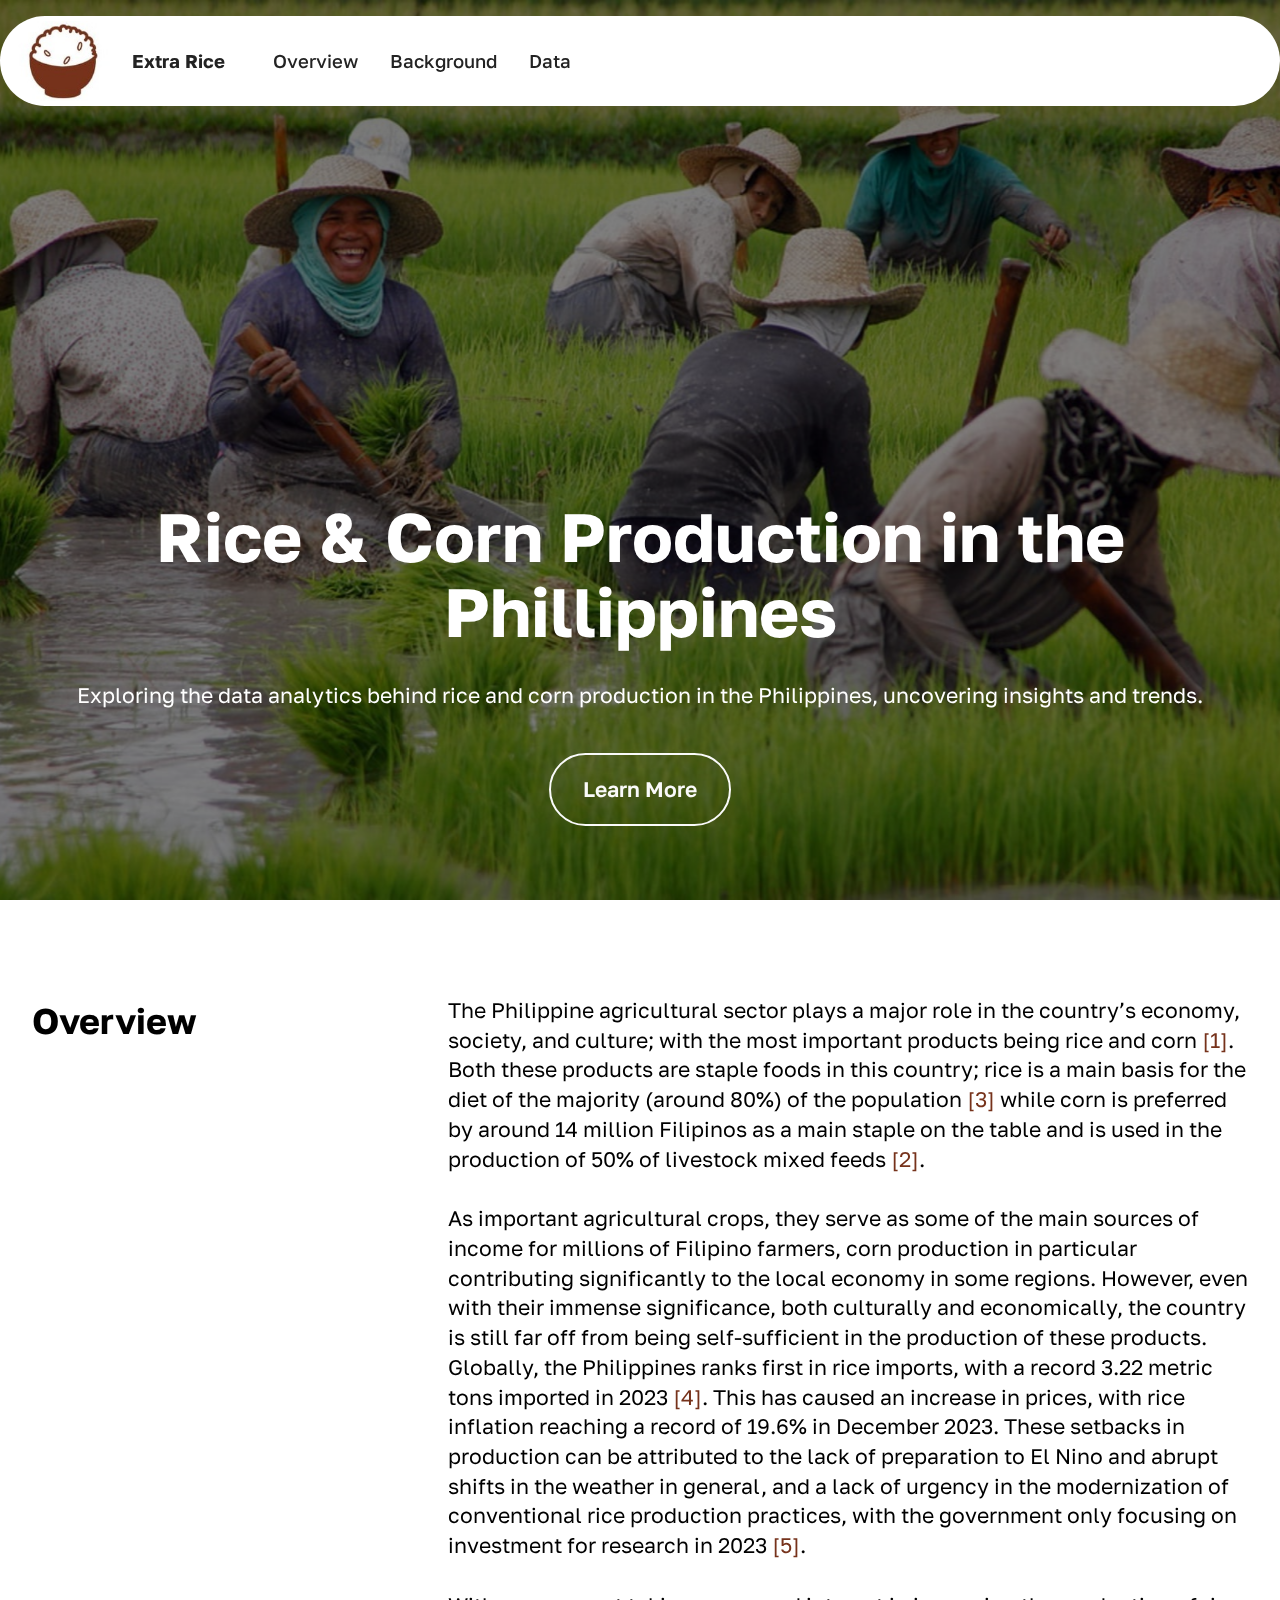
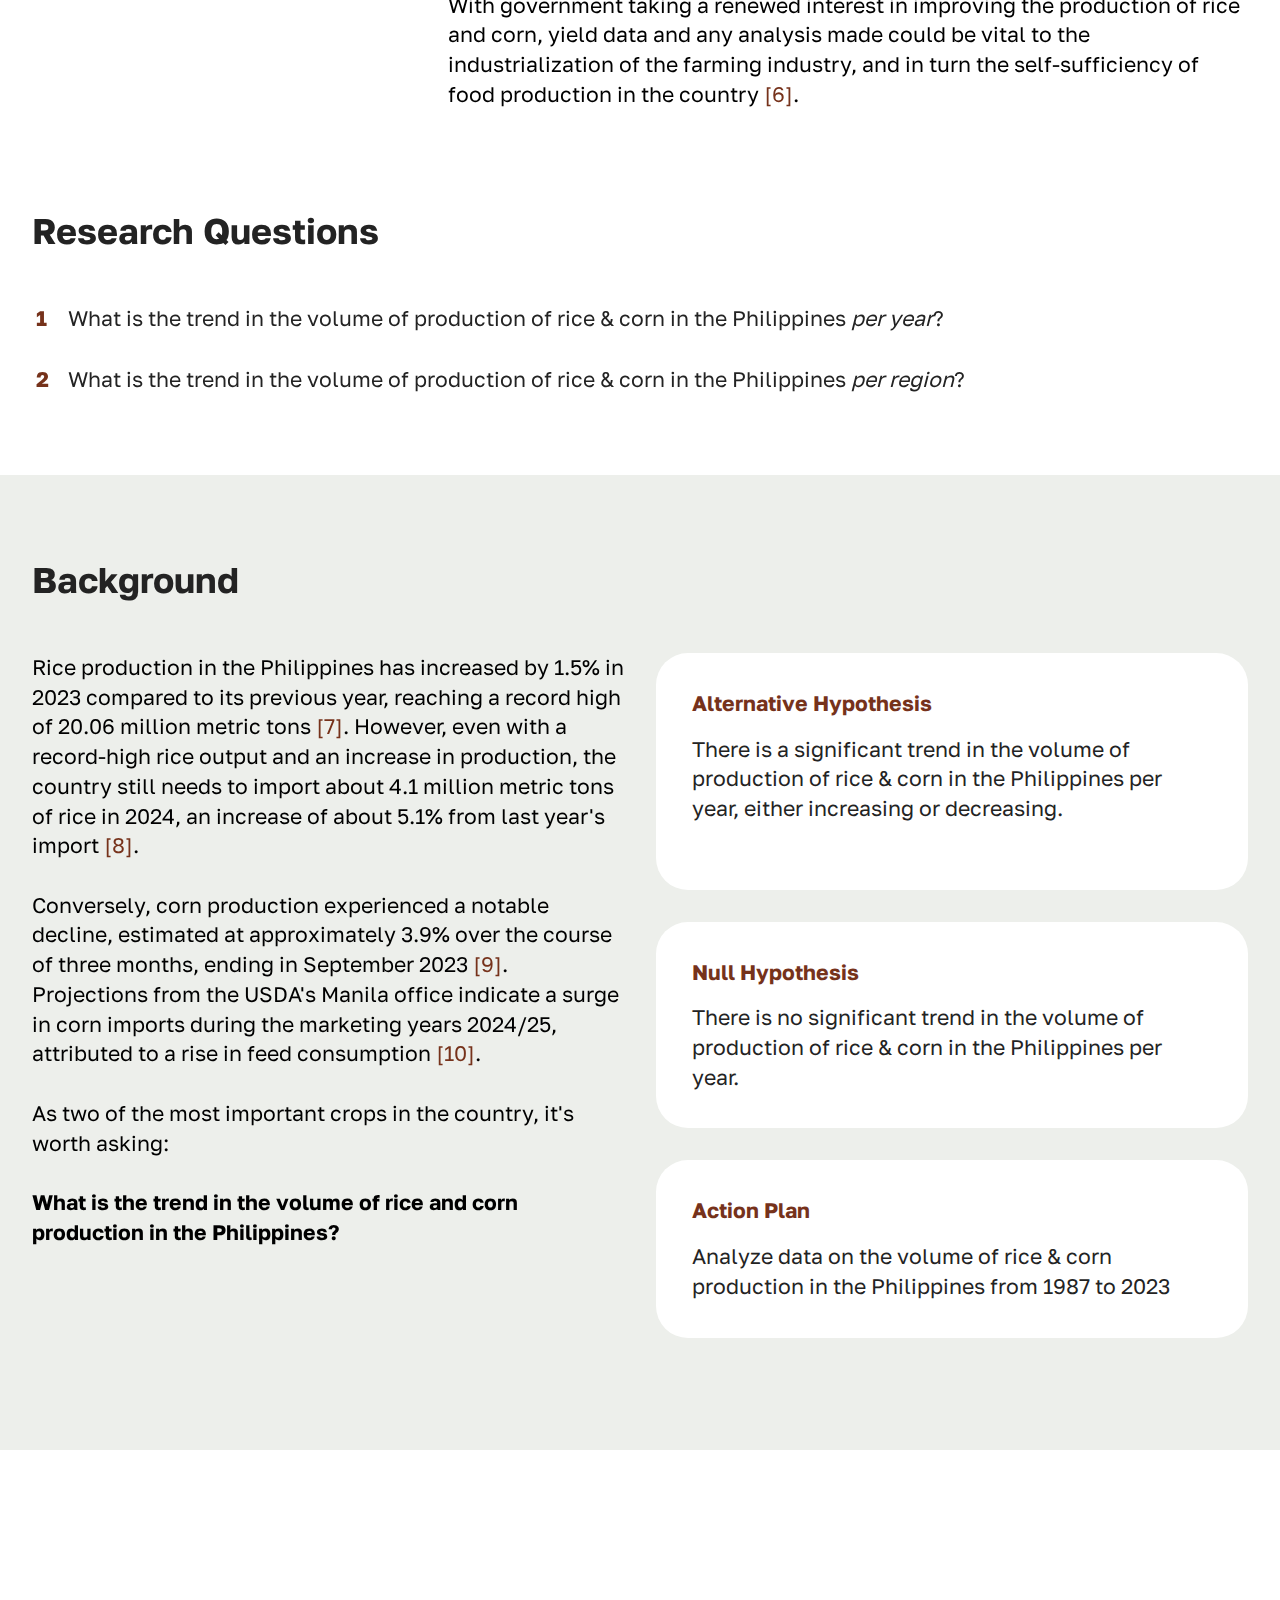
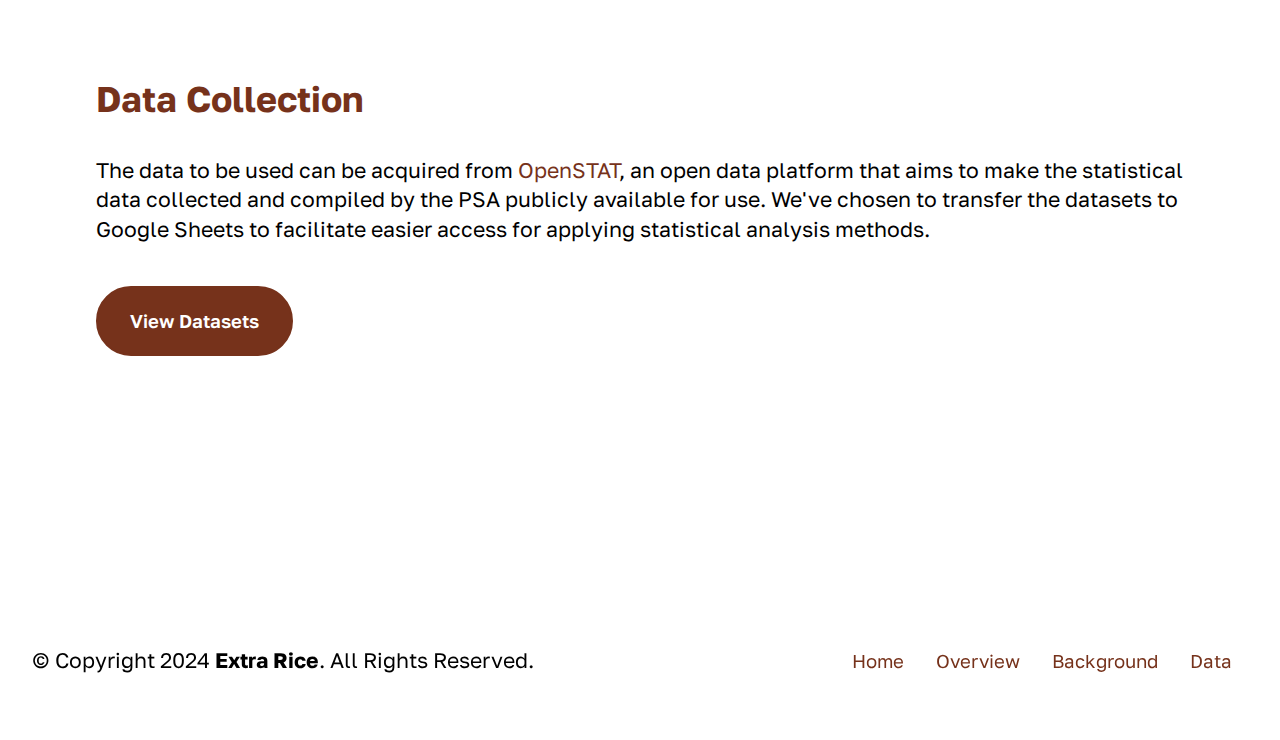
==== site/index.html @ 41dc233b "Initial commit" ====
<!DOCTYPE html>
<html  >
<head>
  <!-- Site made with Mobirise Website Builder v5.9.17, https://mobirise.com -->
  <meta charset="UTF-8">
  <meta http-equiv="X-UA-Compatible" content="IE=edge">
  <meta name="generator" content="Mobirise v5.9.17, mobirise.com">
  <meta name="viewport" content="width=device-width, initial-scale=1, minimum-scale=1">
  <link rel="shortcut icon" href="assets/images/output-onlinejpgtools-192x144.jpeg" type="image/x-icon">
  <meta name="description" content="Exploring the data analytics behind rice and corn production in the Philippines, uncovering insights and trends.">
  
  
  <title>Rice and Corn Production in the Philippines</title>
  <link rel="stylesheet" href="assets/web/assets/mobirise-icons2/mobirise2.css">
  <link rel="stylesheet" href="assets/bootstrap/css/bootstrap.min.css">
  <link rel="stylesheet" href="assets/bootstrap/css/bootstrap-grid.min.css">
  <link rel="stylesheet" href="assets/bootstrap/css/bootstrap-reboot.min.css">
  <link rel="stylesheet" href="assets/parallax/jarallax.css">
  <link rel="stylesheet" href="assets/dropdown/css/style.css">
  <link rel="stylesheet" href="assets/theme/css/style.css">
  <link rel="preload" href="https://fonts.googleapis.com/css2?family=Golos+Text:wght@400;700&display=swap&display=swap" as="style" onload="this.onload=null;this.rel='stylesheet'">
  <noscript><link rel="stylesheet" href="https://fonts.googleapis.com/css2?family=Golos+Text:wght@400;700&display=swap&display=swap"></noscript>
  <link rel="preload" as="style" href="assets/mobirise/css/mbr-additional.css?v=eWHJUC"><link rel="stylesheet" href="assets/mobirise/css/mbr-additional.css?v=eWHJUC" type="text/css">

  
  
  
</head>
<body>
  
  <section data-bs-version="5.1" class="menu menu2 cid-uabV7opSfF" once="menu" id="menu-5-uabV7opSfF">
	

	<nav class="navbar navbar-dropdown navbar-fixed-top navbar-expand-lg">
		<div class="container">
			<div class="navbar-brand">
				<span class="navbar-logo">
					<a href="https://mobiri.se">
						<img src="assets/images/output-onlinejpgtools-192x144.jpeg" alt="Mobirise Website Builder" style="height: 5rem;">
					</a>
				</span>
				<span class="navbar-caption-wrap"><a class="navbar-caption text-black text-primary display-4" href="index.html#hero-16-uabV7opFOh">Extra Rice</a></span>
			</div>
			<button class="navbar-toggler" type="button" data-toggle="collapse" data-bs-toggle="collapse" data-target="#navbarSupportedContent" data-bs-target="#navbarSupportedContent" aria-controls="navbarNavAltMarkup" aria-expanded="false" aria-label="Toggle navigation">
				<div class="hamburger">
					<span></span>
					<span></span>
					<span></span>
					<span></span>
				</div>
			</button>
			<div class="collapse navbar-collapse" id="navbarSupportedContent">
				<ul class="navbar-nav nav-dropdown nav-right" data-app-modern-menu="true"><li class="nav-item">
						<a class="nav-link link text-black text-primary display-4" href="index.html#article15-8">Overview</a>
					</li><li class="nav-item">
						<a class="nav-link link text-black text-primary display-4" href="index.html#features029-j" aria-expanded="false">Background</a>
					</li>
					<li class="nav-item">
						<a class="nav-link link text-black text-primary display-4" href="index.html#article13-h">Data</a>
					</li></ul>
				
				
			</div>
		</div>
	</nav>
</section>

<section data-bs-version="5.1" class="header18 cid-uabV7opFOh mbr-fullscreen mbr-parallax-background" id="hero-16-uabV7opFOh">
  

  <div class="mbr-overlay" style="opacity: 0.5; background-color: rgb(0, 0, 0);"></div>
  <div class="container-fluid">
    <div class="row">
      <div class="content-wrap col-12 col-md-12">
        <h1 class="mbr-section-title mbr-fonts-style mbr-white mb-4 display-1">
          <strong>Rice &amp; Corn Production in the Phillippines</strong></h1>
        
        <p class="mbr-fonts-style mbr-text mbr-white mb-4 display-7">Exploring the data analytics behind rice and corn production in the Philippines, uncovering insights and trends.</p>
        <div class="mbr-section-btn"><a class="btn btn-white-outline display-7" href="index.html#article12-5">Learn More</a></div>
      </div>
    </div>
  </div>
</section>

<section data-bs-version="5.1" class="article15 cid-uacfvKmbHj" id="article15-8">
    
    <div class="container">
        <div class="row justify-content-center">
            <div class="col-12 col-md">
                
                <h6 class="mbr-section-subtitle mbr-fonts-style mt-0 mb-4 display-5">
                  <strong>Overview</strong></h6>
            </div>
            <div class="col-md-12 col-lg-8">
              <p class="mbr-text mbr-fonts-style mt-0 mb-0 display-7">The Philippine agricultural sector plays a major role in the country’s economy, society, and culture; with the most important products being rice and corn <a href="https://agwaychemicals.com.ph/5-most-extensively-grown-crops-in-the-philippines/" class="text-primary" target="_blank">[1]</a>. Both these products are staple foods in this country; rice is a main basis for the diet of the majority (around 80%) of the population <a href="https://www.adb.org/sites/default/files/publication/157236/adbi-rp57.pdf" class="text-primary" target="_blank">[3]</a> while corn is preferred by around 14 million Filipinos as a main staple on the table and is used in the production of 50% of livestock mixed feeds <a href="https://www.philstar.com/headlines/2023/05/11/2265553/philsa-da-conduct-joint-research-corn-onion-using-satellite-data" class="text-primary" target="_blank">[2]</a>.  
<br>
<br>As important agricultural crops, they serve as some of the main sources of income for millions of Filipino farmers, corn production in particular contributing significantly to the local economy in some regions. However, even with their immense significance, both culturally and economically, the country is still far off from being self-sufficient in the production of these products. Globally, the Philippines ranks first in rice imports, with a record 3.22 metric tons imported in 2023 <a href="https://www.gmanetwork.com/news/money/economy/894907/philippines-to-remain-world-s-top-rice-importer-in-2024-usda/story/" class="text-primary">[4]</a>. This has caused an increase in prices, with rice inflation reaching a record of 19.6% in December 2023.  These setbacks in production can be attributed to the lack of preparation to El Nino and abrupt shifts in the weather in general, and a lack of urgency in the modernization of conventional rice production practices, with the government only focusing on investment for research in 2023 <a href="https://www.philstar.com/business/2023/11/05/2308929/enhancing-rice-farming-philippines" class="text-primary">[5]</a>.
<br>
<br>With government taking a renewed interest in improving the production of rice and corn, yield data and any analysis made could be vital to the industrialization of the farming industry, and in turn the self-sufficiency of food production in the country <a href="https://www.investopedia.com/terms/c/crop-yield.asp#:~:text=In%20a%20global%20economy%2C%20crop,livestock%20feed%2C%20and%20energy%20sources" class="text-primary" target="_blank">[6]</a>.</p>
            </div>
        </div>
    </div>
</section>

<section data-bs-version="5.1" class="article11 cid-uacrbLrpCP" id="article11-k">
    

    
    
    <div class="container">
        <div class="row justify-content-center">
            <div class="title col-md-12 col-lg-12">
                <h3 class="mbr-section-title mbr-fonts-style align-center mt-0 mb-0 display-5">
                <strong>Research Questions</strong></h3>
                
                
            </div>
        </div>
    </div>
</section>

<section data-bs-version="5.1" class="article17 cid-uachYMDPZC" id="article17-d">
  

  <div class="container">
    <div class="row justify-content-center">
      <div class="counter-container col-md-12 col-lg-12">
        
        <div class="mbr-text mbr-fonts-style display-7">
          <ol><li>What is the trend in the volume of production of rice &amp; corn in the Philippines <em>per year</em>?</li>
            <li>What is the trend in the volume of production of rice &amp; corn in the Philippines <em>per region</em>?</li>
          </ol>
          <ol>
          </ol>
        </div>
      </div>
    </div>
  </div>
</section>

<section data-bs-version="5.1" class="features029 cid-uacq20nex7" id="features029-j">
  
  
  
  <div class="container">
    <div class="row justify-content-center">
      <div class="col-md-12 content-head mb-5">
        <h1 class="mbr-section-title mbr-fonts-style mb-0 display-5">
          <strong>Background</strong></h1>
        
      </div>
    </div>
    <div class="row justify-content-center">
      <div class="col-md-12 col-lg-6">
        <p class="mbr-text mbr-fonts-style mt-0 display-7">Rice production in the Philippines has increased by 1.5% in 2023 compared to its previous year, reaching a record high of 20.06 million metric tons <a href="https://www.philstar.com/headlines/2024/01/31/2329778/da-palay-production-hit-2006-million-mt-2023" class="text-primary" target="_blank">[7]</a>. However, even with a record-high rice output and an increase in production, the country still needs to import about 4.1 million metric tons of rice in 2024, an increase of about 5.1% from last year's import <a href="https://business.inquirer.net/449449/ph-seen-to-import-more-rice-as-harvest-may-fall-short-this-year" class="text-primary" target="_blank">[8]</a>.   
<br>
<br>Conversely, corn production experienced a notable decline, estimated at approximately 3.9% over the course of three months, ending in September 2023 <a href="https://psa.gov.ph/content/updates-july-september-2023-palay-and-corn-estimates-01-september-2023" class="text-primary" target="_blank">[9]</a>. Projections from the USDA's Manila office indicate a surge in corn imports during the marketing years 2024/25, attributed to a rise in feed consumption <a href="https://ukragroconsult.com/en/news/the-philippines-will-import-more-corn-in-my-2024-25/" class="text-primary" target="_blank">[10]</a>.
<br>
<br>As two of the most important crops in the country, it's worth asking: <br><br><strong>What is the trend in the volume of rice and corn production in the Philippines?&nbsp;</strong><br></p>
      </div>
      <div class="col-12 col-lg-6">
        <div class="item features-without-image col-12 col-md-12 col-lg-12 active">
          <div class="item-wrapper">
            <div class="item-content">
              <h5 class="mbr-card-title mbr-fonts-style mt-0 mb-3 mbr-number display-7"><strong>Alternative Hypothesis</strong></h5>
              
              <p class="card-text mbr-fonts-style mt-0 mb-0 display-7">
                There is a significant trend in the volume of production of rice &amp; corn in the Philippines per year, either increasing or decreasing.<br><br>
              </p>
              
            </div>

          </div>
        </div>
        <div class="item features-without-image col-12 col-md-12 col-lg-12">
          <div class="item-wrapper">
            <div class="item-content">
              <h5 class="mbr-card-title mbr-fonts-style mt-0 mb-3 mbr-number display-7"><strong>Null Hypothesis</strong></h5>
              
              <p class="card-text mbr-fonts-style mt-0 mb-0 display-7">
                There is no significant trend in the volume of production of rice &amp; corn in the Philippines per year.
              </p>
              
            </div>

          </div>
        </div>
        <div class="item features-without-image col-12 col-md-12 col-lg-12">
          <div class="item-wrapper">
            <div class="item-content">
              <h5 class="mbr-card-title mbr-fonts-style mt-0 mb-3 mbr-number display-7">
                <strong>Action Plan</strong></h5>
              
              <p class="card-text mbr-fonts-style mt-0 mb-0 display-7">
                Analyze data on the volume of rice &amp; corn production in the Philippines from 1987 to 2023
              </p>
              
            </div>
          </div>
        </div>
      </div>
    </div>
  </div>
</section>

<section data-bs-version="5.1" class="article13 cid-uacn1WrPA2 mbr-parallax-background" id="article13-h">
    
    
    
    <div class="container">
        <div class="row justify-content-center">
            <div class="card col-md-12 col-lg-12">
                <div class="card-wrapper">
                    <div class="card-box align-left">
                        <h4 class="card-title mbr-fonts-style display-5"><strong>Data Collection</strong></h4>
                        <p class="mbr-text mbr-fonts-style mt-4 display-7">The data to be used can be acquired from <a href="https://openstat.psa.gov.ph/PXWeb/pxweb/en/DB/DB__2E__CS/0012E4EVCP0.px/?rxid=bdf9d8da-96f1-4100-ae09-18cb3eaeb313&fbclid=IwAR3ToRiukZA_MzUrk9tKbvwoqFvwRWPTx_M9AGlNgF6A5eSLZxY66wYnW5A" class="text-primary" target="_blank">OpenSTAT</a>, an open data platform that aims to make the statistical data collected and compiled by the PSA publicly available for use. We've chosen to transfer the datasets to Google Sheets to facilitate easier access for applying statistical analysis methods.</p>
                        <div class="mbr-section-btn mt-4"><a class="btn btn-primary display-4" href="https://docs.google.com/spreadsheets/d/19upmo2e9LvCij00nTgOgw17coAE-ueg69zoBt7HeO6k/edit?usp=sharing" target="_blank">View Datasets</a></div>
                    </div>
                </div>
            </div>
        </div>
    </div>
</section>

<section data-bs-version="5.1" class="footer2 cid-uac91nWOZ8" once="footers" id="footer02-0">
    

    
    

    <div class="container">
        <div class="row">
            <div class="col-12 col-lg-6 center mt-2 mb-3">
                <p class="mbr-fonts-style copyright mb-0 display-7">
                    © Copyright 2024 <strong>Extra Rice</strong>. All Rights Reserved.</p>
            </div>
            <div class="col-12 col-lg-6 center">
                <div class="row-links mt-2 mb-3">
                    <ul class="row-links-soc">
                        
                        
                        
                        
                    <li class="row-links-soc-item mbr-fonts-style display-4"><a href="index.html#hero-16-uabV7opFOh" class="text-primary">Home</a></li><li class="row-links-soc-item mbr-fonts-style display-4"><a href="index.html#article15-8" class="text-primary">Overview</a></li><li class="row-links-soc-item mbr-fonts-style display-4"><a href="index.html#features029-j" class="text-primary">Background</a></li><li class="row-links-soc-item mbr-fonts-style display-4"><a href="index.html#article13-h" class="text-primary">Data</a></li></ul>
                </div>
            </div>
        </div>
    </div>
</section>

<script src="assets/bootstrap/js/bootstrap.bundle.min.js"></script>
<script src="assets/parallax/jarallax.js"></script>
<script src="assets/smoothscroll/smooth-scroll.js"></script>
<script src="assets/ytplayer/index.js"></script>
<script src="assets/dropdown/js/navbar-dropdown.js"></script>
<script src="assets/theme/js/script.js"></script>  
  
</body>
</html>
---- site/assets/web/assets/mobirise-icons2/mobirise2.css ----
@font-face {
  font-family: 'Moririse2';
  font-display: swap;
  src:  url('mobirise2.eot?f2bix4');
  src:  url('mobirise2.eot?f2bix4#iefix') format('embedded-opentype'),
    url('mobirise2.ttf?f2bix4') format('truetype'),
    url('mobirise2.woff?f2bix4') format('woff'),
    url('mobirise2.svg?f2bix4#mobirise2') format('svg');
  font-weight: normal;
  font-style: normal;
}

[class^="mobi-"], [class*=" mobi-"] {
  /* use !important to prevent issues with browser extensions that change fonts */
  font-family: 'Moririse2' !important;
  speak: none;
  font-style: normal;
  font-weight: normal;
  font-variant: normal;
  text-transform: none;
  line-height: 1;

  /* Better Font Rendering =========== */
  -webkit-font-smoothing: antialiased;
  -moz-osx-font-smoothing: grayscale;
}

.mobi-mbri-add-submenu:before {
  content: "\e900";
}
.mobi-mbri-alert:before {
  content: "\e901";
}
.mobi-mbri-align-center:before {
  content: "\e902";
}
.mobi-mbri-align-justify:before {
  content: "\e903";
}
.mobi-mbri-align-left:before {
  content: "\e904";
}
.mobi-mbri-align-right:before {
  content: "\e905";
}
.mobi-mbri-android:before {
  content: "\e906";
}
.mobi-mbri-apple:before {
  content: "\e907";
}
.mobi-mbri-arrow-down:before {
  content: "\e908";
}
.mobi-mbri-arrow-next:before {
  content: "\e909";
}
.mobi-mbri-arrow-prev:before {
  content: "\e90a";
}
.mobi-mbri-arrow-up:before {
  content: "\e90b";
}
.mobi-mbri-bold:before {
  content: "\e90c";
}
.mobi-mbri-bookmark:before {
  content: "\e90d";
}
.mobi-mbri-bootstrap:before {
  content: "\e90e";
}
.mobi-mbri-briefcase:before {
  content: "\e90f";
}
.mobi-mbri-browse:before {
  content: "\e910";
}
.mobi-mbri-bulleted-list:before {
  content: "\e911";
}
.mobi-mbri-calendar:before {
  content: "\e912";
}
.mobi-mbri-camera:before {
  content: "\e913";
}
.mobi-mbri-cart-add:before {
  content: "\e914";
}
.mobi-mbri-cart-full:before {
  content: "\e915";
}
.mobi-mbri-cash:before {
  content: "\e916";
}
.mobi-mbri-change-style:before {
  content: "\e917";
}
.mobi-mbri-chat:before {
  content: "\e918";
}
.mobi-mbri-clock:before {
  content: "\e919";
}
.mobi-mbri-close:before {
  content: "\e91a";
}
.mobi-mbri-cloud:before {
  content: "\e91b";
}
.mobi-mbri-code:before {
  content: "\e91c";
}
.mobi-mbri-contact-form:before {
  content: "\e91d";
}
.mobi-mbri-credit-card:before {
  content: "\e91e";
}
.mobi-mbri-cursor-click:before {
  content: "\e91f";
}
.mobi-mbri-cust-feedback:before {
  content: "\e920";
}
.mobi-mbri-database:before {
  content: "\e921";
}
.mobi-mbri-delivery:before {
  content: "\e922";
}
.mobi-mbri-desktop:before {
  content: "\e923";
}
.mobi-mbri-devices:before {
  content: "\e924";
}
.mobi-mbri-down:before {
  content: "\e925";
}
.mobi-mbri-download-2:before {
  content: "\e926";
}
.mobi-mbri-download:before {
  content: "\e927";
}
.mobi-mbri-drag-n-drop-2:before {
  content: "\e928";
}
.mobi-mbri-drag-n-drop:before {
  content: "\e929";
}
.mobi-mbri-edit-2:before {
  content: "\e92a";
}
.mobi-mbri-edit:before {
  content: "\e92b";
}
.mobi-mbri-error:before {
  content: "\e92c";
}
.mobi-mbri-extension:before {
  content: "\e92d";
}
.mobi-mbri-features:before {
  content: "\e92e";
}
.mobi-mbri-file:before {
  content: "\e92f";
}
.mobi-mbri-flag:before {
  content: "\e930";
}
.mobi-mbri-folder:before {
  content: "\e931";
}
.mobi-mbri-gift:before {
  content: "\e932";
}
.mobi-mbri-github:before {
  content: "\e933";
}
.mobi-mbri-globe-2:before {
  content: "\e934";
}
.mobi-mbri-globe:before {
  content: "\e935";
}
.mobi-mbri-growing-chart:before {
  content: "\e936";
}
.mobi-mbri-hearth:before {
  content: "\e937";
}
.mobi-mbri-help:before {
  content: "\e938";
}
.mobi-mbri-home:before {
  content: "\e939";
}
.mobi-mbri-hot-cup:before {
  content: "\e93a";
}
.mobi-mbri-idea:before {
  content: "\e93b";
}
.mobi-mbri-image-gallery:before {
  content: "\e93c";
}
.mobi-mbri-image-slider:before {
  content: "\e93d";
}
.mobi-mbri-info:before {
  content: "\e93e";
}
.mobi-mbri-italic:before {
  content: "\e93f";
}
.mobi-mbri-key:before {
  content: "\e940";
}
.mobi-mbri-laptop:before {
  content: "\e941";
}
.mobi-mbri-layers:before {
  content: "\e942";
}
.mobi-mbri-left-right:before {
  content: "\e943";
}
.mobi-mbri-left:before {
  content: "\e944";
}
.mobi-mbri-letter:before {
  content: "\e945";
}
.mobi-mbri-like:before {
  content: "\e946";
}
.mobi-mbri-link:before {
  content: "\e947";
}
.mobi-mbri-lock:before {
  content: "\e948";
}
.mobi-mbri-login:before {
  content: "\e949";
}
.mobi-mbri-logout:before {
  content: "\e94a";
}
.mobi-mbri-magic-stick:before {
  content: "\e94b";
}
.mobi-mbri-map-pin:before {
  content: "\e94c";
}
.mobi-mbri-menu:before {
  content: "\e94d";
}
.mobi-mbri-mobile-2:before {
  content: "\e94e";
}
.mobi-mbri-mobile-horizontal:before {
  content: "\e94f";
}
.mobi-mbri-mobile:before {
  content: "\e950";
}
.mobi-mbri-mobirise:before {
  content: "\e951";
}
.mobi-mbri-more-horizontal:before {
  content: "\e952";
}
.mobi-mbri-more-vertical:before {
  content: "\e953";
}
.mobi-mbri-music:before {
  content: "\e954";
}
.mobi-mbri-new-file:before {
  content: "\e955";
}
.mobi-mbri-numbered-list:before {
  content: "\e956";
}
.mobi-mbri-opened-folder:before {
  content: "\e957";
}
.mobi-mbri-pages:before {
  content: "\e958";
}
.mobi-mbri-paper-plane:before {
  content: "\e959";
}
.mobi-mbri-paperclip:before {
  content: "\e95a";
}
.mobi-mbri-phone:before {
  content: "\e95b";
}
.mobi-mbri-photo:before {
  content: "\e95c";
}
.mobi-mbri-photos:before {
  content: "\e95d";
}
.mobi-mbri-pin:before {
  content: "\e95e";
}
.mobi-mbri-play:before {
  content: "\e95f";
}
.mobi-mbri-plus:before {
  content: "\e960";
}
.mobi-mbri-preview:before {
  content: "\e961";
}
.mobi-mbri-print:before {
  content: "\e962";
}
.mobi-mbri-protect:before {
  content: "\e963";
}
.mobi-mbri-question:before {
  content: "\e964";
}
.mobi-mbri-quote-left:before {
  content: "\e965";
}
.mobi-mbri-quote-right:before {
  content: "\e966";
}
.mobi-mbri-redo:before {
  content: "\e967";
}
.mobi-mbri-refresh:before {
  content: "\e968";
}
.mobi-mbri-responsive-2:before {
  content: "\e969";
}
.mobi-mbri-responsive:before {
  content: "\e96a";
}
.mobi-mbri-right:before {
  content: "\e96b";
}
.mobi-mbri-rocket:before {
  content: "\e96c";
}
.mobi-mbri-sad-face:before {
  content: "\e96d";
}
.mobi-mbri-sale:before {
  content: "\e96e";
}
.mobi-mbri-save:before {
  content: "\e96f";
}
.mobi-mbri-search:before {
  content: "\e970";
}
.mobi-mbri-setting-2:before {
  content: "\e971";
}
.mobi-mbri-setting-3:before {
  content: "\e972";
}
.mobi-mbri-setting:before {
  content: "\e973";
}
.mobi-mbri-share:before {
  content: "\e974";
}
.mobi-mbri-shopping-bag:before {
  content: "\e975";
}
.mobi-mbri-shopping-basket:before {
  content: "\e976";
}
.mobi-mbri-shopping-cart:before {
  content: "\e977";
}
.mobi-mbri-sites:before {
  content: "\e978";
}
.mobi-mbri-smile-face:before {
  content: "\e979";
}
.mobi-mbri-speed:before {
  content: "\e97a";
}
.mobi-mbri-star:before {
  content: "\e97b";
}
.mobi-mbri-success:before {
  content: "\e97c";
}
.mobi-mbri-sun:before {
  content: "\e97d";
}
.mobi-mbri-sun2:before {
  content: "\e97e";
}
.mobi-mbri-tablet-vertical:before {
  content: "\e97f";
}
.mobi-mbri-tablet:before {
  content: "\e980";
}
.mobi-mbri-target:before {
  content: "\e981";
}
.mobi-mbri-timer:before {
  content: "\e982";
}
.mobi-mbri-to-ftp:before {
  content: "\e983";
}
.mobi-mbri-to-local-drive:before {
  content: "\e984";
}
.mobi-mbri-touch-swipe:before {
  content: "\e985";
}
.mobi-mbri-touch:before {
  content: "\e986";
}
.mobi-mbri-trash:before {
  content: "\e987";
}
.mobi-mbri-underline:before {
  content: "\e988";
}
.mobi-mbri-undo:before {
  content: "\e989";
}
.mobi-mbri-unlink:before {
  content: "\e98a";
}
.mobi-mbri-unlock:before {
  content: "\e98b";
}
.mobi-mbri-up-down:before {
  content: "\e98c";
}
.mobi-mbri-up:before {
  content: "\e98d";
}
.mobi-mbri-update:before {
  content: "\e98e";
}
.mobi-mbri-upload-2:before {
  content: "\e98f";
}
.mobi-mbri-upload:before {
  content: "\e990";
}
.mobi-mbri-user-2:before {
  content: "\e991";
}
.mobi-mbri-user:before {
  content: "\e992";
}
.mobi-mbri-users:before {
  content: "\e993";
}
.mobi-mbri-video-play:before {
  content: "\e994";
}
.mobi-mbri-video:before {
  content: "\e995";
}
.mobi-mbri-watch:before {
  content: "\e996";
}
.mobi-mbri-website-theme-2:before {
  content: "\e997";
}
.mobi-mbri-website-theme:before {
  content: "\e998";
}
.mobi-mbri-wifi:before {
  content: "\e999";
}
.mobi-mbri-windows:before {
  content: "\e99a";
}
.mobi-mbri-zoom-in:before {
  content: "\e99b";
}
.mobi-mbri-zoom-out:before {
  content: "\e99c";
}
---- site/assets/parallax/jarallax.css ----
.jarallax {
    position: relative;
    z-index: 0;
}
.jarallax > .jarallax-img {
    position: absolute;
    object-fit: cover;
    /* support for plugin https://github.com/bfred-it/object-fit-images */
    font-family: 'object-fit: cover;';
    top: 0;
    left: 0;
    width: 100%;
    height: 100%;
    z-index: -1;
}
---- site/assets/dropdown/css/style.css ----
.navbar-dropdown {
  left: 0;
  padding: 0;
  position: absolute;
  right: 0;
  top: 0;
  transition: all 0.45s ease;
  z-index: 1030;
  background: #282828; }
  .navbar-dropdown .navbar-logo {
    margin-right: 0.8rem;
    transition: margin 0.3s ease-in-out;
    vertical-align: middle; }
    .navbar-dropdown .navbar-logo img {
      height: 3.125rem;
      transition: all 0.3s ease-in-out; }
    .navbar-dropdown .navbar-logo.mbr-iconfont {
      font-size: 3.125rem;
      line-height: 3.125rem; }
  .navbar-dropdown .navbar-caption {
    font-weight: 700;
    white-space: normal;
    vertical-align: -4px;
    line-height: 3.125rem !important; }
    .navbar-dropdown .navbar-caption, .navbar-dropdown .navbar-caption:hover {
      color: inherit;
      text-decoration: none; }
  .navbar-dropdown .mbr-iconfont + .navbar-caption {
    vertical-align: -1px; }
  .navbar-dropdown.navbar-fixed-top {
    position: fixed; }
  .navbar-dropdown .navbar-brand span {
    vertical-align: -4px; }
  .navbar-dropdown.bg-color.transparent {
    background: none; }
  .navbar-dropdown.navbar-short .navbar-brand {
    padding: 0.625rem 0; }
    .navbar-dropdown.navbar-short .navbar-brand span {
      vertical-align: -1px; }
  .navbar-dropdown.navbar-short .navbar-caption {
    line-height: 2.375rem !important;
    vertical-align: -2px; }
  .navbar-dropdown.navbar-short .navbar-logo {
    margin-right: 0.5rem; }
    .navbar-dropdown.navbar-short .navbar-logo img {
      height: 2.375rem; }
    .navbar-dropdown.navbar-short .navbar-logo.mbr-iconfont {
      font-size: 2.375rem;
      line-height: 2.375rem; }
  .navbar-dropdown.navbar-short .mbr-table-cell {
    height: 3.625rem; }
  .navbar-dropdown .navbar-close {
    left: 0.6875rem;
    position: fixed;
    top: 0.75rem;
    z-index: 1000; }
  .navbar-dropdown .hamburger-icon {
    content: "";
    display: inline-block;
    vertical-align: middle;
    width: 16px;
    -webkit-box-shadow: 0 -6px 0 1px #282828,0 0 0 1px #282828,0 6px 0 1px #282828;
    -moz-box-shadow: 0 -6px 0 1px #282828,0 0 0 1px #282828,0 6px 0 1px #282828;
    box-shadow: 0 -6px 0 1px #282828,0 0 0 1px #282828,0 6px 0 1px #282828; }

.dropdown-menu .dropdown-toggle[data-toggle="dropdown-submenu"]::after {
  border-bottom: 0.35em solid transparent;
  border-left: 0.35em solid;
  border-right: 0;
  border-top: 0.35em solid transparent;
  margin-left: 0.3rem; }

.dropdown-menu .dropdown-item:focus {
  outline: 0; }

.nav-dropdown {
  font-size: 0.75rem;
  font-weight: 500;
  height: auto !important; }
  .nav-dropdown .nav-btn {
    padding-left: 1rem; }
  .nav-dropdown .link {
    margin: .667em 1.667em;
    font-weight: 500;
    padding: 0;
    transition: color .2s ease-in-out; }
    .nav-dropdown .link.dropdown-toggle {
      margin-right: 2.583em; }
      .nav-dropdown .link.dropdown-toggle::after {
        margin-left: .25rem;
        border-top: 0.35em solid;
        border-right: 0.35em solid transparent;
        border-left: 0.35em solid transparent;
        border-bottom: 0; }
      .nav-dropdown .link.dropdown-toggle[aria-expanded="true"] {
        margin: 0;
        padding: 0.667em 3.263em  0.667em 1.667em; }
  .nav-dropdown .link::after,
  .nav-dropdown .dropdown-item::after {
    color: inherit; }
  .nav-dropdown .btn {
    font-size: 0.75rem;
    font-weight: 700;
    letter-spacing: 0;
    margin-bottom: 0;
    padding-left: 1.25rem;
    padding-right: 1.25rem; }
  .nav-dropdown .dropdown-menu {
    border-radius: 0;
    border: 0;
    left: 0;
    margin: 0;
    padding-bottom: 1.25rem;
    padding-top: 1.25rem;
    position: relative; }
  .nav-dropdown .dropdown-submenu {
    margin-left: 0.125rem;
    top: 0; }
  .nav-dropdown .dropdown-item {
    font-weight: 500;
    line-height: 2;
    padding: 0.3846em 4.615em 0.3846em 1.5385em;
    position: relative;
    transition: color .2s ease-in-out, background-color .2s ease-in-out; }
    .nav-dropdown .dropdown-item::after {
      margin-top: -0.3077em;
      position: absolute;
      right: 1.1538em;
      top: 50%; }
    .nav-dropdown .dropdown-item:focus, .nav-dropdown .dropdown-item:hover {
      background: none; }

@media (max-width: 767px) {
  .nav-dropdown.navbar-toggleable-sm {
    bottom: 0;
    display: none;
    left: 0;
    overflow-x: hidden;
    position: fixed;
    top: 0;
    transform: translateX(-100%);
    -ms-transform: translateX(-100%);
    -webkit-transform: translateX(-100%);
    width: 18.75rem;
    z-index: 999; } }
.nav-dropdown.navbar-toggleable-xl {
  bottom: 0;
  display: none;
  left: 0;
  overflow-x: hidden;
  position: fixed;
  top: 0;
  transform: translateX(-100%);
  -ms-transform: translateX(-100%);
  -webkit-transform: translateX(-100%);
  width: 18.75rem;
  z-index: 999; }

.nav-dropdown-sm {
  display: block !important;
  overflow-x: hidden;
  overflow: auto;
  padding-top: 3.875rem; }
  .nav-dropdown-sm::after {
    content: "";
    display: block;
    height: 3rem;
    width: 100%; }
  .nav-dropdown-sm.collapse.in ~ .navbar-close {
    display: block !important; }
  .nav-dropdown-sm.collapsing, .nav-dropdown-sm.collapse.in {
    transform: translateX(0);
    -ms-transform: translateX(0);
    -webkit-transform: translateX(0);
    transition: all 0.25s ease-out;
    -webkit-transition: all 0.25s ease-out;
    background: #282828; }
  .nav-dropdown-sm.collapsing[aria-expanded="false"] {
    transform: translateX(-100%);
    -ms-transform: translateX(-100%);
    -webkit-transform: translateX(-100%); }
  .nav-dropdown-sm .nav-item {
    display: block;
    margin-left: 0 !important;
    padding-left: 0; }
  .nav-dropdown-sm .link,
  .nav-dropdown-sm .dropdown-item {
    border-top: 1px dotted rgba(255, 255, 255, 0.1);
    font-size: 0.8125rem;
    line-height: 1.6;
    margin: 0 !important;
    padding: 0.875rem 2.4rem 0.875rem 1.5625rem !important;
    position: relative;
    white-space: normal; }
    .nav-dropdown-sm .link:focus, .nav-dropdown-sm .link:hover,
    .nav-dropdown-sm .dropdown-item:focus,
    .nav-dropdown-sm .dropdown-item:hover {
      background: rgba(0, 0, 0, 0.2) !important;
      color: #c0a375; }
  .nav-dropdown-sm .nav-btn {
    position: relative;
    padding: 1.5625rem 1.5625rem 0 1.5625rem; }
    .nav-dropdown-sm .nav-btn::before {
      border-top: 1px dotted rgba(255, 255, 255, 0.1);
      content: "";
      left: 0;
      position: absolute;
      top: 0;
      width: 100%; }
    .nav-dropdown-sm .nav-btn + .nav-btn {
      padding-top: 0.625rem; }
      .nav-dropdown-sm .nav-btn + .nav-btn::before {
        display: none; }
  .nav-dropdown-sm .btn {
    padding: 0.625rem 0; }
  .nav-dropdown-sm .dropdown-toggle[data-toggle="dropdown-submenu"]::after {
    margin-left: .25rem;
    border-top: 0.35em solid;
    border-right: 0.35em solid transparent;
    border-left: 0.35em solid transparent;
    border-bottom: 0; }
  .nav-dropdown-sm .dropdown-toggle[data-toggle="dropdown-submenu"][aria-expanded="true"]::after {
    border-top: 0;
    border-right: 0.35em solid transparent;
    border-left: 0.35em solid transparent;
    border-bottom: 0.35em solid; }
  .nav-dropdown-sm .dropdown-menu {
    margin: 0;
    padding: 0;
    position: relative;
    top: 0;
    left: 0;
    width: 100%;
    border: 0;
    float: none;
    border-radius: 0;
    background: none; }
  .nav-dropdown-sm .dropdown-submenu {
    left: 100%;
    margin-left: 0.125rem;
    margin-top: -1.25rem;
    top: 0; }

.navbar-toggleable-sm .nav-dropdown .dropdown-menu {
  position: absolute; }

.navbar-toggleable-sm .nav-dropdown .dropdown-submenu {
  left: 100%;
  margin-left: 0.125rem;
  margin-top: -1.25rem;
  top: 0; }

.navbar-toggleable-sm.opened .nav-dropdown .dropdown-menu {
  position: relative; }

.navbar-toggleable-sm.opened .nav-dropdown .dropdown-submenu {
  left: 0;
  margin-left: 00rem;
  margin-top: 0rem;
  top: 0; }

.is-builder .nav-dropdown.collapsing {
  transition: none !important; }
---- site/assets/theme/css/style.css ----
@charset "UTF-8";
section {
  background-color: #ffffff;
}

body {
  font-style: normal;
  line-height: 1.5;
  font-weight: 400;
  color: #232323;
  position: relative;
}

button {
  background-color: transparent;
  border-color: transparent;
}

.embla__button,
.carousel-control {
  background-color: #edefea !important;
  opacity: 0.8 !important;
  color: #464845 !important;
  border-color: #edefea !important;
}

.carousel .close,
.modalWindow .close {
  background-color: #edefea !important;
  color: #464845 !important;
  border-color: #edefea !important;
  opacity: 0.8 !important;
}

.carousel .close:hover,
.modalWindow .close:hover {
  opacity: 1 !important;
}

.carousel-indicators li {
  background-color: #edefea !important;
  border: 2px solid #464845 !important;
}

.carousel-indicators li:hover,
.carousel-indicators li:active {
  opacity: 0.8 !important;
}

.embla__button:hover,
.carousel-control:hover {
  background-color: #edefea !important;
  opacity: 1 !important;
}

.modalWindow-video-container {
  height: 80%;
}

section,
.container,
.container-fluid {
  position: relative;
  word-wrap: break-word;
}

a.mbr-iconfont:hover {
  text-decoration: none;
}

.article .lead p,
.article .lead ul,
.article .lead ol,
.article .lead pre,
.article .lead blockquote {
  margin-bottom: 0;
}

a {
  font-style: normal;
  font-weight: 400;
  cursor: pointer;
}
a, a:hover {
  text-decoration: none;
}

.mbr-section-title {
  font-style: normal;
  line-height: 1.3;
}

.mbr-section-subtitle {
  line-height: 1.3;
}

.mbr-text {
  font-style: normal;
  line-height: 1.7;
}

h1,
h2,
h3,
h4,
h5,
h6,
.display-1,
.display-2,
.display-4,
.display-5,
.display-7,
span,
p,
a {
  line-height: 1;
  word-break: break-word;
  word-wrap: break-word;
  font-weight: 400;
}

b,
strong {
  font-weight: bold;
}

input:-webkit-autofill, input:-webkit-autofill:hover, input:-webkit-autofill:focus, input:-webkit-autofill:active {
  transition-delay: 9999s;
  -webkit-transition-property: background-color, color;
  transition-property: background-color, color;
}

textarea[type=hidden] {
  display: none;
}

section {
  background-position: 50% 50%;
  background-repeat: no-repeat;
  background-size: cover;
}
section .mbr-background-video,
section .mbr-background-video-preview {
  position: absolute;
  bottom: 0;
  left: 0;
  right: 0;
  top: 0;
}

.hidden {
  visibility: hidden;
}

.mbr-z-index20 {
  z-index: 20;
}

/*! Base colors */
.mbr-white {
  color: #ffffff;
}

.mbr-black {
  color: #111111;
}

.mbr-bg-white {
  background-color: #ffffff;
}

.mbr-bg-black {
  background-color: #000000;
}

/*! Text-aligns */
.align-left {
  text-align: left;
}

.align-center {
  text-align: center;
}

.align-right {
  text-align: right;
}

/*! Font-weight  */
.mbr-light {
  font-weight: 300;
}

.mbr-regular {
  font-weight: 400;
}

.mbr-semibold {
  font-weight: 500;
}

.mbr-bold {
  font-weight: 700;
}

/*! Media  */
.media-content {
  flex-basis: 100%;
}

.media-container-row {
  display: flex;
  flex-direction: row;
  flex-wrap: wrap;
  justify-content: center;
  align-content: center;
  align-items: start;
}
.media-container-row .media-size-item {
  width: 400px;
}

.media-container-column {
  display: flex;
  flex-direction: column;
  flex-wrap: wrap;
  justify-content: center;
  align-content: center;
  align-items: stretch;
}
.media-container-column > * {
  width: 100%;
}

@media (min-width: 992px) {
  .media-container-row {
    flex-wrap: nowrap;
  }
}
figure {
  margin-bottom: 0;
  overflow: hidden;
}

figure[mbr-media-size] {
  transition: width 0.1s;
}

img,
iframe {
  display: block;
  width: 100%;
}

.card {
  background-color: transparent;
  border: none;
}

.card-box {
  width: 100%;
}

.card-img {
  text-align: center;
  flex-shrink: 0;
  -webkit-flex-shrink: 0;
}

.media {
  max-width: 100%;
  margin: 0 auto;
}

.mbr-figure {
  align-self: center;
}

.media-container > div {
  max-width: 100%;
}

.mbr-figure img,
.card-img img {
  width: 100%;
}

@media (max-width: 991px) {
  .media-size-item {
    width: auto !important;
  }
  .media {
    width: auto;
  }
  .mbr-figure {
    width: 100% !important;
  }
}
/*! Buttons */
.mbr-section-btn {
  margin-left: -0.6rem;
  margin-right: -0.6rem;
  font-size: 0;
}

.btn {
  font-weight: 600;
  border-width: 1px;
  font-style: normal;
  margin: 0.6rem 0.6rem;
  white-space: normal;
  transition: all 0.2s ease-in-out;
  display: inline-flex;
  align-items: center;
  justify-content: center;
  word-break: break-word;
}

.btn-sm {
  font-weight: 600;
  letter-spacing: 0px;
  transition: all 0.3s ease-in-out;
}

.btn-md {
  font-weight: 600;
  letter-spacing: 0px;
  transition: all 0.3s ease-in-out;
}

.btn-lg {
  font-weight: 600;
  letter-spacing: 0px;
  transition: all 0.3s ease-in-out;
}

.btn-form {
  margin: 0;
}
.btn-form:hover {
  cursor: pointer;
}

nav .mbr-section-btn {
  margin-left: 0rem;
  margin-right: 0rem;
}

/*! Btn icon margin */
.btn .mbr-iconfont,
.btn.btn-sm .mbr-iconfont {
  order: 1;
  cursor: pointer;
  margin-left: 0.5rem;
  vertical-align: sub;
}

.btn.btn-md .mbr-iconfont,
.btn.btn-md .mbr-iconfont {
  margin-left: 0.8rem;
}

.mbr-regular {
  font-weight: 400;
}

.mbr-semibold {
  font-weight: 500;
}

.mbr-bold {
  font-weight: 700;
}

[type=submit] {
  -webkit-appearance: none;
}

/*! Full-screen */
.mbr-fullscreen .mbr-overlay {
  min-height: 100vh;
}

.mbr-fullscreen {
  display: flex;
  display: -moz-flex;
  display: -ms-flex;
  display: -o-flex;
  align-items: center;
  min-height: 100vh;
  padding-top: 3rem;
  padding-bottom: 3rem;
}

/*! Map */
.map {
  height: 25rem;
  position: relative;
}
.map iframe {
  width: 100%;
  height: 100%;
}

/*! Scroll to top arrow */
.mbr-arrow-up {
  bottom: 25px;
  right: 90px;
  position: fixed;
  text-align: right;
  z-index: 5000;
  color: #ffffff;
  font-size: 22px;
}

.mbr-arrow-up a {
  background: rgba(0, 0, 0, 0.2);
  border-radius: 50%;
  color: #fff;
  display: inline-block;
  height: 60px;
  width: 60px;
  border: 2px solid #fff;
  outline-style: none !important;
  position: relative;
  text-decoration: none;
  transition: all 0.3s ease-in-out;
  cursor: pointer;
  text-align: center;
}
.mbr-arrow-up a:hover {
  background-color: rgba(0, 0, 0, 0.4);
}
.mbr-arrow-up a i {
  line-height: 60px;
}

.mbr-arrow-up-icon {
  display: block;
  color: #fff;
}

.mbr-arrow-up-icon::before {
  content: "›";
  display: inline-block;
  font-family: serif;
  font-size: 22px;
  line-height: 1;
  font-style: normal;
  position: relative;
  top: 6px;
  left: -4px;
  transform: rotate(-90deg);
}

/*! Arrow Down */
.mbr-arrow {
  position: absolute;
  bottom: 45px;
  left: 50%;
  width: 60px;
  height: 60px;
  cursor: pointer;
  background-color: rgba(80, 80, 80, 0.5);
  border-radius: 50%;
  transform: translateX(-50%);
}
@media (max-width: 767px) {
  .mbr-arrow {
    display: none;
  }
}
.mbr-arrow > a {
  display: inline-block;
  text-decoration: none;
  outline-style: none;
  animation: arrowdown 1.7s ease-in-out infinite;
  color: #ffffff;
}
.mbr-arrow > a > i {
  position: absolute;
  top: -2px;
  left: 15px;
  font-size: 2rem;
}

#scrollToTop a i::before {
  content: "";
  position: absolute;
  display: block;
  border-bottom: 2.5px solid #fff;
  border-left: 2.5px solid #fff;
  width: 27.8%;
  height: 27.8%;
  left: 50%;
  top: 51%;
  transform: translateY(-30%) translateX(-50%) rotate(135deg);
}

@keyframes arrowdown {
  0% {
    transform: translateY(0px);
  }
  50% {
    transform: translateY(-5px);
  }
  100% {
    transform: translateY(0px);
  }
}
@media (max-width: 500px) {
  .mbr-arrow-up {
    left: 0;
    right: 0;
    text-align: center;
  }
}
/*Gradients animation*/
@keyframes gradient-animation {
  from {
    background-position: 0% 100%;
    animation-timing-function: ease-in-out;
  }
  to {
    background-position: 100% 0%;
    animation-timing-function: ease-in-out;
  }
}
.bg-gradient {
  background-size: 200% 200%;
  animation: gradient-animation 5s infinite alternate;
  -webkit-animation: gradient-animation 5s infinite alternate;
}

.menu .navbar-brand {
  display: -webkit-flex;
}
.menu .navbar-brand span {
  display: flex;
  display: -webkit-flex;
}
.menu .navbar-brand .navbar-caption-wrap {
  display: -webkit-flex;
}
.menu .navbar-brand .navbar-logo img {
  display: -webkit-flex;
  width: auto;
}
@media (min-width: 768px) and (max-width: 991px) {
  .menu .navbar-toggleable-sm .navbar-nav {
    display: -ms-flexbox;
  }
}
@media (max-width: 991px) {
  .menu .navbar-collapse {
    max-height: 93.5vh;
  }
  .menu .navbar-collapse.show {
    overflow: auto;
  }
}
@media (min-width: 992px) {
  .menu .navbar-nav.nav-dropdown {
    display: -webkit-flex;
  }
  .menu .navbar-toggleable-sm .navbar-collapse {
    display: -webkit-flex !important;
  }
  .menu .collapsed .navbar-collapse {
    max-height: 93.5vh;
  }
  .menu .collapsed .navbar-collapse.show {
    overflow: auto;
  }
}
@media (max-width: 767px) {
  .menu .navbar-collapse {
    max-height: 80vh;
  }
}

.nav-link .mbr-iconfont {
  margin-right: 0.5rem;
}

.navbar {
  display: -webkit-flex;
  -webkit-flex-wrap: wrap;
  -webkit-align-items: center;
  -webkit-justify-content: space-between;
}

.navbar-collapse {
  -webkit-flex-basis: 100%;
  -webkit-flex-grow: 1;
  -webkit-align-items: center;
}

.nav-dropdown .link {
  padding: 0.667em 1.667em !important;
  margin: 0 !important;
}

.nav {
  display: -webkit-flex;
  -webkit-flex-wrap: wrap;
}

.row {
  display: -webkit-flex;
  -webkit-flex-wrap: wrap;
}

.justify-content-center {
  -webkit-justify-content: center;
}

.form-inline {
  display: -webkit-flex;
}

.card-wrapper {
  -webkit-flex: 1;
}

.carousel-control {
  z-index: 10;
  display: -webkit-flex;
}

.carousel-controls {
  display: -webkit-flex;
}

.media {
  display: -webkit-flex;
}

.form-group:focus {
  outline: none;
}

.jq-selectbox__select {
  padding: 7px 0;
  position: relative;
}

.jq-selectbox__dropdown {
  overflow: hidden;
  border-radius: 10px;
  position: absolute;
  top: 100%;
  left: 0 !important;
  width: 100% !important;
}

.jq-selectbox__trigger-arrow {
  right: 0;
  transform: translateY(-50%);
}

.jq-selectbox li {
  padding: 1.07em 0.5em;
}

input[type=range] {
  padding-left: 0 !important;
  padding-right: 0 !important;
}

.modal-dialog,
.modal-content {
  height: 100%;
}

.modal-dialog .carousel-inner {
  height: calc(100vh - 1.75rem);
}
@media (max-width: 575px) {
  .modal-dialog .carousel-inner {
    height: calc(100vh - 1rem);
  }
}

.carousel-item {
  text-align: center;
}

.carousel-item img {
  margin: auto;
}

.navbar-toggler {
  align-self: flex-start;
  padding: 0.25rem 0.75rem;
  font-size: 1.25rem;
  line-height: 1;
  background: transparent;
  border: 1px solid transparent;
  border-radius: 0.25rem;
}

.navbar-toggler:focus,
.navbar-toggler:hover {
  text-decoration: none;
  box-shadow: none;
}

.navbar-toggler-icon {
  display: inline-block;
  width: 1.5em;
  height: 1.5em;
  vertical-align: middle;
  content: "";
  background: no-repeat center center;
  background-size: 100% 100%;
}

.navbar-toggler-left {
  position: absolute;
  left: 1rem;
}

.navbar-toggler-right {
  position: absolute;
  right: 1rem;
}

.card-img {
  width: auto;
}

.menu .navbar.collapsed:not(.beta-menu) {
  flex-direction: column;
}

.carousel-item.active,
.carousel-item-next,
.carousel-item-prev {
  display: flex;
}

.note-air-layout .dropup .dropdown-menu,
.note-air-layout .navbar-fixed-bottom .dropdown .dropdown-menu {
  bottom: initial !important;
}

html,
body {
  height: auto;
  min-height: 100vh;
}

.dropup .dropdown-toggle::after {
  display: none;
}

.form-asterisk {
  font-family: initial;
  position: absolute;
  top: -2px;
  font-weight: normal;
}

.form-control-label {
  position: relative;
  cursor: pointer;
  margin-bottom: 0.357em;
  padding: 0;
}

.alert {
  color: #ffffff;
  border-radius: 0;
  border: 0;
  font-size: 1.1rem;
  line-height: 1.5;
  margin-bottom: 1.875rem;
  padding: 1.25rem;
  position: relative;
  text-align: center;
}
.alert.alert-form::after {
  background-color: inherit;
  bottom: -7px;
  content: "";
  display: block;
  height: 14px;
  left: 50%;
  margin-left: -7px;
  position: absolute;
  transform: rotate(45deg);
  width: 14px;
}

.form-control {
  background-color: #ffffff;
  background-clip: border-box;
  color: #232323;
  line-height: 1rem !important;
  height: auto;
  padding: 1.2rem 2rem;
  transition: border-color 0.25s ease 0s;
  border: 1px solid transparent !important;
  border-radius: 4px;
  box-shadow: rgba(0, 0, 0, 0.07) 0px 1px 1px 0px, rgba(0, 0, 0, 0.07) 0px 1px 3px 0px, rgba(0, 0, 0, 0.03) 0px 0px 0px 1px;
}
.form-active .form-control:invalid {
  border-color: red;
}

.row > * {
  padding-right: 1rem;
  padding-left: 1rem;
}

form .row {
  margin-left: -0.6rem;
  margin-right: -0.6rem;
}
form .row [class*=col] {
  padding-left: 0.6rem;
  padding-right: 0.6rem;
}

form .mbr-section-btn {
  padding-left: 0.6rem;
  padding-right: 0.6rem;
}

form .form-check-input {
  margin-top: 0.5;
}

textarea.form-control {
  line-height: 1.5rem !important;
}

.form-group {
  margin-bottom: 1.2rem;
}

.form-control,
form .btn {
  min-height: 48px;
}

.gdpr-block label span.textGDPR input[name=gdpr] {
  top: 7px;
}

.form-control:focus {
  box-shadow: none;
}

:focus {
  outline: none;
}

.mbr-overlay {
  background-color: #000;
  bottom: 0;
  left: 0;
  opacity: 0.5;
  position: absolute;
  right: 0;
  top: 0;
  z-index: 0;
  pointer-events: none;
}

blockquote {
  font-style: italic;
  padding: 3rem;
  font-size: 1.09rem;
  position: relative;
  border-left: 3px solid;
}

ul,
ol,
pre,
blockquote {
  margin-bottom: 2.3125rem;
}

.mt-4 {
  margin-top: 2rem !important;
}

.mb-4 {
  margin-bottom: 2rem !important;
}

.container,
.container-fluid {
  padding-left: 16px;
  padding-right: 16px;
}

.row {
  margin-left: -16px;
  margin-right: -16px;
}
.row > [class*=col] {
  padding-left: 16px;
  padding-right: 16px;
}

@media (min-width: 992px) {
  .container-fluid {
    padding-left: 32px;
    padding-right: 32px;
  }
}
@media (max-width: 991px) {
  .mbr-container {
    padding-left: 16px;
    padding-right: 16px;
  }
}
.app-video-wrapper > img {
  opacity: 1;
}

.app-video-wrapper {
  background: transparent;
}

.item {
  position: relative;
}

.dropdown-menu .dropdown-menu {
  left: 100%;
}

.dropdown-item + .dropdown-menu {
  display: none;
}

.dropdown-item:hover + .dropdown-menu,
.dropdown-menu:hover {
  display: block;
}

@media (min-aspect-ratio: 16/9) {
  .mbr-video-foreground {
    height: 300% !important;
    top: -100% !important;
  }
}
@media (max-aspect-ratio: 16/9) {
  .mbr-video-foreground {
    width: 300% !important;
    left: -100% !important;
  }
}.engine {
	position: absolute;
	text-indent: -2400px;
	text-align: center;
	padding: 0;
	top: 0;
	left: -2400px;
}
---- site/assets/mobirise/css/mbr-additional.css ----
.btn {
  border-width: 2px;
}
img,
.card-wrap,
.card-wrapper,
.video-wrapper,
.mbr-figure iframe,
.google-map iframe,
.slide-content,
.plan,
.card,
.item-wrapper {
  border-radius: 2rem !important;
}
.video-wrapper {
  overflow: hidden;
}
body {
  background-color: #834631;
}
body {
  font-family: Golos Text;
}
.display-1 {
  font-family: 'Golos Text', sans-serif;
  font-size: 5rem;
  line-height: 1;
}
.display-1 > .mbr-iconfont {
  font-size: 6.25rem;
}
.display-2 {
  font-family: 'Golos Text', sans-serif;
  font-size: 4rem;
  line-height: 1;
}
.display-2 > .mbr-iconfont {
  font-size: 5rem;
}
.display-4 {
  font-family: 'Golos Text', sans-serif;
  font-size: 1.2rem;
  line-height: 1.5;
}
.display-4 > .mbr-iconfont {
  font-size: 1.5rem;
}
.display-5 {
  font-family: 'Golos Text', sans-serif;
  font-size: 2.5rem;
  line-height: 1.5;
}
.display-5 > .mbr-iconfont {
  font-size: 3.125rem;
}
.display-7 {
  font-family: 'Golos Text', sans-serif;
  font-size: 1.4rem;
  line-height: 1.3;
}
.display-7 > .mbr-iconfont {
  font-size: 1.75rem;
}
/* ---- Fluid typography for mobile devices ---- */
/* 1.4 - font scale ratio ( bootstrap == 1.42857 ) */
/* 100vw - current viewport width */
/* (48 - 20)  48 == 48rem == 768px, 20 == 20rem == 320px(minimal supported viewport) */
/* 0.65 - min scale variable, may vary */
@media (max-width: 992px) {
  .display-1 {
    font-size: 4rem;
  }
}
@media (max-width: 768px) {
  .display-1 {
    font-size: 3.5rem;
    font-size: calc( 2.4rem + (5 - 2.4) * ((100vw - 20rem) / (48 - 20)));
    line-height: calc( 1.1 * (2.4rem + (5 - 2.4) * ((100vw - 20rem) / (48 - 20))));
  }
  .display-2 {
    font-size: 3.2rem;
    font-size: calc( 2.05rem + (4 - 2.05) * ((100vw - 20rem) / (48 - 20)));
    line-height: calc( 1.3 * (2.05rem + (4 - 2.05) * ((100vw - 20rem) / (48 - 20))));
  }
  .display-4 {
    font-size: 0.96rem;
    font-size: calc( 1.07rem + (1.2 - 1.07) * ((100vw - 20rem) / (48 - 20)));
    line-height: calc( 1.4 * (1.07rem + (1.2 - 1.07) * ((100vw - 20rem) / (48 - 20))));
  }
  .display-5 {
    font-size: 2rem;
    font-size: calc( 1.525rem + (2.5 - 1.525) * ((100vw - 20rem) / (48 - 20)));
    line-height: calc( 1.4 * (1.525rem + (2.5 - 1.525) * ((100vw - 20rem) / (48 - 20))));
  }
  .display-7 {
    font-size: 1.12rem;
    font-size: calc( 1.14rem + (1.4 - 1.14) * ((100vw - 20rem) / (48 - 20)));
    line-height: calc( 1.4 * (1.14rem + (1.4 - 1.14) * ((100vw - 20rem) / (48 - 20))));
  }
}
@media (min-width: 992px) and (max-width: 1400px) {
  .display-1 {
    font-size: 3.5rem;
    font-size: calc( 2.4rem + (5 - 2.4) * ((100vw - 62rem) / (87 - 62)));
    line-height: calc( 1.1 * (2.4rem + (5 - 2.4) * ((100vw - 62rem) / (87 - 62))));
  }
  .display-2 {
    font-size: 3.2rem;
    font-size: calc( 2.05rem + (4 - 2.05) * ((100vw - 62rem) / (87 - 62)));
    line-height: calc( 1.3 * (2.05rem + (4 - 2.05) * ((100vw - 62rem) / (87 - 62))));
  }
  .display-4 {
    font-size: 0.96rem;
    font-size: calc( 1.07rem + (1.2 - 1.07) * ((100vw - 62rem) / (87 - 62)));
    line-height: calc( 1.4 * (1.07rem + (1.2 - 1.07) * ((100vw - 62rem) / (87 - 62))));
  }
  .display-5 {
    font-size: 2rem;
    font-size: calc( 1.525rem + (2.5 - 1.525) * ((100vw - 62rem) / (87 - 62)));
    line-height: calc( 1.4 * (1.525rem + (2.5 - 1.525) * ((100vw - 62rem) / (87 - 62))));
  }
  .display-7 {
    font-size: 1.12rem;
    font-size: calc( 1.14rem + (1.4 - 1.14) * ((100vw - 62rem) / (87 - 62)));
    line-height: calc( 1.4 * (1.14rem + (1.4 - 1.14) * ((100vw - 62rem) / (87 - 62))));
  }
}
/* Buttons */
.btn {
  padding: 1.25rem 2rem;
  border-radius: 4px;
}
@media (max-width: 767px) {
  .btn {
    padding: 0.75rem 1.5rem;
  }
}
.btn-sm {
  padding: 0.6rem 1.2rem;
  border-radius: 4px;
}
.btn-md {
  padding: 0.6rem 1.2rem;
  border-radius: 4px;
}
.btn-lg {
  padding: 1.25rem 2rem;
  border-radius: 4px;
}
.bg-primary {
  background-color: #76321b !important;
}
.bg-success {
  background-color: #3fdc93 !important;
}
.bg-info {
  background-color: #28d1f3 !important;
}
.bg-warning {
  background-color: #ffc61c !important;
}
.bg-danger {
  background-color: #dd3e4d !important;
}
.btn-primary,
.btn-primary:active {
  background-color: #76321b !important;
  border-color: #76321b !important;
  color: #ffffff !important;
  box-shadow: none;
}
.btn-primary:hover,
.btn-primary:focus,
.btn-primary.focus,
.btn-primary.active {
  color: inherit;
  background-color: #a04424 !important;
  border-color: #a04424 !important;
  box-shadow: none;
}
.btn-primary.disabled,
.btn-primary:disabled {
  color: #ffffff !important;
  background-color: #a04424 !important;
  border-color: #a04424 !important;
}
.btn-secondary,
.btn-secondary:active {
  background-color: #f21b3f !important;
  border-color: #f21b3f !important;
  color: #ffffff !important;
  box-shadow: none;
}
.btn-secondary:hover,
.btn-secondary:focus,
.btn-secondary.focus,
.btn-secondary.active {
  color: inherit;
  background-color: #f54b68 !important;
  border-color: #f54b68 !important;
  box-shadow: none;
}
.btn-secondary.disabled,
.btn-secondary:disabled {
  color: #ffffff !important;
  background-color: #f54b68 !important;
  border-color: #f54b68 !important;
}
.btn-info,
.btn-info:active {
  background-color: #28d1f3 !important;
  border-color: #28d1f3 !important;
  color: #ffffff !important;
  box-shadow: none;
}
.btn-info:hover,
.btn-info:focus,
.btn-info.focus,
.btn-info.active {
  color: inherit;
  background-color: #58dbf6 !important;
  border-color: #58dbf6 !important;
  box-shadow: none;
}
.btn-info.disabled,
.btn-info:disabled {
  color: #ffffff !important;
  background-color: #58dbf6 !important;
  border-color: #58dbf6 !important;
}
.btn-success,
.btn-success:active {
  background-color: #3fdc93 !important;
  border-color: #3fdc93 !important;
  color: #ffffff !important;
  box-shadow: none;
}
.btn-success:hover,
.btn-success:focus,
.btn-success.focus,
.btn-success.active {
  color: inherit;
  background-color: #6ae4ab !important;
  border-color: #6ae4ab !important;
  box-shadow: none;
}
.btn-success.disabled,
.btn-success:disabled {
  color: #ffffff !important;
  background-color: #6ae4ab !important;
  border-color: #6ae4ab !important;
}
.btn-warning,
.btn-warning:active {
  background-color: #ffc61c !important;
  border-color: #ffc61c !important;
  color: #1c1500 !important;
  box-shadow: none;
}
.btn-warning:hover,
.btn-warning:focus,
.btn-warning.focus,
.btn-warning.active {
  color: inherit;
  background-color: #ffd34f !important;
  border-color: #ffd34f !important;
  box-shadow: none;
}
.btn-warning.disabled,
.btn-warning:disabled {
  color: #1c1500 !important;
  background-color: #ffd34f !important;
  border-color: #ffd34f !important;
}
.btn-danger,
.btn-danger:active {
  background-color: #dd3e4d !important;
  border-color: #dd3e4d !important;
  color: #ffffff !important;
  box-shadow: none;
}
.btn-danger:hover,
.btn-danger:focus,
.btn-danger.focus,
.btn-danger.active {
  color: inherit;
  background-color: #e56975 !important;
  border-color: #e56975 !important;
  box-shadow: none;
}
.btn-danger.disabled,
.btn-danger:disabled {
  color: #ffffff !important;
  background-color: #e56975 !important;
  border-color: #e56975 !important;
}
.btn-white,
.btn-white:active {
  background-color: #eff0ec !important;
  border-color: #eff0ec !important;
  color: #757b62 !important;
  box-shadow: none;
}
.btn-white:hover,
.btn-white:focus,
.btn-white.focus,
.btn-white.active {
  color: inherit;
  background-color: #ffffff !important;
  border-color: #ffffff !important;
  box-shadow: none;
}
.btn-white.disabled,
.btn-white:disabled {
  color: #757b62 !important;
  background-color: #ffffff !important;
  border-color: #ffffff !important;
}
.btn-black,
.btn-black:active {
  background-color: #232323 !important;
  border-color: #232323 !important;
  color: #ffffff !important;
  box-shadow: none;
}
.btn-black:hover,
.btn-black:focus,
.btn-black.focus,
.btn-black.active {
  color: inherit;
  background-color: #3d3d3d !important;
  border-color: #3d3d3d !important;
  box-shadow: none;
}
.btn-black.disabled,
.btn-black:disabled {
  color: #ffffff !important;
  background-color: #3d3d3d !important;
  border-color: #3d3d3d !important;
}
.btn-primary-outline,
.btn-primary-outline:active {
  background-color: transparent !important;
  border-color: #76321b;
  color: #76321b;
}
.btn-primary-outline:hover,
.btn-primary-outline:focus,
.btn-primary-outline.focus,
.btn-primary-outline.active {
  color: #2f140b !important;
  background-color: transparent !important;
  border-color: #2f140b !important;
  box-shadow: none !important;
}
.btn-primary-outline.disabled,
.btn-primary-outline:disabled {
  color: #ffffff !important;
  background-color: #76321b !important;
  border-color: #76321b !important;
}
.btn-secondary-outline,
.btn-secondary-outline:active {
  background-color: transparent !important;
  border-color: #f21b3f;
  color: #f21b3f;
}
.btn-secondary-outline:hover,
.btn-secondary-outline:focus,
.btn-secondary-outline.focus,
.btn-secondary-outline.active {
  color: #ac0a25 !important;
  background-color: transparent !important;
  border-color: #ac0a25 !important;
  box-shadow: none !important;
}
.btn-secondary-outline.disabled,
.btn-secondary-outline:disabled {
  color: #ffffff !important;
  background-color: #f21b3f !important;
  border-color: #f21b3f !important;
}
.btn-info-outline,
.btn-info-outline:active {
  background-color: transparent !important;
  border-color: #28d1f3;
  color: #28d1f3;
}
.btn-info-outline:hover,
.btn-info-outline:focus,
.btn-info-outline.focus,
.btn-info-outline.active {
  color: #0a9dba !important;
  background-color: transparent !important;
  border-color: #0a9dba !important;
  box-shadow: none !important;
}
.btn-info-outline.disabled,
.btn-info-outline:disabled {
  color: #ffffff !important;
  background-color: #28d1f3 !important;
  border-color: #28d1f3 !important;
}
.btn-success-outline,
.btn-success-outline:active {
  background-color: transparent !important;
  border-color: #3fdc93;
  color: #3fdc93;
}
.btn-success-outline:hover,
.btn-success-outline:focus,
.btn-success-outline.focus,
.btn-success-outline.active {
  color: #1ea667 !important;
  background-color: transparent !important;
  border-color: #1ea667 !important;
  box-shadow: none !important;
}
.btn-success-outline.disabled,
.btn-success-outline:disabled {
  color: #ffffff !important;
  background-color: #3fdc93 !important;
  border-color: #3fdc93 !important;
}
.btn-warning-outline,
.btn-warning-outline:active {
  background-color: transparent !important;
  border-color: #ffc61c;
  color: #ffc61c;
}
.btn-warning-outline:hover,
.btn-warning-outline:focus,
.btn-warning-outline.focus,
.btn-warning-outline.active {
  color: #c49300 !important;
  background-color: transparent !important;
  border-color: #c49300 !important;
  box-shadow: none !important;
}
.btn-warning-outline.disabled,
.btn-warning-outline:disabled {
  color: #1c1500 !important;
  background-color: #ffc61c !important;
  border-color: #ffc61c !important;
}
.btn-danger-outline,
.btn-danger-outline:active {
  background-color: transparent !important;
  border-color: #dd3e4d;
  color: #dd3e4d;
}
.btn-danger-outline:hover,
.btn-danger-outline:focus,
.btn-danger-outline.focus,
.btn-danger-outline.active {
  color: #a71d2a !important;
  background-color: transparent !important;
  border-color: #a71d2a !important;
  box-shadow: none !important;
}
.btn-danger-outline.disabled,
.btn-danger-outline:disabled {
  color: #ffffff !important;
  background-color: #dd3e4d !important;
  border-color: #dd3e4d !important;
}
.btn-black-outline,
.btn-black-outline:active {
  background-color: transparent !important;
  border-color: #232323;
  color: #232323;
}
.btn-black-outline:hover,
.btn-black-outline:focus,
.btn-black-outline.focus,
.btn-black-outline.active {
  color: #000000 !important;
  background-color: transparent !important;
  border-color: #000000 !important;
  box-shadow: none !important;
}
.btn-black-outline.disabled,
.btn-black-outline:disabled {
  color: #ffffff !important;
  background-color: #232323 !important;
  border-color: #232323 !important;
}
.btn-white-outline,
.btn-white-outline:active {
  background-color: transparent !important;
  border-color: #fafafa;
  color: #fafafa;
}
.btn-white-outline:hover,
.btn-white-outline:focus,
.btn-white-outline.focus,
.btn-white-outline.active {
  color: #cfcfcf !important;
  background-color: transparent !important;
  border-color: #cfcfcf !important;
  box-shadow: none !important;
}
.btn-white-outline.disabled,
.btn-white-outline:disabled {
  color: #7a7a7a !important;
  background-color: #fafafa !important;
  border-color: #fafafa !important;
}
.text-primary {
  color: #76321b !important;
}
.text-secondary {
  color: #f21b3f !important;
}
.text-success {
  color: #3fdc93 !important;
}
.text-info {
  color: #28d1f3 !important;
}
.text-warning {
  color: #ffc61c !important;
}
.text-danger {
  color: #dd3e4d !important;
}
.text-white {
  color: #fafafa !important;
}
.text-black {
  color: #232323 !important;
}
a.text-primary:hover,
a.text-primary:focus,
a.text-primary.active {
  color: #230f08 !important;
}
a.text-secondary:hover,
a.text-secondary:focus,
a.text-secondary.active {
  color: #9e0922 !important;
}
a.text-success:hover,
a.text-success:focus,
a.text-success.active {
  color: #1c995f !important;
}
a.text-info:hover,
a.text-info:focus,
a.text-info.active {
  color: #0a90ab !important;
}
a.text-warning:hover,
a.text-warning:focus,
a.text-warning.active {
  color: #b58800 !important;
}
a.text-danger:hover,
a.text-danger:focus,
a.text-danger.active {
  color: #9a1b27 !important;
}
a.text-white:hover,
a.text-white:focus,
a.text-white.active {
  color: #c7c7c7 !important;
}
a.text-black:hover,
a.text-black:focus,
a.text-black.active {
  color: #000000 !important;
}
a[class*="text-"]:not(.nav-link):not(.dropdown-item):not([role]):not(.navbar-caption) {
  position: relative;
  background-image: transparent;
  background-size: 10000px 2px;
  background-repeat: no-repeat;
  background-position: 0px 1.2em;
  background-position: -10000px 1.2em;
}
a[class*="text-"]:not(.nav-link):not(.dropdown-item):not([role]):not(.navbar-caption):hover {
  transition: background-position 2s ease-in-out;
  background-image: linear-gradient(currentColor 50%, currentColor 50%);
  background-position: 0px 1.2em;
}
.nav-tabs .nav-link.active {
  color: #76321b;
}
.nav-tabs .nav-link:not(.active) {
  color: #232323;
}
.alert-success {
  background-color: #70c770;
}
.alert-info {
  background-color: #28d1f3;
}
.alert-warning {
  background-color: #ffc61c;
}
.alert-danger {
  background-color: #dd3e4d;
}
.mbr-section-btn .btn:not(.btn-form) {
  border-radius: 100px;
}
.mbr-gallery-filter li a {
  border-radius: 100px !important;
}
.mbr-gallery-filter li.active .btn {
  background-color: #76321b;
  border-color: #76321b;
  color: #ffffff;
}
.mbr-gallery-filter li.active .btn:focus {
  box-shadow: none;
}
.nav-tabs .nav-link {
  border-radius: 100px !important;
}
a,
a:hover {
  color: #76321b;
}
.mbr-plan-header.bg-primary .mbr-plan-subtitle,
.mbr-plan-header.bg-primary .mbr-plan-price-desc {
  color: #d3633e;
}
.mbr-plan-header.bg-success .mbr-plan-subtitle,
.mbr-plan-header.bg-success .mbr-plan-price-desc {
  color: #ecfbf4;
}
.mbr-plan-header.bg-info .mbr-plan-subtitle,
.mbr-plan-header.bg-info .mbr-plan-price-desc {
  color: #e9fafe;
}
.mbr-plan-header.bg-warning .mbr-plan-subtitle,
.mbr-plan-header.bg-warning .mbr-plan-price-desc {
  color: #fff9e8;
}
.mbr-plan-header.bg-danger .mbr-plan-subtitle,
.mbr-plan-header.bg-danger .mbr-plan-price-desc {
  color: #fcebed;
}
/* Scroll to top button*/
.scrollToTop_wraper {
  display: none;
}
.form-control {
  font-family: 'Golos Text', sans-serif;
  font-size: 1.4rem;
  line-height: 1.3;
  font-weight: 400;
  border-radius: 40px !important;
}
.form-control > .mbr-iconfont {
  font-size: 1.75rem;
}
.form-control:hover,
.form-control:focus {
  box-shadow: rgba(0, 0, 0, 0.07) 0px 1px 1px 0px, rgba(0, 0, 0, 0.07) 0px 1px 3px 0px, rgba(0, 0, 0, 0.03) 0px 0px 0px 1px;
  border-color: #76321b !important;
}
.form-control:-webkit-input-placeholder {
  font-family: 'Golos Text', sans-serif;
  font-size: 1.4rem;
  line-height: 1.3;
  font-weight: 400;
}
.form-control:-webkit-input-placeholder > .mbr-iconfont {
  font-size: 1.75rem;
}
blockquote {
  border-color: #76321b;
}
/* Forms */
.mbr-form .input-group-btn .btn {
  border-radius: 100px !important;
}
.mbr-form .input-group-btn .btn:hover {
  box-shadow: 0 10px 40px 0 rgba(0, 0, 0, 0.2);
}
.mbr-form .input-group-btn button[type="submit"] {
  border-radius: 100px !important;
  padding: 1rem 3rem;
}
.mbr-form .input-group-btn button[type="submit"]:hover {
  box-shadow: 0 10px 40px 0 rgba(0, 0, 0, 0.2);
}
.jq-selectbox li:hover,
.jq-selectbox li.selected {
  background-color: #76321b;
  color: #ffffff;
}
.jq-number__spin {
  transition: 0.25s ease;
}
.jq-number__spin:hover {
  border-color: #76321b;
}
.jq-selectbox .jq-selectbox__trigger-arrow,
.jq-number__spin.minus:after,
.jq-number__spin.plus:after {
  transition: 0.4s;
  border-top-color: #232323;
  border-bottom-color: #232323;
}
.jq-selectbox:hover .jq-selectbox__trigger-arrow,
.jq-number__spin.minus:hover:after,
.jq-number__spin.plus:hover:after {
  border-top-color: #76321b;
  border-bottom-color: #76321b;
}
.xdsoft_datetimepicker .xdsoft_calendar td.xdsoft_default,
.xdsoft_datetimepicker .xdsoft_calendar td.xdsoft_current,
.xdsoft_datetimepicker .xdsoft_timepicker .xdsoft_time_box > div > div.xdsoft_current {
  color: #ffffff !important;
  background-color: #76321b !important;
  box-shadow: none !important;
}
.xdsoft_datetimepicker .xdsoft_calendar td:hover,
.xdsoft_datetimepicker .xdsoft_timepicker .xdsoft_time_box > div > div:hover {
  color: #ffffff !important;
  background: #f21b3f !important;
  box-shadow: none !important;
}
.lazy-bg {
  background-image: none !important;
}
.lazy-placeholder:not(section),
.lazy-none {
  display: block;
  position: relative;
  padding-bottom: 56.25%;
  width: 100%;
  height: auto;
}
iframe.lazy-placeholder,
.lazy-placeholder:after {
  content: '';
  position: absolute;
  width: 200px;
  height: 200px;
  background: transparent no-repeat center;
  background-size: contain;
  top: 50%;
  left: 50%;
  transform: translateX(-50%) translateY(-50%);
  background-image: url("data:image/svg+xml;charset=UTF-8,%3csvg width='32' height='32' viewBox='0 0 64 64' xmlns='http://www.w3.org/2000/svg' stroke='%2376321b' %3e%3cg fill='none' fill-rule='evenodd'%3e%3cg transform='translate(16 16)' stroke-width='2'%3e%3ccircle stroke-opacity='.5' cx='16' cy='16' r='16'/%3e%3cpath d='M32 16c0-9.94-8.06-16-16-16'%3e%3canimateTransform attributeName='transform' type='rotate' from='0 16 16' to='360 16 16' dur='1s' repeatCount='indefinite'/%3e%3c/path%3e%3c/g%3e%3c/g%3e%3c/svg%3e");
}
section.lazy-placeholder:after {
  opacity: 0.5;
}
body {
  overflow-x: hidden;
}
a {
  transition: color 0.6s;
}
@media (max-width: 1400px) {
  .container {
    max-width: 100%;
  }
}
@media (max-width: 1400px) and (min-width: 768px) {
  .container {
    padding-left: 32px;
    padding-right: 32px;
  }
}
@media (max-width: 1400px) and (min-width: 768px) {
  .container-fluid {
    padding-left: 32px;
    padding-right: 32px;
  }
}
@media (max-width: 767px) {
  .container-fluid {
    padding-left: 16px;
    padding-right: 16px;
  }
}
.cid-uabV7opSfF {
  z-index: 1000;
  width: 100%;
  position: relative;
}
.cid-uabV7opSfF .dropdown-item:before {
  font-family: Moririse2 !important;
  content: "\e966";
  display: inline-block;
  width: 0;
  position: absolute;
  left: 1rem;
  top: 0.5rem;
  margin-right: 0.5rem;
  line-height: 1;
  font-size: inherit;
  vertical-align: middle;
  text-align: center;
  overflow: hidden;
  transform: scale(0, 1);
  transition: all 0.25s ease-in-out;
}
@media (max-width: 767px) {
  .cid-uabV7opSfF .navbar-toggler {
    transform: scale(0.8);
  }
}
.cid-uabV7opSfF .navbar-brand {
  flex-shrink: 0;
  align-items: center;
  margin-right: 0;
  padding: 10px 0;
  transition: all 0.3s;
  word-break: break-word;
  z-index: 1;
}
.cid-uabV7opSfF .navbar-brand img {
  max-width: 100%;
  max-height: 100%;
}
.cid-uabV7opSfF .navbar-brand .navbar-caption {
  line-height: inherit !important;
}
.cid-uabV7opSfF .navbar-brand .navbar-logo a {
  outline: none;
}
.cid-uabV7opSfF .navbar-nav {
  margin: auto;
  margin-left: 0;
}
.cid-uabV7opSfF .navbar-nav .nav-item {
  padding: 0 !important;
  transition: 0.3s all !important;
}
.cid-uabV7opSfF .navbar-nav .nav-item .nav-link {
  padding: 16px !important;
  margin: 0 !important;
  border-radius: 1rem !important;
  transition: 0.3s all !important;
}
.cid-uabV7opSfF .navbar-nav .nav-item .nav-link:hover {
  background-color: rgba(27, 31, 10, 0.06);
}
.cid-uabV7opSfF .navbar-nav .open .nav-link::after {
  transform: rotate(180deg);
}
@media (min-width: 992px) {
  .cid-uabV7opSfF .navbar-nav .open .nav-link::before {
    content: "";
    width: 100%;
    height: 20px;
    top: 100%;
    background: transparent;
    position: absolute;
  }
}
.cid-uabV7opSfF .navbar-nav .dropdown-item {
  padding: 12px !important;
  border-radius: 0.5rem !important;
  margin: 0 8px !important;
  transition: 0.3s all !important;
}
.cid-uabV7opSfF .navbar-nav .dropdown-item:hover {
  background-color: rgba(27, 31, 10, 0.06);
}
@media (min-width: 992px) {
  .cid-uabV7opSfF .navbar-nav {
    padding-left: 1.5rem;
  }
}
.cid-uabV7opSfF .nav-link {
  width: fit-content;
  position: relative;
}
.cid-uabV7opSfF .navbar-logo {
  margin: 0 !important;
}
@media (max-width: 767px) {
  .cid-uabV7opSfF .navbar-logo {
    padding-left: 0;
  }
}
.cid-uabV7opSfF .navbar-caption {
  padding-left: 1rem;
  padding-right: 0.5rem;
}
@media (max-width: 767px) {
  .cid-uabV7opSfF .nav-dropdown {
    padding-bottom: 0.5rem;
  }
}
.cid-uabV7opSfF .nav-dropdown .link.dropdown-toggle::after {
  margin-left: 0.5rem;
  margin-top: 0.2rem;
  transition: 0.3s all;
}
.cid-uabV7opSfF .container {
  display: flex;
  height: 90px;
  padding: 0.5rem 0.6rem;
  flex-wrap: nowrap;
  left: 0;
  right: 0;
  -webkit-box-pack: justify;
  -ms-flex-pack: justify;
  justify-content: flex-end;
  -webkit-box-align: center;
  -webkit-align-items: center;
  -ms-flex-align: center;
  align-items: center;
  border-radius: 100vw;
  margin-top: 1rem;
  background-color: #ffffff;
  box-shadow: 0 30px 60px 0 rgba(27, 31, 10, 0.08);
}
@media (max-width: 992px) {
  .cid-uabV7opSfF .container {
    padding-right: 2rem;
  }
}
@media (max-width: 767px) {
  .cid-uabV7opSfF .container {
    width: 95%;
    height: 56px !important;
    padding-right: 1rem;
    margin-top: 0rem;
  }
}
.cid-uabV7opSfF .iconfont-wrapper {
  color: #000000 !important;
  font-size: 1.5rem;
  padding-right: 0.5rem;
}
.cid-uabV7opSfF .dropdown-menu {
  flex-wrap: wrap;
  flex-direction: column;
  max-width: 100%;
  padding: 12px 4px !important;
  border-radius: 1.5rem;
  transition: 0.3s all !important;
  min-width: auto;
  background: #ffffff;
}
.cid-uabV7opSfF .nav-item:focus,
.cid-uabV7opSfF .nav-link:focus {
  outline: none;
}
.cid-uabV7opSfF .dropdown .dropdown-menu .dropdown-item {
  width: auto;
  transition: all 0.25s ease-in-out;
}
.cid-uabV7opSfF .dropdown .dropdown-menu .dropdown-item::after {
  right: 0.5rem;
}
.cid-uabV7opSfF .dropdown .dropdown-menu .dropdown-item .mbr-iconfont {
  margin-right: 0.5rem;
  vertical-align: sub;
}
.cid-uabV7opSfF .dropdown .dropdown-menu .dropdown-item .mbr-iconfont:before {
  display: inline-block;
  transform: scale(1, 1);
  transition: all 0.25s ease-in-out;
}
.cid-uabV7opSfF .collapsed .dropdown-menu .dropdown-item:before {
  display: none;
}
.cid-uabV7opSfF .collapsed .dropdown .dropdown-menu .dropdown-item {
  padding: 0.235em 1.5em 0.235em 1.5em !important;
  transition: none;
  margin: 0 !important;
}
.cid-uabV7opSfF .navbar {
  min-height: 90px;
  transition: all 0.3s;
  border-bottom: 1px solid transparent;
  background: transparent !important;
  padding: 0 !important;
  border: none !important;
  box-shadow: none !important;
  border-radius: 0 !important;
}
.cid-uabV7opSfF .navbar.opened {
  transition: all 0.3s;
}
.cid-uabV7opSfF .navbar .dropdown-item {
  padding: 0.5rem 1.8rem;
}
.cid-uabV7opSfF .navbar .navbar-logo img {
  min-width: 6rem;
  object-fit: cover;
}
.cid-uabV7opSfF .navbar .navbar-collapse {
  z-index: 1;
  justify-content: flex-end;
}
.cid-uabV7opSfF .navbar.collapsed {
  justify-content: center;
}
.cid-uabV7opSfF .navbar.collapsed .nav-item .nav-link::before {
  display: none;
}
.cid-uabV7opSfF .navbar.collapsed.opened .dropdown-menu {
  top: 0;
}
@media (min-width: 992px) {
  .cid-uabV7opSfF .navbar.collapsed.opened:not(.navbar-short) .navbar-collapse {
    max-height: calc(98.5vh - 5rem);
  }
}
.cid-uabV7opSfF .navbar.collapsed .dropdown-menu .dropdown-submenu {
  left: 0 !important;
}
.cid-uabV7opSfF .navbar.collapsed .dropdown-menu .dropdown-item:after {
  right: auto;
}
.cid-uabV7opSfF .navbar.collapsed .dropdown-menu .dropdown-toggle[data-toggle="dropdown-submenu"]:after {
  margin-left: 0.5rem;
  margin-top: 0.2rem;
  border-top: 0.35em solid;
  border-right: 0.35em solid transparent;
  border-left: 0.35em solid transparent;
  border-bottom: 0;
  top: 41%;
}
.cid-uabV7opSfF .navbar.collapsed ul.navbar-nav li {
  margin: auto;
}
.cid-uabV7opSfF .navbar.collapsed .dropdown-menu .dropdown-item {
  padding: 0.25rem 1.5rem;
  text-align: center;
}
.cid-uabV7opSfF .navbar.collapsed .icons-menu {
  padding-left: 0;
  padding-right: 0;
  padding-top: 0.5rem;
  padding-bottom: 0.5rem;
}
@media (max-width: 767px) {
  .cid-uabV7opSfF .navbar {
    min-height: 72px;
  }
  .cid-uabV7opSfF .navbar .navbar-logo img {
    height: 2.5rem !important;
    min-width: 2.5rem !important;
  }
}
@media (max-width: 991px) {
  .cid-uabV7opSfF .navbar .nav-item .nav-link::before {
    display: none;
  }
  .cid-uabV7opSfF .navbar.opened .dropdown-menu {
    top: 0;
  }
  .cid-uabV7opSfF .navbar .dropdown-menu .dropdown-submenu {
    left: 0 !important;
  }
  .cid-uabV7opSfF .navbar .dropdown-menu .dropdown-item:after {
    right: auto;
  }
  .cid-uabV7opSfF .navbar .dropdown-menu .dropdown-toggle[data-toggle="dropdown-submenu"]:after {
    margin-left: 0.5rem;
    margin-top: 0.2rem;
    border-top: 0.35em solid;
    border-right: 0.35em solid transparent;
    border-left: 0.35em solid transparent;
    border-bottom: 0;
    top: 40%;
  }
  .cid-uabV7opSfF .navbar .dropdown-menu .dropdown-item {
    padding: 0.25rem 1.5rem !important;
    text-align: center;
  }
  .cid-uabV7opSfF .navbar .navbar-brand {
    flex-shrink: initial;
    flex-basis: auto;
    word-break: break-word;
    padding-right: 10px;
  }
  .cid-uabV7opSfF .navbar .navbar-toggler {
    flex-basis: auto;
  }
  .cid-uabV7opSfF .navbar .icons-menu {
    padding-left: 0;
    padding-top: 0.5rem;
    padding-bottom: 0.5rem;
  }
}
.cid-uabV7opSfF .navbar.navbar-short .navbar-logo img {
  height: 2rem;
}
.cid-uabV7opSfF .dropdown-item.active,
.cid-uabV7opSfF .dropdown-item:active {
  background-color: transparent;
}
.cid-uabV7opSfF .navbar-expand-lg .navbar-nav .nav-link {
  padding: 0;
}
.cid-uabV7opSfF .nav-dropdown .link.dropdown-toggle {
  margin-right: 1.667em;
}
.cid-uabV7opSfF .nav-dropdown .link.dropdown-toggle[aria-expanded="true"] {
  margin-right: 0;
  padding: 0.667em 1.667em;
}
.cid-uabV7opSfF .navbar.navbar-expand-lg .dropdown .dropdown-menu {
  background: #ffffff;
}
.cid-uabV7opSfF .navbar.navbar-expand-lg .dropdown .dropdown-menu .dropdown-submenu {
  margin: 0;
  left: 105%;
  transform: none;
  top: -12px;
}
.cid-uabV7opSfF .navbar .dropdown.open > .dropdown-menu {
  display: flex;
}
.cid-uabV7opSfF ul.navbar-nav {
  flex-wrap: wrap;
}
.cid-uabV7opSfF .navbar-buttons {
  text-align: center;
  min-width: 140px;
}
@media (max-width: 992px) {
  .cid-uabV7opSfF .navbar-buttons {
    text-align: left;
  }
}
.cid-uabV7opSfF button.navbar-toggler {
  outline: none;
  width: 31px;
  height: 20px;
  cursor: pointer;
  transition: all 0.2s;
  position: relative;
  align-self: center;
}
.cid-uabV7opSfF button.navbar-toggler .hamburger span {
  position: absolute;
  right: 0;
  width: 30px;
  height: 2px;
  border-right: 5px;
  background-color: #000000;
}
.cid-uabV7opSfF button.navbar-toggler .hamburger span:nth-child(1) {
  top: 0;
  transition: all 0.2s;
}
.cid-uabV7opSfF button.navbar-toggler .hamburger span:nth-child(2) {
  top: 8px;
  transition: all 0.15s;
}
.cid-uabV7opSfF button.navbar-toggler .hamburger span:nth-child(3) {
  top: 8px;
  transition: all 0.15s;
}
.cid-uabV7opSfF button.navbar-toggler .hamburger span:nth-child(4) {
  top: 16px;
  transition: all 0.2s;
}
.cid-uabV7opSfF nav.opened .hamburger span:nth-child(1) {
  top: 8px;
  width: 0;
  opacity: 0;
  right: 50%;
  transition: all 0.2s;
}
.cid-uabV7opSfF nav.opened .hamburger span:nth-child(2) {
  transform: rotate(45deg);
  transition: all 0.25s;
}
.cid-uabV7opSfF nav.opened .hamburger span:nth-child(3) {
  transform: rotate(-45deg);
  transition: all 0.25s;
}
.cid-uabV7opSfF nav.opened .hamburger span:nth-child(4) {
  top: 8px;
  width: 0;
  opacity: 0;
  right: 50%;
  transition: all 0.2s;
}
.cid-uabV7opSfF .navbar-dropdown {
  padding: 0 1rem;
}
.cid-uabV7opSfF a.nav-link {
  display: flex;
  align-items: center;
  justify-content: center;
}
.cid-uabV7opSfF .icons-menu {
  flex-wrap: nowrap;
  display: flex;
  justify-content: center;
  padding-left: 1rem;
  padding-right: 1rem;
  padding-top: 0.3rem;
  text-align: center;
}
@media (max-width: 992px) {
  .cid-uabV7opSfF .icons-menu {
    justify-content: flex-start;
    margin-bottom: 0.5rem;
  }
}
@media screen and (-ms-high-contrast: active), (-ms-high-contrast: none) {
  .cid-uabV7opSfF .navbar {
    height: 70px;
  }
  .cid-uabV7opSfF .navbar.opened {
    height: auto;
  }
  .cid-uabV7opSfF .nav-item .nav-link:hover::before {
    width: 175%;
    max-width: calc(100% + 2rem);
    left: -1rem;
  }
}
.cid-uabV7opSfF .navbar .dropdown > .dropdown-menu {
  display: none;
  width: max-content;
  max-width: 500px !important;
  transform: translateX(-50%);
  top: calc(100% + 20px);
  left: 50%;
}
.cid-uabV7opSfF .navbar .dropdown > .dropdown-menu .dropdown-item {
  line-height: 1 !important;
}
.cid-uabV7opSfF .navbar .dropdown > .dropdown-menu .dropdown .dropdown-item {
  align-items: center;
  display: flex;
  height: max-content !important;
  min-height: max-content !important;
}
.cid-uabV7opSfF .navbar .dropdown > .dropdown-menu .dropdown .dropdown-item::after {
  display: inline-block;
  position: static;
  margin-left: 0.5rem;
  margin-top: 0;
  margin-right: 0;
  margin-bottom: 0;
  transition: 0.3s all;
  transform: rotate(-90deg);
}
.cid-uabV7opSfF .navbar .dropdown > .dropdown-menu .dropdown.open .dropdown-item::after {
  transform: rotate(0deg);
}
.cid-uabV7opSfF .mbr-section-btn {
  margin: -0.6rem -0.6rem;
}
.cid-uabV7opSfF .navbar-toggler {
  margin-left: 12px;
  margin-right: 8px;
  order: 1000;
}
@media (max-width: 991px) {
  .cid-uabV7opSfF .navbar-brand {
    margin-right: auto;
  }
  .cid-uabV7opSfF .navbar-collapse {
    z-index: -1 !important;
    position: absolute;
    top: 110%;
    left: 0;
    width: 100%;
    padding: 1rem;
    border-radius: 1.5rem;
    background: #ffffff;
    backdrop-filter: blur(8px);
  }
  .cid-uabV7opSfF .navbar-nav .nav-item .nav-link::after {
    margin-left: 10px;
  }
  .cid-uabV7opSfF .navbar-nav .dropdown-item:hover {
    background-color: rgba(27, 31, 10, 0.06);
  }
  .cid-uabV7opSfF .navbar .dropdown > .dropdown-menu {
    max-width: 100% !important;
    transform: translateX(0);
    top: 10px;
    left: 0;
    padding: 8px !important;
    border-radius: 1rem;
    background-color: rgba(27, 31, 10, 0.04) !important;
  }
  .cid-uabV7opSfF .navbar .dropdown > .dropdown-menu .dropdown-item {
    padding: 8px !important;
    line-height: 1 !important;
    margin-bottom: 4px !important;
  }
  .cid-uabV7opSfF .navbar .dropdown > .dropdown-menu .dropdown .dropdown-item {
    align-items: center;
    display: flex;
    height: max-content !important;
    min-height: max-content !important;
  }
  .cid-uabV7opSfF .navbar .dropdown > .dropdown-menu .dropdown .dropdown-item::after {
    display: inline-block;
    position: static;
    margin-left: 0.5rem;
    margin-top: 0;
    margin-right: 0;
    margin-bottom: 0;
    transition: 0.3s all;
    transform: rotate(0deg);
  }
  .cid-uabV7opSfF .navbar .dropdown > .dropdown-menu .dropdown.open .dropdown-item::after {
    transform: rotate(180deg);
  }
  .cid-uabV7opSfF .navbar .dropdown > .dropdown-menu .dropdown-submenu {
    position: static;
    width: 100%;
    max-width: 100% !important;
    transform: translateX(0) !important;
    top: 0;
    left: 0;
    padding: 8px !important;
    border-radius: 1rem;
    background-color: rgba(27, 31, 10, 0.04) !important;
  }
  .cid-uabV7opSfF .navbar .dropdown.open > .dropdown-menu {
    display: flex !important;
    flex-direction: column;
    align-items: flex-start;
  }
}
@media (max-width: 575px) {
  .cid-uabV7opSfF .navbar-collapse {
    padding: 1rem;
  }
}
.cid-uabV7opFOh {
  display: flex;
  background-image: url("../../../assets/images/rice-farmers-philippines-3-2000x1334.jpeg");
}
.cid-uabV7opFOh .mbr-overlay {
  background-color: #000000;
  opacity: 0.5;
}
@media (min-width: 768px) {
  .cid-uabV7opFOh {
    align-items: flex-end;
  }
  .cid-uabV7opFOh .row {
    justify-content: flex-start;
  }
  .cid-uabV7opFOh .content-wrap {
    padding: 1rem 3rem;
  }
}
@media (max-width: 991px) and (min-width: 768px) {
  .cid-uabV7opFOh .content-wrap {
    min-width: 50%;
  }
}
@media (max-width: 767px) {
  .cid-uabV7opFOh {
    -webkit-align-items: center;
    align-items: flex-end;
  }
  .cid-uabV7opFOh .mbr-row {
    -webkit-justify-content: center;
    justify-content: center;
  }
  .cid-uabV7opFOh .content-wrap {
    width: 100%;
  }
}
.cid-uabV7opFOh .mbr-fallback-image.disabled {
  display: none;
}
.cid-uabV7opFOh .mbr-fallback-image {
  display: block;
  background-size: cover;
  background-position: center center;
  width: 100%;
  height: 100%;
  position: absolute;
  top: 0;
}
.cid-uabV7opFOh .mbr-section-title,
.cid-uabV7opFOh .mbr-section-subtitle {
  text-align: center;
  color: #ffc091;
}
.cid-uabV7opFOh .mbr-text,
.cid-uabV7opFOh .mbr-section-btn {
  text-align: center;
}
.cid-uabV7opFOh .mbr-section-title {
  color: #ffffff;
}
.cid-uabV7opFOh .mbr-section-subtitle {
  color: #29BF12;
}
.cid-uacfvKmbHj {
  padding-top: 6rem;
  padding-bottom: 3rem;
  background-color: #ffffff;
}
.cid-uacfvKmbHj .mbr-text {
  color: #000000;
}
.cid-uacfvKmbHj .mbr-section-subtitle {
  color: #000000;
}
.cid-uacrbLrpCP {
  padding-top: 3rem;
  padding-bottom: 0rem;
  background-color: #ffffff;
}
.cid-uacrbLrpCP .mbr-fallback-image.disabled {
  display: none;
}
.cid-uacrbLrpCP .mbr-fallback-image {
  display: block;
  background-size: cover;
  background-position: center center;
  width: 100%;
  height: 100%;
  position: absolute;
  top: 0;
}
.cid-uacrbLrpCP .mbr-section-title {
  text-align: left;
}
.cid-uachYMDPZC {
  padding-top: 3rem;
  padding-bottom: 3rem;
  background-color: #ffffff;
}
.cid-uachYMDPZC .counter-container ol {
  margin-bottom: 0;
  padding-left: 2.25rem;
  counter-reset: myCounter;
}
.cid-uachYMDPZC .counter-container ol li {
  margin-bottom: 2rem;
  list-style: none;
  position: relative;
}
.cid-uachYMDPZC .counter-container ol li:before {
  font-weight: 700;
  position: absolute;
  left: -1.5em;
  counter-increment: myCounter;
  content: counter(myCounter);
  transition: all .2s;
  color: #76321b;
  display: flex;
  align-items: center;
  justify-content: center;
}
.cid-uachYMDPZC .mbr-section-title {
  text-align: center;
}
.cid-uachYMDPZC .mbr-section-subtitle {
  text-align: center;
}
.cid-uacq20nex7 {
  padding-top: 5rem;
  padding-bottom: 5rem;
  background-color: #edefeb;
}
.cid-uacq20nex7 .mbr-fallback-image.disabled {
  display: none;
}
.cid-uacq20nex7 .mbr-fallback-image {
  display: block;
  background-size: cover;
  background-position: center center;
  width: 100%;
  height: 100%;
  position: absolute;
  top: 0;
}
.cid-uacq20nex7 .mbr-text {
  color: #000000;
  text-align: left;
  margin-bottom: 2rem;
}
@media (max-width: 767px) {
  .cid-uacq20nex7 .mbr-text {
    margin-bottom: 1rem;
  }
}
.cid-uacq20nex7 .mbr-section-subtitle {
  color: #000000;
}
.cid-uacq20nex7 .item-wrapper {
  background: #ffffff;
  margin-bottom: 2rem;
  padding: 2.25rem;
}
@media (max-width: 767px) {
  .cid-uacq20nex7 .item-wrapper {
    padding: 2rem 1.5rem;
    margin-bottom: 1rem;
  }
}
@media (min-width: 992px) and (max-width: 1200px) {
  .cid-uacq20nex7 .item-wrapper {
    padding: 2rem 1.5rem;
    margin-bottom: 2rem;
  }
}
.cid-uacq20nex7 .mbr-number {
  color: #76321b;
}
.cid-uacq20nex7 .mbr-section-title {
  text-align: left;
}
.cid-uacq20nex7 .mbr-subtitle {
  text-align: center;
}
.cid-uacq20nex7 .card-text,
.cid-uacq20nex7 .item .mbr-section-btn {
  text-align: left;
}
.cid-uacn1WrPA2 {
  padding-top: 10rem;
  padding-bottom: 10rem;
  background-image: url("../../../assets/images/scaled-900x598-b-106-reisfelder-bei-batuan-reisfelder-bei-batuan-900x598.jpeg");
}
.cid-uacn1WrPA2 .mbr-fallback-image.disabled {
  display: none;
}
.cid-uacn1WrPA2 .mbr-fallback-image {
  display: block;
  background-size: cover;
  background-position: center center;
  width: 100%;
  height: 100%;
  position: absolute;
  top: 0;
}
.cid-uacn1WrPA2 .card-wrapper {
  background: #ffffff;
}
@media (max-width: 767px) {
  .cid-uacn1WrPA2 .card-wrapper {
    padding: 1.5rem;
  }
}
@media (min-width: 768px) and (max-width: 991px) {
  .cid-uacn1WrPA2 .card-wrapper {
    padding: 2.25rem;
  }
}
@media (min-width: 992px) {
  .cid-uacn1WrPA2 .card-wrapper {
    padding: 4rem;
  }
}
.cid-uacn1WrPA2 .mbr-text,
.cid-uacn1WrPA2 .mbr-section-btn {
  color: #000000;
}
.cid-uacn1WrPA2 .card-title,
.cid-uacn1WrPA2 .card-box {
  text-align: left;
  color: #76321b;
}
.cid-uac91nWOZ8 {
  padding-top: 3rem;
  padding-bottom: 3rem;
  background-color: #ffffff;
}
.cid-uac91nWOZ8 .mbr-fallback-image.disabled {
  display: none;
}
.cid-uac91nWOZ8 .mbr-fallback-image {
  display: block;
  background-size: cover;
  background-position: center center;
  width: 100%;
  height: 100%;
  position: absolute;
  top: 0;
}
.cid-uac91nWOZ8 .copyright {
  color: #000000;
  text-align: left;
}
.cid-uac91nWOZ8 .center {
  display: flex;
  flex-direction: column;
  justify-content: center;
}
@media (max-width: 991px) {
  .cid-uac91nWOZ8 .row {
    flex-direction: column-reverse !important;
  }
  .cid-uac91nWOZ8 .row .copyright {
    margin: 1rem 0 0 0;
  }
}
.cid-uac91nWOZ8 .row-links {
  width: 100%;
  justify-content: center;
}
.cid-uac91nWOZ8 .row-links .row-links-soc {
  list-style: none;
  display: flex;
  justify-content: right;
  flex-wrap: wrap;
  padding: 0;
  margin-bottom: 0;
}
@media (max-width: 991px) {
  .cid-uac91nWOZ8 .row-links .row-links-soc {
    justify-content: center;
  }
}
.cid-uac91nWOZ8 .row-links .row-links-soc li {
  padding: 0 1rem 0rem 1rem;
}
@media (max-width: 767px) {
  .cid-uac91nWOZ8 .row-links .row-links-soc li {
    padding: 0 1rem 1rem 1rem;
  }
}
.cid-uac91nWOZ8 .row-links .row-links-soc li p {
  margin: 0;
}
@media (max-width: 991px) {
  .cid-uac91nWOZ8 .copyright {
    text-align: center;
  }
}
.cid-uac91nWOZ8 row-links-soc-item {
  text-align: center;
}
---- site/assets/mobirise/css/mbr-additional.css ----
.btn {
  border-width: 2px;
}
img,
.card-wrap,
.card-wrapper,
.video-wrapper,
.mbr-figure iframe,
.google-map iframe,
.slide-content,
.plan,
.card,
.item-wrapper {
  border-radius: 2rem !important;
}
.video-wrapper {
  overflow: hidden;
}
body {
  background-color: #834631;
}
body {
  font-family: Golos Text;
}
.display-1 {
  font-family: 'Golos Text', sans-serif;
  font-size: 5rem;
  line-height: 1;
}
.display-1 > .mbr-iconfont {
  font-size: 6.25rem;
}
.display-2 {
  font-family: 'Golos Text', sans-serif;
  font-size: 4rem;
  line-height: 1;
}
.display-2 > .mbr-iconfont {
  font-size: 5rem;
}
.display-4 {
  font-family: 'Golos Text', sans-serif;
  font-size: 1.2rem;
  line-height: 1.5;
}
.display-4 > .mbr-iconfont {
  font-size: 1.5rem;
}
.display-5 {
  font-family: 'Golos Text', sans-serif;
  font-size: 2.5rem;
  line-height: 1.5;
}
.display-5 > .mbr-iconfont {
  font-size: 3.125rem;
}
.display-7 {
  font-family: 'Golos Text', sans-serif;
  font-size: 1.4rem;
  line-height: 1.3;
}
.display-7 > .mbr-iconfont {
  font-size: 1.75rem;
}
/* ---- Fluid typography for mobile devices ---- */
/* 1.4 - font scale ratio ( bootstrap == 1.42857 ) */
/* 100vw - current viewport width */
/* (48 - 20)  48 == 48rem == 768px, 20 == 20rem == 320px(minimal supported viewport) */
/* 0.65 - min scale variable, may vary */
@media (max-width: 992px) {
  .display-1 {
    font-size: 4rem;
  }
}
@media (max-width: 768px) {
  .display-1 {
    font-size: 3.5rem;
    font-size: calc( 2.4rem + (5 - 2.4) * ((100vw - 20rem) / (48 - 20)));
    line-height: calc( 1.1 * (2.4rem + (5 - 2.4) * ((100vw - 20rem) / (48 - 20))));
  }
  .display-2 {
    font-size: 3.2rem;
    font-size: calc( 2.05rem + (4 - 2.05) * ((100vw - 20rem) / (48 - 20)));
    line-height: calc( 1.3 * (2.05rem + (4 - 2.05) * ((100vw - 20rem) / (48 - 20))));
  }
  .display-4 {
    font-size: 0.96rem;
    font-size: calc( 1.07rem + (1.2 - 1.07) * ((100vw - 20rem) / (48 - 20)));
    line-height: calc( 1.4 * (1.07rem + (1.2 - 1.07) * ((100vw - 20rem) / (48 - 20))));
  }
  .display-5 {
    font-size: 2rem;
    font-size: calc( 1.525rem + (2.5 - 1.525) * ((100vw - 20rem) / (48 - 20)));
    line-height: calc( 1.4 * (1.525rem + (2.5 - 1.525) * ((100vw - 20rem) / (48 - 20))));
  }
  .display-7 {
    font-size: 1.12rem;
    font-size: calc( 1.14rem + (1.4 - 1.14) * ((100vw - 20rem) / (48 - 20)));
    line-height: calc( 1.4 * (1.14rem + (1.4 - 1.14) * ((100vw - 20rem) / (48 - 20))));
  }
}
@media (min-width: 992px) and (max-width: 1400px) {
  .display-1 {
    font-size: 3.5rem;
    font-size: calc( 2.4rem + (5 - 2.4) * ((100vw - 62rem) / (87 - 62)));
    line-height: calc( 1.1 * (2.4rem + (5 - 2.4) * ((100vw - 62rem) / (87 - 62))));
  }
  .display-2 {
    font-size: 3.2rem;
    font-size: calc( 2.05rem + (4 - 2.05) * ((100vw - 62rem) / (87 - 62)));
    line-height: calc( 1.3 * (2.05rem + (4 - 2.05) * ((100vw - 62rem) / (87 - 62))));
  }
  .display-4 {
    font-size: 0.96rem;
    font-size: calc( 1.07rem + (1.2 - 1.07) * ((100vw - 62rem) / (87 - 62)));
    line-height: calc( 1.4 * (1.07rem + (1.2 - 1.07) * ((100vw - 62rem) / (87 - 62))));
  }
  .display-5 {
    font-size: 2rem;
    font-size: calc( 1.525rem + (2.5 - 1.525) * ((100vw - 62rem) / (87 - 62)));
    line-height: calc( 1.4 * (1.525rem + (2.5 - 1.525) * ((100vw - 62rem) / (87 - 62))));
  }
  .display-7 {
    font-size: 1.12rem;
    font-size: calc( 1.14rem + (1.4 - 1.14) * ((100vw - 62rem) / (87 - 62)));
    line-height: calc( 1.4 * (1.14rem + (1.4 - 1.14) * ((100vw - 62rem) / (87 - 62))));
  }
}
/* Buttons */
.btn {
  padding: 1.25rem 2rem;
  border-radius: 4px;
}
@media (max-width: 767px) {
  .btn {
    padding: 0.75rem 1.5rem;
  }
}
.btn-sm {
  padding: 0.6rem 1.2rem;
  border-radius: 4px;
}
.btn-md {
  padding: 0.6rem 1.2rem;
  border-radius: 4px;
}
.btn-lg {
  padding: 1.25rem 2rem;
  border-radius: 4px;
}
.bg-primary {
  background-color: #76321b !important;
}
.bg-success {
  background-color: #3fdc93 !important;
}
.bg-info {
  background-color: #28d1f3 !important;
}
.bg-warning {
  background-color: #ffc61c !important;
}
.bg-danger {
  background-color: #dd3e4d !important;
}
.btn-primary,
.btn-primary:active {
  background-color: #76321b !important;
  border-color: #76321b !important;
  color: #ffffff !important;
  box-shadow: none;
}
.btn-primary:hover,
.btn-primary:focus,
.btn-primary.focus,
.btn-primary.active {
  color: inherit;
  background-color: #a04424 !important;
  border-color: #a04424 !important;
  box-shadow: none;
}
.btn-primary.disabled,
.btn-primary:disabled {
  color: #ffffff !important;
  background-color: #a04424 !important;
  border-color: #a04424 !important;
}
.btn-secondary,
.btn-secondary:active {
  background-color: #f21b3f !important;
  border-color: #f21b3f !important;
  color: #ffffff !important;
  box-shadow: none;
}
.btn-secondary:hover,
.btn-secondary:focus,
.btn-secondary.focus,
.btn-secondary.active {
  color: inherit;
  background-color: #f54b68 !important;
  border-color: #f54b68 !important;
  box-shadow: none;
}
.btn-secondary.disabled,
.btn-secondary:disabled {
  color: #ffffff !important;
  background-color: #f54b68 !important;
  border-color: #f54b68 !important;
}
.btn-info,
.btn-info:active {
  background-color: #28d1f3 !important;
  border-color: #28d1f3 !important;
  color: #ffffff !important;
  box-shadow: none;
}
.btn-info:hover,
.btn-info:focus,
.btn-info.focus,
.btn-info.active {
  color: inherit;
  background-color: #58dbf6 !important;
  border-color: #58dbf6 !important;
  box-shadow: none;
}
.btn-info.disabled,
.btn-info:disabled {
  color: #ffffff !important;
  background-color: #58dbf6 !important;
  border-color: #58dbf6 !important;
}
.btn-success,
.btn-success:active {
  background-color: #3fdc93 !important;
  border-color: #3fdc93 !important;
  color: #ffffff !important;
  box-shadow: none;
}
.btn-success:hover,
.btn-success:focus,
.btn-success.focus,
.btn-success.active {
  color: inherit;
  background-color: #6ae4ab !important;
  border-color: #6ae4ab !important;
  box-shadow: none;
}
.btn-success.disabled,
.btn-success:disabled {
  color: #ffffff !important;
  background-color: #6ae4ab !important;
  border-color: #6ae4ab !important;
}
.btn-warning,
.btn-warning:active {
  background-color: #ffc61c !important;
  border-color: #ffc61c !important;
  color: #1c1500 !important;
  box-shadow: none;
}
.btn-warning:hover,
.btn-warning:focus,
.btn-warning.focus,
.btn-warning.active {
  color: inherit;
  background-color: #ffd34f !important;
  border-color: #ffd34f !important;
  box-shadow: none;
}
.btn-warning.disabled,
.btn-warning:disabled {
  color: #1c1500 !important;
  background-color: #ffd34f !important;
  border-color: #ffd34f !important;
}
.btn-danger,
.btn-danger:active {
  background-color: #dd3e4d !important;
  border-color: #dd3e4d !important;
  color: #ffffff !important;
  box-shadow: none;
}
.btn-danger:hover,
.btn-danger:focus,
.btn-danger.focus,
.btn-danger.active {
  color: inherit;
  background-color: #e56975 !important;
  border-color: #e56975 !important;
  box-shadow: none;
}
.btn-danger.disabled,
.btn-danger:disabled {
  color: #ffffff !important;
  background-color: #e56975 !important;
  border-color: #e56975 !important;
}
.btn-white,
.btn-white:active {
  background-color: #eff0ec !important;
  border-color: #eff0ec !important;
  color: #757b62 !important;
  box-shadow: none;
}
.btn-white:hover,
.btn-white:focus,
.btn-white.focus,
.btn-white.active {
  color: inherit;
  background-color: #ffffff !important;
  border-color: #ffffff !important;
  box-shadow: none;
}
.btn-white.disabled,
.btn-white:disabled {
  color: #757b62 !important;
  background-color: #ffffff !important;
  border-color: #ffffff !important;
}
.btn-black,
.btn-black:active {
  background-color: #232323 !important;
  border-color: #232323 !important;
  color: #ffffff !important;
  box-shadow: none;
}
.btn-black:hover,
.btn-black:focus,
.btn-black.focus,
.btn-black.active {
  color: inherit;
  background-color: #3d3d3d !important;
  border-color: #3d3d3d !important;
  box-shadow: none;
}
.btn-black.disabled,
.btn-black:disabled {
  color: #ffffff !important;
  background-color: #3d3d3d !important;
  border-color: #3d3d3d !important;
}
.btn-primary-outline,
.btn-primary-outline:active {
  background-color: transparent !important;
  border-color: #76321b;
  color: #76321b;
}
.btn-primary-outline:hover,
.btn-primary-outline:focus,
.btn-primary-outline.focus,
.btn-primary-outline.active {
  color: #2f140b !important;
  background-color: transparent !important;
  border-color: #2f140b !important;
  box-shadow: none !important;
}
.btn-primary-outline.disabled,
.btn-primary-outline:disabled {
  color: #ffffff !important;
  background-color: #76321b !important;
  border-color: #76321b !important;
}
.btn-secondary-outline,
.btn-secondary-outline:active {
  background-color: transparent !important;
  border-color: #f21b3f;
  color: #f21b3f;
}
.btn-secondary-outline:hover,
.btn-secondary-outline:focus,
.btn-secondary-outline.focus,
.btn-secondary-outline.active {
  color: #ac0a25 !important;
  background-color: transparent !important;
  border-color: #ac0a25 !important;
  box-shadow: none !important;
}
.btn-secondary-outline.disabled,
.btn-secondary-outline:disabled {
  color: #ffffff !important;
  background-color: #f21b3f !important;
  border-color: #f21b3f !important;
}
.btn-info-outline,
.btn-info-outline:active {
  background-color: transparent !important;
  border-color: #28d1f3;
  color: #28d1f3;
}
.btn-info-outline:hover,
.btn-info-outline:focus,
.btn-info-outline.focus,
.btn-info-outline.active {
  color: #0a9dba !important;
  background-color: transparent !important;
  border-color: #0a9dba !important;
  box-shadow: none !important;
}
.btn-info-outline.disabled,
.btn-info-outline:disabled {
  color: #ffffff !important;
  background-color: #28d1f3 !important;
  border-color: #28d1f3 !important;
}
.btn-success-outline,
.btn-success-outline:active {
  background-color: transparent !important;
  border-color: #3fdc93;
  color: #3fdc93;
}
.btn-success-outline:hover,
.btn-success-outline:focus,
.btn-success-outline.focus,
.btn-success-outline.active {
  color: #1ea667 !important;
  background-color: transparent !important;
  border-color: #1ea667 !important;
  box-shadow: none !important;
}
.btn-success-outline.disabled,
.btn-success-outline:disabled {
  color: #ffffff !important;
  background-color: #3fdc93 !important;
  border-color: #3fdc93 !important;
}
.btn-warning-outline,
.btn-warning-outline:active {
  background-color: transparent !important;
  border-color: #ffc61c;
  color: #ffc61c;
}
.btn-warning-outline:hover,
.btn-warning-outline:focus,
.btn-warning-outline.focus,
.btn-warning-outline.active {
  color: #c49300 !important;
  background-color: transparent !important;
  border-color: #c49300 !important;
  box-shadow: none !important;
}
.btn-warning-outline.disabled,
.btn-warning-outline:disabled {
  color: #1c1500 !important;
  background-color: #ffc61c !important;
  border-color: #ffc61c !important;
}
.btn-danger-outline,
.btn-danger-outline:active {
  background-color: transparent !important;
  border-color: #dd3e4d;
  color: #dd3e4d;
}
.btn-danger-outline:hover,
.btn-danger-outline:focus,
.btn-danger-outline.focus,
.btn-danger-outline.active {
  color: #a71d2a !important;
  background-color: transparent !important;
  border-color: #a71d2a !important;
  box-shadow: none !important;
}
.btn-danger-outline.disabled,
.btn-danger-outline:disabled {
  color: #ffffff !important;
  background-color: #dd3e4d !important;
  border-color: #dd3e4d !important;
}
.btn-black-outline,
.btn-black-outline:active {
  background-color: transparent !important;
  border-color: #232323;
  color: #232323;
}
.btn-black-outline:hover,
.btn-black-outline:focus,
.btn-black-outline.focus,
.btn-black-outline.active {
  color: #000000 !important;
  background-color: transparent !important;
  border-color: #000000 !important;
  box-shadow: none !important;
}
.btn-black-outline.disabled,
.btn-black-outline:disabled {
  color: #ffffff !important;
  background-color: #232323 !important;
  border-color: #232323 !important;
}
.btn-white-outline,
.btn-white-outline:active {
  background-color: transparent !important;
  border-color: #fafafa;
  color: #fafafa;
}
.btn-white-outline:hover,
.btn-white-outline:focus,
.btn-white-outline.focus,
.btn-white-outline.active {
  color: #cfcfcf !important;
  background-color: transparent !important;
  border-color: #cfcfcf !important;
  box-shadow: none !important;
}
.btn-white-outline.disabled,
.btn-white-outline:disabled {
  color: #7a7a7a !important;
  background-color: #fafafa !important;
  border-color: #fafafa !important;
}
.text-primary {
  color: #76321b !important;
}
.text-secondary {
  color: #f21b3f !important;
}
.text-success {
  color: #3fdc93 !important;
}
.text-info {
  color: #28d1f3 !important;
}
.text-warning {
  color: #ffc61c !important;
}
.text-danger {
  color: #dd3e4d !important;
}
.text-white {
  color: #fafafa !important;
}
.text-black {
  color: #232323 !important;
}
a.text-primary:hover,
a.text-primary:focus,
a.text-primary.active {
  color: #230f08 !important;
}
a.text-secondary:hover,
a.text-secondary:focus,
a.text-secondary.active {
  color: #9e0922 !important;
}
a.text-success:hover,
a.text-success:focus,
a.text-success.active {
  color: #1c995f !important;
}
a.text-info:hover,
a.text-info:focus,
a.text-info.active {
  color: #0a90ab !important;
}
a.text-warning:hover,
a.text-warning:focus,
a.text-warning.active {
  color: #b58800 !important;
}
a.text-danger:hover,
a.text-danger:focus,
a.text-danger.active {
  color: #9a1b27 !important;
}
a.text-white:hover,
a.text-white:focus,
a.text-white.active {
  color: #c7c7c7 !important;
}
a.text-black:hover,
a.text-black:focus,
a.text-black.active {
  color: #000000 !important;
}
a[class*="text-"]:not(.nav-link):not(.dropdown-item):not([role]):not(.navbar-caption) {
  position: relative;
  background-image: transparent;
  background-size: 10000px 2px;
  background-repeat: no-repeat;
  background-position: 0px 1.2em;
  background-position: -10000px 1.2em;
}
a[class*="text-"]:not(.nav-link):not(.dropdown-item):not([role]):not(.navbar-caption):hover {
  transition: background-position 2s ease-in-out;
  background-image: linear-gradient(currentColor 50%, currentColor 50%);
  background-position: 0px 1.2em;
}
.nav-tabs .nav-link.active {
  color: #76321b;
}
.nav-tabs .nav-link:not(.active) {
  color: #232323;
}
.alert-success {
  background-color: #70c770;
}
.alert-info {
  background-color: #28d1f3;
}
.alert-warning {
  background-color: #ffc61c;
}
.alert-danger {
  background-color: #dd3e4d;
}
.mbr-section-btn .btn:not(.btn-form) {
  border-radius: 100px;
}
.mbr-gallery-filter li a {
  border-radius: 100px !important;
}
.mbr-gallery-filter li.active .btn {
  background-color: #76321b;
  border-color: #76321b;
  color: #ffffff;
}
.mbr-gallery-filter li.active .btn:focus {
  box-shadow: none;
}
.nav-tabs .nav-link {
  border-radius: 100px !important;
}
a,
a:hover {
  color: #76321b;
}
.mbr-plan-header.bg-primary .mbr-plan-subtitle,
.mbr-plan-header.bg-primary .mbr-plan-price-desc {
  color: #d3633e;
}
.mbr-plan-header.bg-success .mbr-plan-subtitle,
.mbr-plan-header.bg-success .mbr-plan-price-desc {
  color: #ecfbf4;
}
.mbr-plan-header.bg-info .mbr-plan-subtitle,
.mbr-plan-header.bg-info .mbr-plan-price-desc {
  color: #e9fafe;
}
.mbr-plan-header.bg-warning .mbr-plan-subtitle,
.mbr-plan-header.bg-warning .mbr-plan-price-desc {
  color: #fff9e8;
}
.mbr-plan-header.bg-danger .mbr-plan-subtitle,
.mbr-plan-header.bg-danger .mbr-plan-price-desc {
  color: #fcebed;
}
/* Scroll to top button*/
.scrollToTop_wraper {
  display: none;
}
.form-control {
  font-family: 'Golos Text', sans-serif;
  font-size: 1.4rem;
  line-height: 1.3;
  font-weight: 400;
  border-radius: 40px !important;
}
.form-control > .mbr-iconfont {
  font-size: 1.75rem;
}
.form-control:hover,
.form-control:focus {
  box-shadow: rgba(0, 0, 0, 0.07) 0px 1px 1px 0px, rgba(0, 0, 0, 0.07) 0px 1px 3px 0px, rgba(0, 0, 0, 0.03) 0px 0px 0px 1px;
  border-color: #76321b !important;
}
.form-control:-webkit-input-placeholder {
  font-family: 'Golos Text', sans-serif;
  font-size: 1.4rem;
  line-height: 1.3;
  font-weight: 400;
}
.form-control:-webkit-input-placeholder > .mbr-iconfont {
  font-size: 1.75rem;
}
blockquote {
  border-color: #76321b;
}
/* Forms */
.mbr-form .input-group-btn .btn {
  border-radius: 100px !important;
}
.mbr-form .input-group-btn .btn:hover {
  box-shadow: 0 10px 40px 0 rgba(0, 0, 0, 0.2);
}
.mbr-form .input-group-btn button[type="submit"] {
  border-radius: 100px !important;
  padding: 1rem 3rem;
}
.mbr-form .input-group-btn button[type="submit"]:hover {
  box-shadow: 0 10px 40px 0 rgba(0, 0, 0, 0.2);
}
.jq-selectbox li:hover,
.jq-selectbox li.selected {
  background-color: #76321b;
  color: #ffffff;
}
.jq-number__spin {
  transition: 0.25s ease;
}
.jq-number__spin:hover {
  border-color: #76321b;
}
.jq-selectbox .jq-selectbox__trigger-arrow,
.jq-number__spin.minus:after,
.jq-number__spin.plus:after {
  transition: 0.4s;
  border-top-color: #232323;
  border-bottom-color: #232323;
}
.jq-selectbox:hover .jq-selectbox__trigger-arrow,
.jq-number__spin.minus:hover:after,
.jq-number__spin.plus:hover:after {
  border-top-color: #76321b;
  border-bottom-color: #76321b;
}
.xdsoft_datetimepicker .xdsoft_calendar td.xdsoft_default,
.xdsoft_datetimepicker .xdsoft_calendar td.xdsoft_current,
.xdsoft_datetimepicker .xdsoft_timepicker .xdsoft_time_box > div > div.xdsoft_current {
  color: #ffffff !important;
  background-color: #76321b !important;
  box-shadow: none !important;
}
.xdsoft_datetimepicker .xdsoft_calendar td:hover,
.xdsoft_datetimepicker .xdsoft_timepicker .xdsoft_time_box > div > div:hover {
  color: #ffffff !important;
  background: #f21b3f !important;
  box-shadow: none !important;
}
.lazy-bg {
  background-image: none !important;
}
.lazy-placeholder:not(section),
.lazy-none {
  display: block;
  position: relative;
  padding-bottom: 56.25%;
  width: 100%;
  height: auto;
}
iframe.lazy-placeholder,
.lazy-placeholder:after {
  content: '';
  position: absolute;
  width: 200px;
  height: 200px;
  background: transparent no-repeat center;
  background-size: contain;
  top: 50%;
  left: 50%;
  transform: translateX(-50%) translateY(-50%);
  background-image: url("data:image/svg+xml;charset=UTF-8,%3csvg width='32' height='32' viewBox='0 0 64 64' xmlns='http://www.w3.org/2000/svg' stroke='%2376321b' %3e%3cg fill='none' fill-rule='evenodd'%3e%3cg transform='translate(16 16)' stroke-width='2'%3e%3ccircle stroke-opacity='.5' cx='16' cy='16' r='16'/%3e%3cpath d='M32 16c0-9.94-8.06-16-16-16'%3e%3canimateTransform attributeName='transform' type='rotate' from='0 16 16' to='360 16 16' dur='1s' repeatCount='indefinite'/%3e%3c/path%3e%3c/g%3e%3c/g%3e%3c/svg%3e");
}
section.lazy-placeholder:after {
  opacity: 0.5;
}
body {
  overflow-x: hidden;
}
a {
  transition: color 0.6s;
}
@media (max-width: 1400px) {
  .container {
    max-width: 100%;
  }
}
@media (max-width: 1400px) and (min-width: 768px) {
  .container {
    padding-left: 32px;
    padding-right: 32px;
  }
}
@media (max-width: 1400px) and (min-width: 768px) {
  .container-fluid {
    padding-left: 32px;
    padding-right: 32px;
  }
}
@media (max-width: 767px) {
  .container-fluid {
    padding-left: 16px;
    padding-right: 16px;
  }
}
.cid-uabV7opSfF {
  z-index: 1000;
  width: 100%;
  position: relative;
}
.cid-uabV7opSfF .dropdown-item:before {
  font-family: Moririse2 !important;
  content: "\e966";
  display: inline-block;
  width: 0;
  position: absolute;
  left: 1rem;
  top: 0.5rem;
  margin-right: 0.5rem;
  line-height: 1;
  font-size: inherit;
  vertical-align: middle;
  text-align: center;
  overflow: hidden;
  transform: scale(0, 1);
  transition: all 0.25s ease-in-out;
}
@media (max-width: 767px) {
  .cid-uabV7opSfF .navbar-toggler {
    transform: scale(0.8);
  }
}
.cid-uabV7opSfF .navbar-brand {
  flex-shrink: 0;
  align-items: center;
  margin-right: 0;
  padding: 10px 0;
  transition: all 0.3s;
  word-break: break-word;
  z-index: 1;
}
.cid-uabV7opSfF .navbar-brand img {
  max-width: 100%;
  max-height: 100%;
}
.cid-uabV7opSfF .navbar-brand .navbar-caption {
  line-height: inherit !important;
}
.cid-uabV7opSfF .navbar-brand .navbar-logo a {
  outline: none;
}
.cid-uabV7opSfF .navbar-nav {
  margin: auto;
  margin-left: 0;
}
.cid-uabV7opSfF .navbar-nav .nav-item {
  padding: 0 !important;
  transition: 0.3s all !important;
}
.cid-uabV7opSfF .navbar-nav .nav-item .nav-link {
  padding: 16px !important;
  margin: 0 !important;
  border-radius: 1rem !important;
  transition: 0.3s all !important;
}
.cid-uabV7opSfF .navbar-nav .nav-item .nav-link:hover {
  background-color: rgba(27, 31, 10, 0.06);
}
.cid-uabV7opSfF .navbar-nav .open .nav-link::after {
  transform: rotate(180deg);
}
@media (min-width: 992px) {
  .cid-uabV7opSfF .navbar-nav .open .nav-link::before {
    content: "";
    width: 100%;
    height: 20px;
    top: 100%;
    background: transparent;
    position: absolute;
  }
}
.cid-uabV7opSfF .navbar-nav .dropdown-item {
  padding: 12px !important;
  border-radius: 0.5rem !important;
  margin: 0 8px !important;
  transition: 0.3s all !important;
}
.cid-uabV7opSfF .navbar-nav .dropdown-item:hover {
  background-color: rgba(27, 31, 10, 0.06);
}
@media (min-width: 992px) {
  .cid-uabV7opSfF .navbar-nav {
    padding-left: 1.5rem;
  }
}
.cid-uabV7opSfF .nav-link {
  width: fit-content;
  position: relative;
}
.cid-uabV7opSfF .navbar-logo {
  margin: 0 !important;
}
@media (max-width: 767px) {
  .cid-uabV7opSfF .navbar-logo {
    padding-left: 0;
  }
}
.cid-uabV7opSfF .navbar-caption {
  padding-left: 1rem;
  padding-right: 0.5rem;
}
@media (max-width: 767px) {
  .cid-uabV7opSfF .nav-dropdown {
    padding-bottom: 0.5rem;
  }
}
.cid-uabV7opSfF .nav-dropdown .link.dropdown-toggle::after {
  margin-left: 0.5rem;
  margin-top: 0.2rem;
  transition: 0.3s all;
}
.cid-uabV7opSfF .container {
  display: flex;
  height: 90px;
  padding: 0.5rem 0.6rem;
  flex-wrap: nowrap;
  left: 0;
  right: 0;
  -webkit-box-pack: justify;
  -ms-flex-pack: justify;
  justify-content: flex-end;
  -webkit-box-align: center;
  -webkit-align-items: center;
  -ms-flex-align: center;
  align-items: center;
  border-radius: 100vw;
  margin-top: 1rem;
  background-color: #ffffff;
  box-shadow: 0 30px 60px 0 rgba(27, 31, 10, 0.08);
}
@media (max-width: 992px) {
  .cid-uabV7opSfF .container {
    padding-right: 2rem;
  }
}
@media (max-width: 767px) {
  .cid-uabV7opSfF .container {
    width: 95%;
    height: 56px !important;
    padding-right: 1rem;
    margin-top: 0rem;
  }
}
.cid-uabV7opSfF .iconfont-wrapper {
  color: #000000 !important;
  font-size: 1.5rem;
  padding-right: 0.5rem;
}
.cid-uabV7opSfF .dropdown-menu {
  flex-wrap: wrap;
  flex-direction: column;
  max-width: 100%;
  padding: 12px 4px !important;
  border-radius: 1.5rem;
  transition: 0.3s all !important;
  min-width: auto;
  background: #ffffff;
}
.cid-uabV7opSfF .nav-item:focus,
.cid-uabV7opSfF .nav-link:focus {
  outline: none;
}
.cid-uabV7opSfF .dropdown .dropdown-menu .dropdown-item {
  width: auto;
  transition: all 0.25s ease-in-out;
}
.cid-uabV7opSfF .dropdown .dropdown-menu .dropdown-item::after {
  right: 0.5rem;
}
.cid-uabV7opSfF .dropdown .dropdown-menu .dropdown-item .mbr-iconfont {
  margin-right: 0.5rem;
  vertical-align: sub;
}
.cid-uabV7opSfF .dropdown .dropdown-menu .dropdown-item .mbr-iconfont:before {
  display: inline-block;
  transform: scale(1, 1);
  transition: all 0.25s ease-in-out;
}
.cid-uabV7opSfF .collapsed .dropdown-menu .dropdown-item:before {
  display: none;
}
.cid-uabV7opSfF .collapsed .dropdown .dropdown-menu .dropdown-item {
  padding: 0.235em 1.5em 0.235em 1.5em !important;
  transition: none;
  margin: 0 !important;
}
.cid-uabV7opSfF .navbar {
  min-height: 90px;
  transition: all 0.3s;
  border-bottom: 1px solid transparent;
  background: transparent !important;
  padding: 0 !important;
  border: none !important;
  box-shadow: none !important;
  border-radius: 0 !important;
}
.cid-uabV7opSfF .navbar.opened {
  transition: all 0.3s;
}
.cid-uabV7opSfF .navbar .dropdown-item {
  padding: 0.5rem 1.8rem;
}
.cid-uabV7opSfF .navbar .navbar-logo img {
  min-width: 6rem;
  object-fit: cover;
}
.cid-uabV7opSfF .navbar .navbar-collapse {
  z-index: 1;
  justify-content: flex-end;
}
.cid-uabV7opSfF .navbar.collapsed {
  justify-content: center;
}
.cid-uabV7opSfF .navbar.collapsed .nav-item .nav-link::before {
  display: none;
}
.cid-uabV7opSfF .navbar.collapsed.opened .dropdown-menu {
  top: 0;
}
@media (min-width: 992px) {
  .cid-uabV7opSfF .navbar.collapsed.opened:not(.navbar-short) .navbar-collapse {
    max-height: calc(98.5vh - 5rem);
  }
}
.cid-uabV7opSfF .navbar.collapsed .dropdown-menu .dropdown-submenu {
  left: 0 !important;
}
.cid-uabV7opSfF .navbar.collapsed .dropdown-menu .dropdown-item:after {
  right: auto;
}
.cid-uabV7opSfF .navbar.collapsed .dropdown-menu .dropdown-toggle[data-toggle="dropdown-submenu"]:after {
  margin-left: 0.5rem;
  margin-top: 0.2rem;
  border-top: 0.35em solid;
  border-right: 0.35em solid transparent;
  border-left: 0.35em solid transparent;
  border-bottom: 0;
  top: 41%;
}
.cid-uabV7opSfF .navbar.collapsed ul.navbar-nav li {
  margin: auto;
}
.cid-uabV7opSfF .navbar.collapsed .dropdown-menu .dropdown-item {
  padding: 0.25rem 1.5rem;
  text-align: center;
}
.cid-uabV7opSfF .navbar.collapsed .icons-menu {
  padding-left: 0;
  padding-right: 0;
  padding-top: 0.5rem;
  padding-bottom: 0.5rem;
}
@media (max-width: 767px) {
  .cid-uabV7opSfF .navbar {
    min-height: 72px;
  }
  .cid-uabV7opSfF .navbar .navbar-logo img {
    height: 2.5rem !important;
    min-width: 2.5rem !important;
  }
}
@media (max-width: 991px) {
  .cid-uabV7opSfF .navbar .nav-item .nav-link::before {
    display: none;
  }
  .cid-uabV7opSfF .navbar.opened .dropdown-menu {
    top: 0;
  }
  .cid-uabV7opSfF .navbar .dropdown-menu .dropdown-submenu {
    left: 0 !important;
  }
  .cid-uabV7opSfF .navbar .dropdown-menu .dropdown-item:after {
    right: auto;
  }
  .cid-uabV7opSfF .navbar .dropdown-menu .dropdown-toggle[data-toggle="dropdown-submenu"]:after {
    margin-left: 0.5rem;
    margin-top: 0.2rem;
    border-top: 0.35em solid;
    border-right: 0.35em solid transparent;
    border-left: 0.35em solid transparent;
    border-bottom: 0;
    top: 40%;
  }
  .cid-uabV7opSfF .navbar .dropdown-menu .dropdown-item {
    padding: 0.25rem 1.5rem !important;
    text-align: center;
  }
  .cid-uabV7opSfF .navbar .navbar-brand {
    flex-shrink: initial;
    flex-basis: auto;
    word-break: break-word;
    padding-right: 10px;
  }
  .cid-uabV7opSfF .navbar .navbar-toggler {
    flex-basis: auto;
  }
  .cid-uabV7opSfF .navbar .icons-menu {
    padding-left: 0;
    padding-top: 0.5rem;
    padding-bottom: 0.5rem;
  }
}
.cid-uabV7opSfF .navbar.navbar-short .navbar-logo img {
  height: 2rem;
}
.cid-uabV7opSfF .dropdown-item.active,
.cid-uabV7opSfF .dropdown-item:active {
  background-color: transparent;
}
.cid-uabV7opSfF .navbar-expand-lg .navbar-nav .nav-link {
  padding: 0;
}
.cid-uabV7opSfF .nav-dropdown .link.dropdown-toggle {
  margin-right: 1.667em;
}
.cid-uabV7opSfF .nav-dropdown .link.dropdown-toggle[aria-expanded="true"] {
  margin-right: 0;
  padding: 0.667em 1.667em;
}
.cid-uabV7opSfF .navbar.navbar-expand-lg .dropdown .dropdown-menu {
  background: #ffffff;
}
.cid-uabV7opSfF .navbar.navbar-expand-lg .dropdown .dropdown-menu .dropdown-submenu {
  margin: 0;
  left: 105%;
  transform: none;
  top: -12px;
}
.cid-uabV7opSfF .navbar .dropdown.open > .dropdown-menu {
  display: flex;
}
.cid-uabV7opSfF ul.navbar-nav {
  flex-wrap: wrap;
}
.cid-uabV7opSfF .navbar-buttons {
  text-align: center;
  min-width: 140px;
}
@media (max-width: 992px) {
  .cid-uabV7opSfF .navbar-buttons {
    text-align: left;
  }
}
.cid-uabV7opSfF button.navbar-toggler {
  outline: none;
  width: 31px;
  height: 20px;
  cursor: pointer;
  transition: all 0.2s;
  position: relative;
  align-self: center;
}
.cid-uabV7opSfF button.navbar-toggler .hamburger span {
  position: absolute;
  right: 0;
  width: 30px;
  height: 2px;
  border-right: 5px;
  background-color: #000000;
}
.cid-uabV7opSfF button.navbar-toggler .hamburger span:nth-child(1) {
  top: 0;
  transition: all 0.2s;
}
.cid-uabV7opSfF button.navbar-toggler .hamburger span:nth-child(2) {
  top: 8px;
  transition: all 0.15s;
}
.cid-uabV7opSfF button.navbar-toggler .hamburger span:nth-child(3) {
  top: 8px;
  transition: all 0.15s;
}
.cid-uabV7opSfF button.navbar-toggler .hamburger span:nth-child(4) {
  top: 16px;
  transition: all 0.2s;
}
.cid-uabV7opSfF nav.opened .hamburger span:nth-child(1) {
  top: 8px;
  width: 0;
  opacity: 0;
  right: 50%;
  transition: all 0.2s;
}
.cid-uabV7opSfF nav.opened .hamburger span:nth-child(2) {
  transform: rotate(45deg);
  transition: all 0.25s;
}
.cid-uabV7opSfF nav.opened .hamburger span:nth-child(3) {
  transform: rotate(-45deg);
  transition: all 0.25s;
}
.cid-uabV7opSfF nav.opened .hamburger span:nth-child(4) {
  top: 8px;
  width: 0;
  opacity: 0;
  right: 50%;
  transition: all 0.2s;
}
.cid-uabV7opSfF .navbar-dropdown {
  padding: 0 1rem;
}
.cid-uabV7opSfF a.nav-link {
  display: flex;
  align-items: center;
  justify-content: center;
}
.cid-uabV7opSfF .icons-menu {
  flex-wrap: nowrap;
  display: flex;
  justify-content: center;
  padding-left: 1rem;
  padding-right: 1rem;
  padding-top: 0.3rem;
  text-align: center;
}
@media (max-width: 992px) {
  .cid-uabV7opSfF .icons-menu {
    justify-content: flex-start;
    margin-bottom: 0.5rem;
  }
}
@media screen and (-ms-high-contrast: active), (-ms-high-contrast: none) {
  .cid-uabV7opSfF .navbar {
    height: 70px;
  }
  .cid-uabV7opSfF .navbar.opened {
    height: auto;
  }
  .cid-uabV7opSfF .nav-item .nav-link:hover::before {
    width: 175%;
    max-width: calc(100% + 2rem);
    left: -1rem;
  }
}
.cid-uabV7opSfF .navbar .dropdown > .dropdown-menu {
  display: none;
  width: max-content;
  max-width: 500px !important;
  transform: translateX(-50%);
  top: calc(100% + 20px);
  left: 50%;
}
.cid-uabV7opSfF .navbar .dropdown > .dropdown-menu .dropdown-item {
  line-height: 1 !important;
}
.cid-uabV7opSfF .navbar .dropdown > .dropdown-menu .dropdown .dropdown-item {
  align-items: center;
  display: flex;
  height: max-content !important;
  min-height: max-content !important;
}
.cid-uabV7opSfF .navbar .dropdown > .dropdown-menu .dropdown .dropdown-item::after {
  display: inline-block;
  position: static;
  margin-left: 0.5rem;
  margin-top: 0;
  margin-right: 0;
  margin-bottom: 0;
  transition: 0.3s all;
  transform: rotate(-90deg);
}
.cid-uabV7opSfF .navbar .dropdown > .dropdown-menu .dropdown.open .dropdown-item::after {
  transform: rotate(0deg);
}
.cid-uabV7opSfF .mbr-section-btn {
  margin: -0.6rem -0.6rem;
}
.cid-uabV7opSfF .navbar-toggler {
  margin-left: 12px;
  margin-right: 8px;
  order: 1000;
}
@media (max-width: 991px) {
  .cid-uabV7opSfF .navbar-brand {
    margin-right: auto;
  }
  .cid-uabV7opSfF .navbar-collapse {
    z-index: -1 !important;
    position: absolute;
    top: 110%;
    left: 0;
    width: 100%;
    padding: 1rem;
    border-radius: 1.5rem;
    background: #ffffff;
    backdrop-filter: blur(8px);
  }
  .cid-uabV7opSfF .navbar-nav .nav-item .nav-link::after {
    margin-left: 10px;
  }
  .cid-uabV7opSfF .navbar-nav .dropdown-item:hover {
    background-color: rgba(27, 31, 10, 0.06);
  }
  .cid-uabV7opSfF .navbar .dropdown > .dropdown-menu {
    max-width: 100% !important;
    transform: translateX(0);
    top: 10px;
    left: 0;
    padding: 8px !important;
    border-radius: 1rem;
    background-color: rgba(27, 31, 10, 0.04) !important;
  }
  .cid-uabV7opSfF .navbar .dropdown > .dropdown-menu .dropdown-item {
    padding: 8px !important;
    line-height: 1 !important;
    margin-bottom: 4px !important;
  }
  .cid-uabV7opSfF .navbar .dropdown > .dropdown-menu .dropdown .dropdown-item {
    align-items: center;
    display: flex;
    height: max-content !important;
    min-height: max-content !important;
  }
  .cid-uabV7opSfF .navbar .dropdown > .dropdown-menu .dropdown .dropdown-item::after {
    display: inline-block;
    position: static;
    margin-left: 0.5rem;
    margin-top: 0;
    margin-right: 0;
    margin-bottom: 0;
    transition: 0.3s all;
    transform: rotate(0deg);
  }
  .cid-uabV7opSfF .navbar .dropdown > .dropdown-menu .dropdown.open .dropdown-item::after {
    transform: rotate(180deg);
  }
  .cid-uabV7opSfF .navbar .dropdown > .dropdown-menu .dropdown-submenu {
    position: static;
    width: 100%;
    max-width: 100% !important;
    transform: translateX(0) !important;
    top: 0;
    left: 0;
    padding: 8px !important;
    border-radius: 1rem;
    background-color: rgba(27, 31, 10, 0.04) !important;
  }
  .cid-uabV7opSfF .navbar .dropdown.open > .dropdown-menu {
    display: flex !important;
    flex-direction: column;
    align-items: flex-start;
  }
}
@media (max-width: 575px) {
  .cid-uabV7opSfF .navbar-collapse {
    padding: 1rem;
  }
}
.cid-uabV7opFOh {
  display: flex;
  background-image: url("../../../assets/images/rice-farmers-philippines-3-2000x1334.jpeg");
}
.cid-uabV7opFOh .mbr-overlay {
  background-color: #000000;
  opacity: 0.5;
}
@media (min-width: 768px) {
  .cid-uabV7opFOh {
    align-items: flex-end;
  }
  .cid-uabV7opFOh .row {
    justify-content: flex-start;
  }
  .cid-uabV7opFOh .content-wrap {
    padding: 1rem 3rem;
  }
}
@media (max-width: 991px) and (min-width: 768px) {
  .cid-uabV7opFOh .content-wrap {
    min-width: 50%;
  }
}
@media (max-width: 767px) {
  .cid-uabV7opFOh {
    -webkit-align-items: center;
    align-items: flex-end;
  }
  .cid-uabV7opFOh .mbr-row {
    -webkit-justify-content: center;
    justify-content: center;
  }
  .cid-uabV7opFOh .content-wrap {
    width: 100%;
  }
}
.cid-uabV7opFOh .mbr-fallback-image.disabled {
  display: none;
}
.cid-uabV7opFOh .mbr-fallback-image {
  display: block;
  background-size: cover;
  background-position: center center;
  width: 100%;
  height: 100%;
  position: absolute;
  top: 0;
}
.cid-uabV7opFOh .mbr-section-title,
.cid-uabV7opFOh .mbr-section-subtitle {
  text-align: center;
  color: #ffc091;
}
.cid-uabV7opFOh .mbr-text,
.cid-uabV7opFOh .mbr-section-btn {
  text-align: center;
}
.cid-uabV7opFOh .mbr-section-title {
  color: #ffffff;
}
.cid-uabV7opFOh .mbr-section-subtitle {
  color: #29BF12;
}
.cid-uacfvKmbHj {
  padding-top: 6rem;
  padding-bottom: 3rem;
  background-color: #ffffff;
}
.cid-uacfvKmbHj .mbr-text {
  color: #000000;
}
.cid-uacfvKmbHj .mbr-section-subtitle {
  color: #000000;
}
.cid-uacrbLrpCP {
  padding-top: 3rem;
  padding-bottom: 0rem;
  background-color: #ffffff;
}
.cid-uacrbLrpCP .mbr-fallback-image.disabled {
  display: none;
}
.cid-uacrbLrpCP .mbr-fallback-image {
  display: block;
  background-size: cover;
  background-position: center center;
  width: 100%;
  height: 100%;
  position: absolute;
  top: 0;
}
.cid-uacrbLrpCP .mbr-section-title {
  text-align: left;
}
.cid-uachYMDPZC {
  padding-top: 3rem;
  padding-bottom: 3rem;
  background-color: #ffffff;
}
.cid-uachYMDPZC .counter-container ol {
  margin-bottom: 0;
  padding-left: 2.25rem;
  counter-reset: myCounter;
}
.cid-uachYMDPZC .counter-container ol li {
  margin-bottom: 2rem;
  list-style: none;
  position: relative;
}
.cid-uachYMDPZC .counter-container ol li:before {
  font-weight: 700;
  position: absolute;
  left: -1.5em;
  counter-increment: myCounter;
  content: counter(myCounter);
  transition: all .2s;
  color: #76321b;
  display: flex;
  align-items: center;
  justify-content: center;
}
.cid-uachYMDPZC .mbr-section-title {
  text-align: center;
}
.cid-uachYMDPZC .mbr-section-subtitle {
  text-align: center;
}
.cid-uacq20nex7 {
  padding-top: 5rem;
  padding-bottom: 5rem;
  background-color: #edefeb;
}
.cid-uacq20nex7 .mbr-fallback-image.disabled {
  display: none;
}
.cid-uacq20nex7 .mbr-fallback-image {
  display: block;
  background-size: cover;
  background-position: center center;
  width: 100%;
  height: 100%;
  position: absolute;
  top: 0;
}
.cid-uacq20nex7 .mbr-text {
  color: #000000;
  text-align: left;
  margin-bottom: 2rem;
}
@media (max-width: 767px) {
  .cid-uacq20nex7 .mbr-text {
    margin-bottom: 1rem;
  }
}
.cid-uacq20nex7 .mbr-section-subtitle {
  color: #000000;
}
.cid-uacq20nex7 .item-wrapper {
  background: #ffffff;
  margin-bottom: 2rem;
  padding: 2.25rem;
}
@media (max-width: 767px) {
  .cid-uacq20nex7 .item-wrapper {
    padding: 2rem 1.5rem;
    margin-bottom: 1rem;
  }
}
@media (min-width: 992px) and (max-width: 1200px) {
  .cid-uacq20nex7 .item-wrapper {
    padding: 2rem 1.5rem;
    margin-bottom: 2rem;
  }
}
.cid-uacq20nex7 .mbr-number {
  color: #76321b;
}
.cid-uacq20nex7 .mbr-section-title {
  text-align: left;
}
.cid-uacq20nex7 .mbr-subtitle {
  text-align: center;
}
.cid-uacq20nex7 .card-text,
.cid-uacq20nex7 .item .mbr-section-btn {
  text-align: left;
}
.cid-uacn1WrPA2 {
  padding-top: 10rem;
  padding-bottom: 10rem;
  background-image: url("../../../assets/images/scaled-900x598-b-106-reisfelder-bei-batuan-reisfelder-bei-batuan-900x598.jpeg");
}
.cid-uacn1WrPA2 .mbr-fallback-image.disabled {
  display: none;
}
.cid-uacn1WrPA2 .mbr-fallback-image {
  display: block;
  background-size: cover;
  background-position: center center;
  width: 100%;
  height: 100%;
  position: absolute;
  top: 0;
}
.cid-uacn1WrPA2 .card-wrapper {
  background: #ffffff;
}
@media (max-width: 767px) {
  .cid-uacn1WrPA2 .card-wrapper {
    padding: 1.5rem;
  }
}
@media (min-width: 768px) and (max-width: 991px) {
  .cid-uacn1WrPA2 .card-wrapper {
    padding: 2.25rem;
  }
}
@media (min-width: 992px) {
  .cid-uacn1WrPA2 .card-wrapper {
    padding: 4rem;
  }
}
.cid-uacn1WrPA2 .mbr-text,
.cid-uacn1WrPA2 .mbr-section-btn {
  color: #000000;
}
.cid-uacn1WrPA2 .card-title,
.cid-uacn1WrPA2 .card-box {
  text-align: left;
  color: #76321b;
}
.cid-uac91nWOZ8 {
  padding-top: 3rem;
  padding-bottom: 3rem;
  background-color: #ffffff;
}
.cid-uac91nWOZ8 .mbr-fallback-image.disabled {
  display: none;
}
.cid-uac91nWOZ8 .mbr-fallback-image {
  display: block;
  background-size: cover;
  background-position: center center;
  width: 100%;
  height: 100%;
  position: absolute;
  top: 0;
}
.cid-uac91nWOZ8 .copyright {
  color: #000000;
  text-align: left;
}
.cid-uac91nWOZ8 .center {
  display: flex;
  flex-direction: column;
  justify-content: center;
}
@media (max-width: 991px) {
  .cid-uac91nWOZ8 .row {
    flex-direction: column-reverse !important;
  }
  .cid-uac91nWOZ8 .row .copyright {
    margin: 1rem 0 0 0;
  }
}
.cid-uac91nWOZ8 .row-links {
  width: 100%;
  justify-content: center;
}
.cid-uac91nWOZ8 .row-links .row-links-soc {
  list-style: none;
  display: flex;
  justify-content: right;
  flex-wrap: wrap;
  padding: 0;
  margin-bottom: 0;
}
@media (max-width: 991px) {
  .cid-uac91nWOZ8 .row-links .row-links-soc {
    justify-content: center;
  }
}
.cid-uac91nWOZ8 .row-links .row-links-soc li {
  padding: 0 1rem 0rem 1rem;
}
@media (max-width: 767px) {
  .cid-uac91nWOZ8 .row-links .row-links-soc li {
    padding: 0 1rem 1rem 1rem;
  }
}
.cid-uac91nWOZ8 .row-links .row-links-soc li p {
  margin: 0;
}
@media (max-width: 991px) {
  .cid-uac91nWOZ8 .copyright {
    text-align: center;
  }
}
.cid-uac91nWOZ8 row-links-soc-item {
  text-align: center;
}
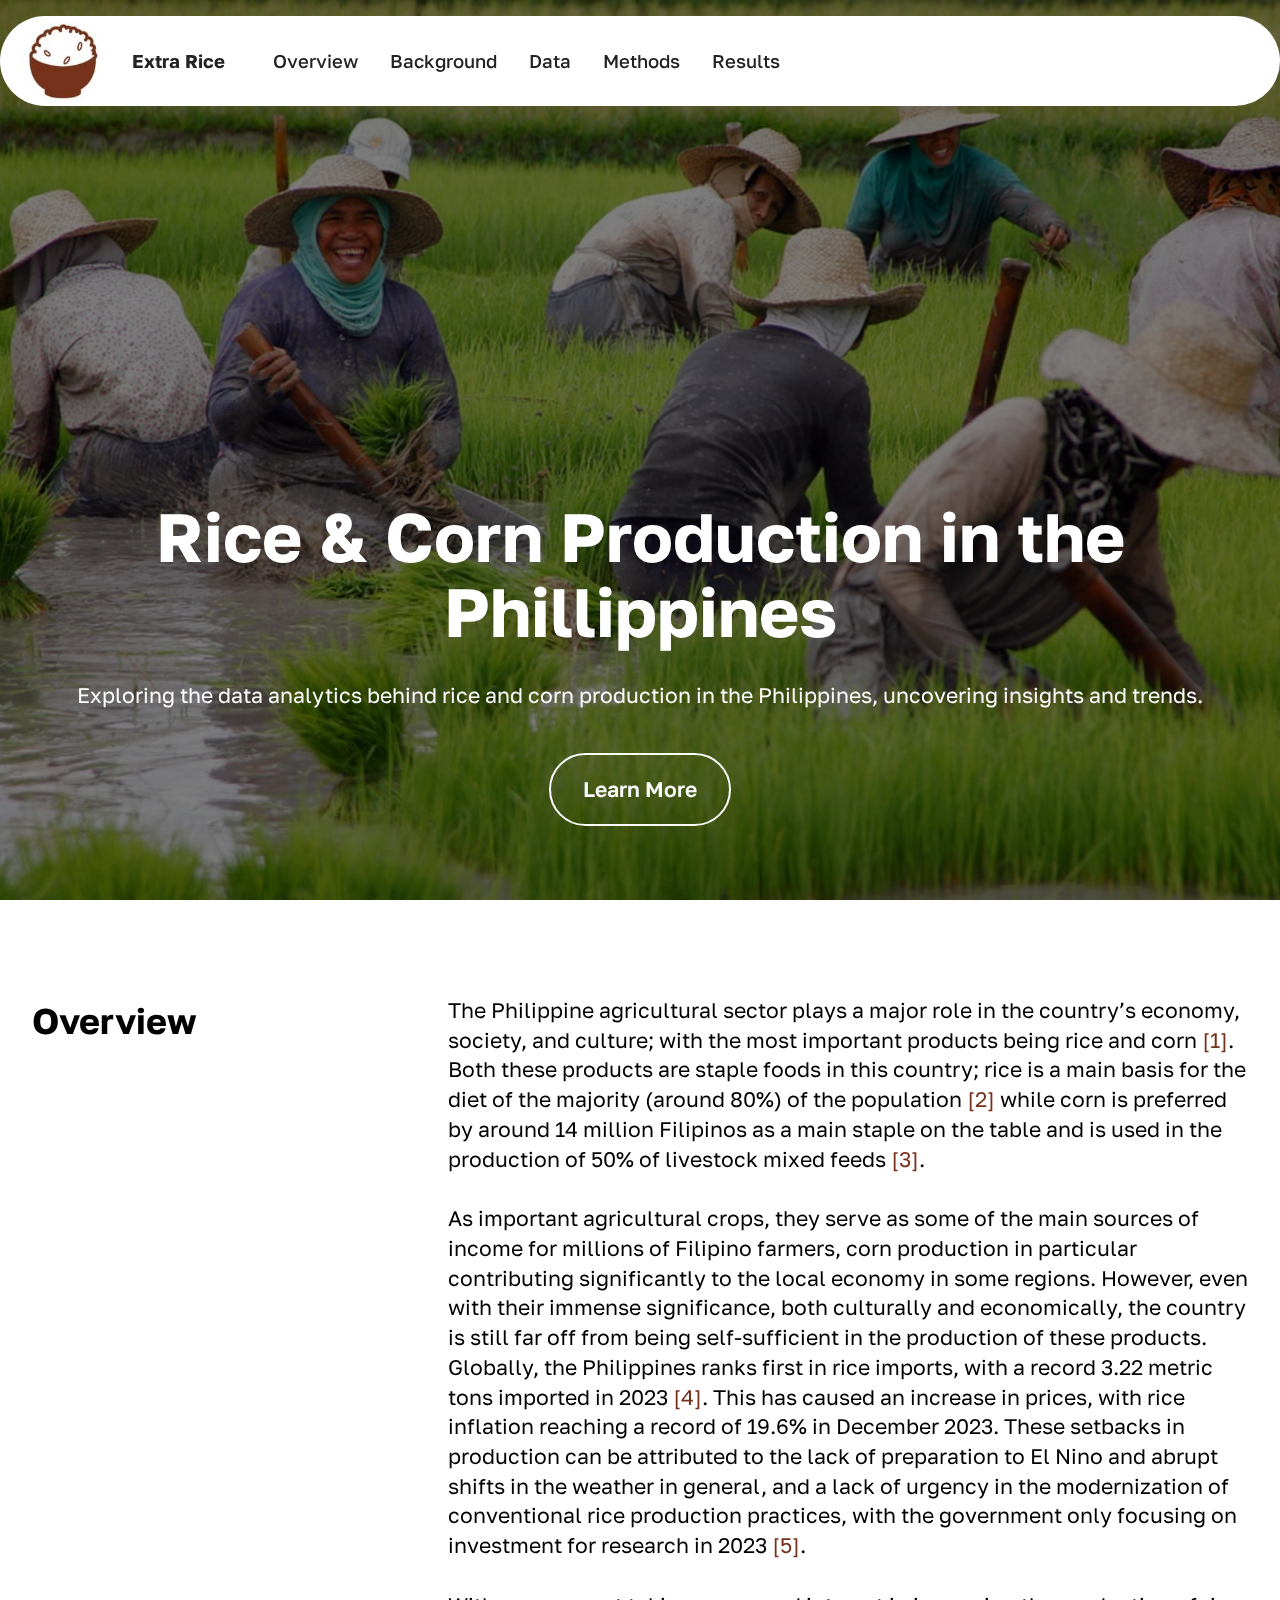
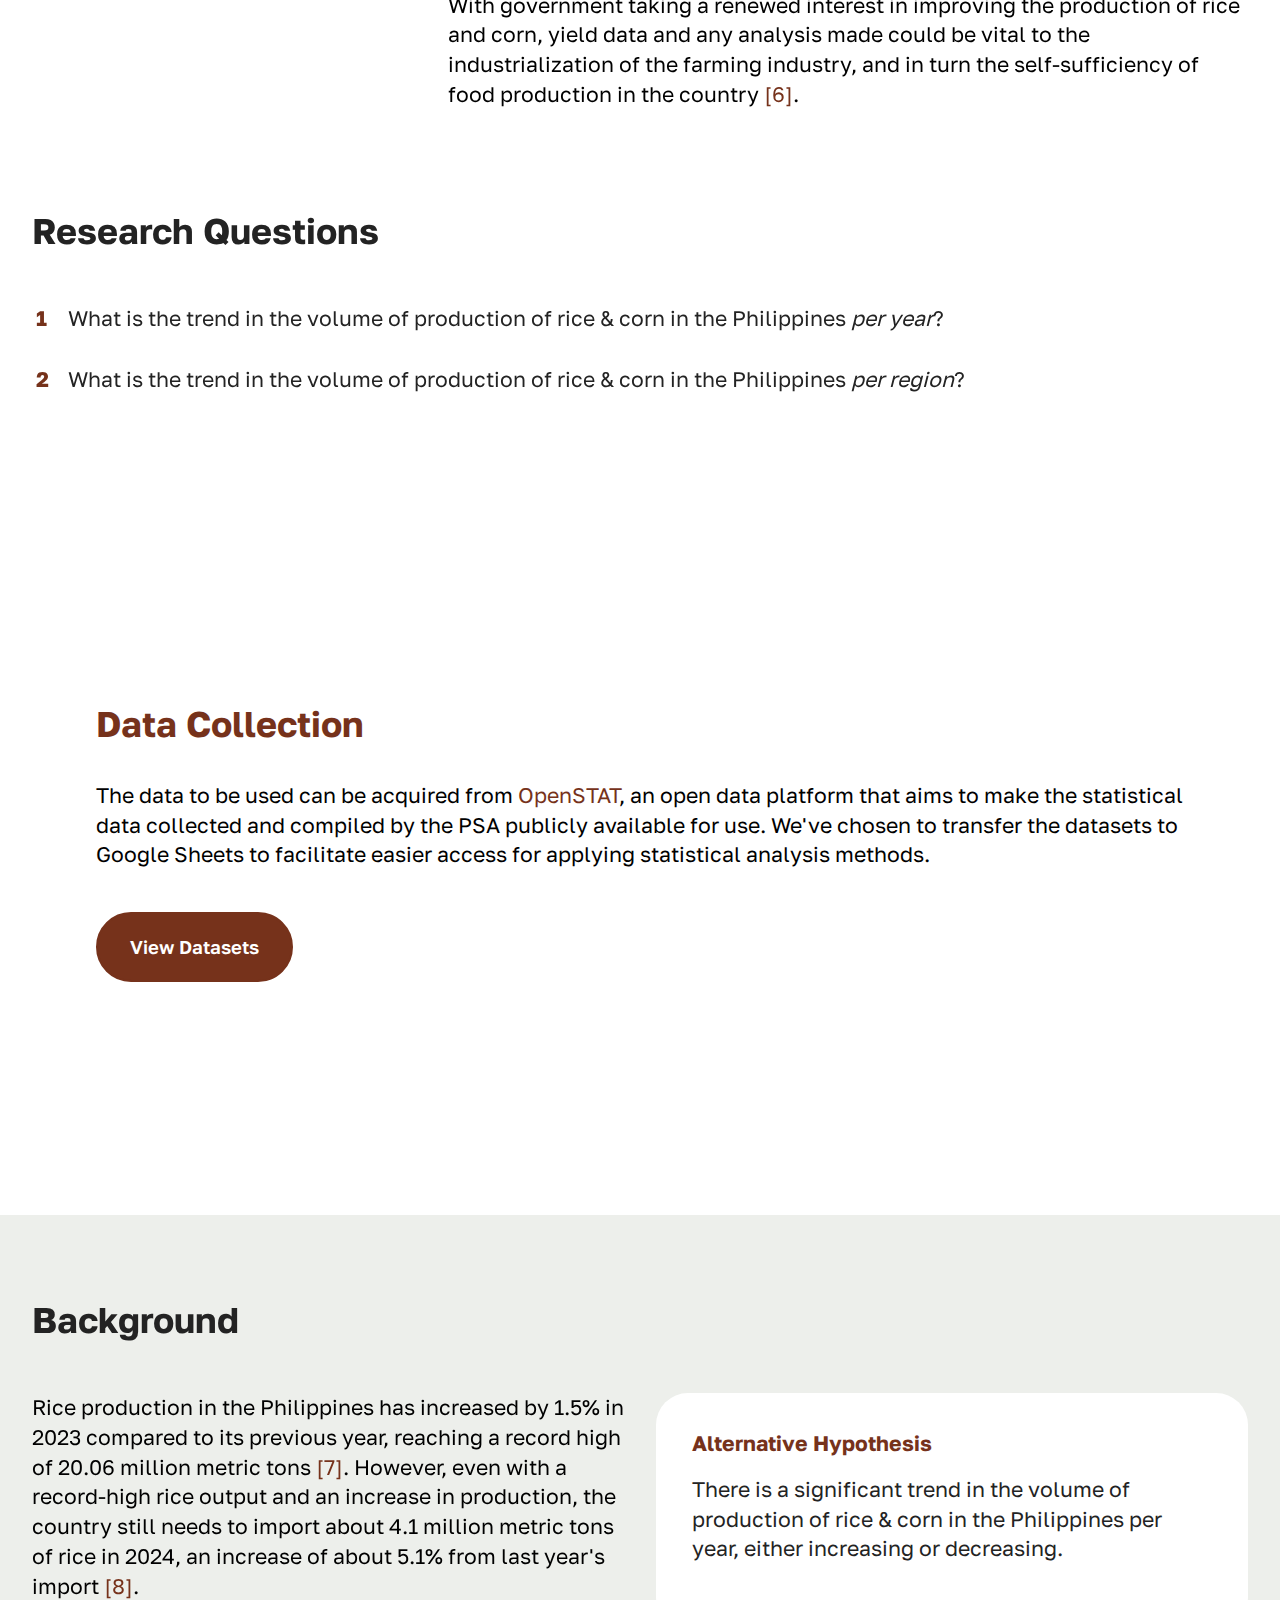
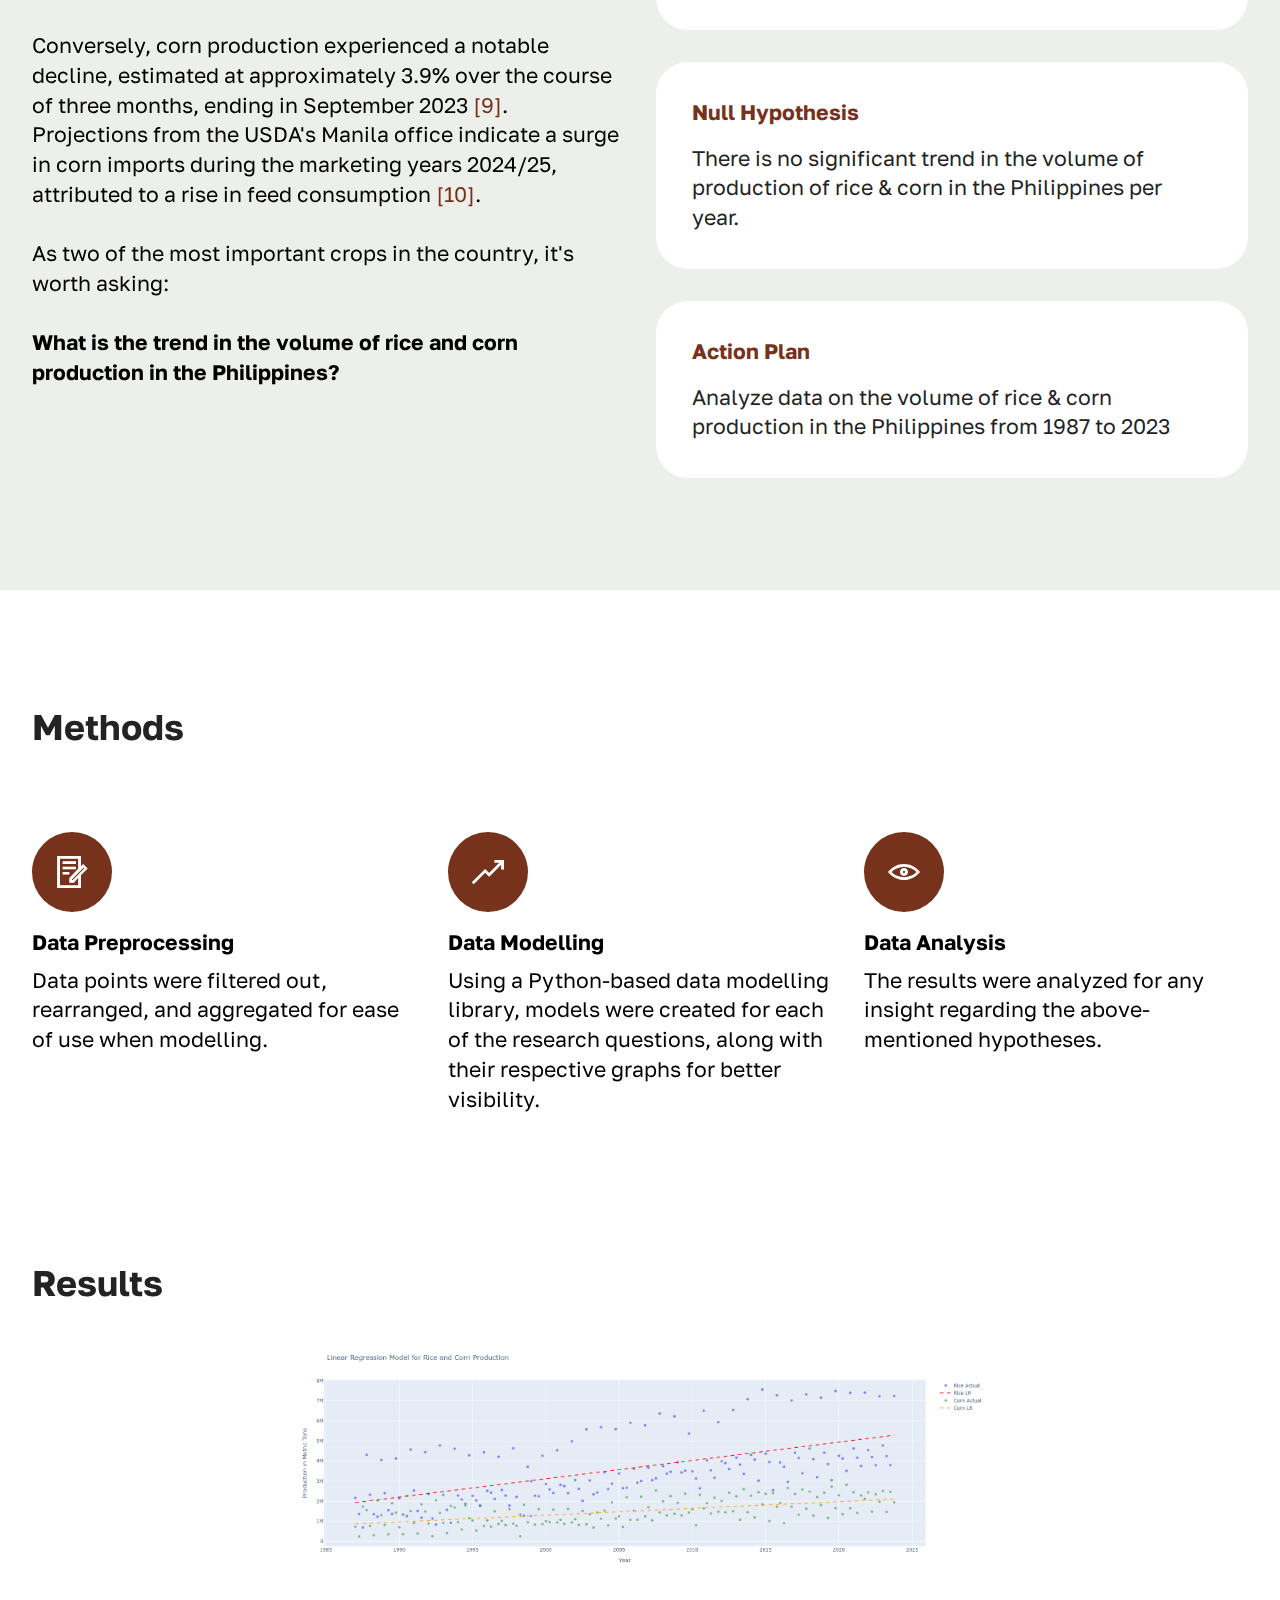
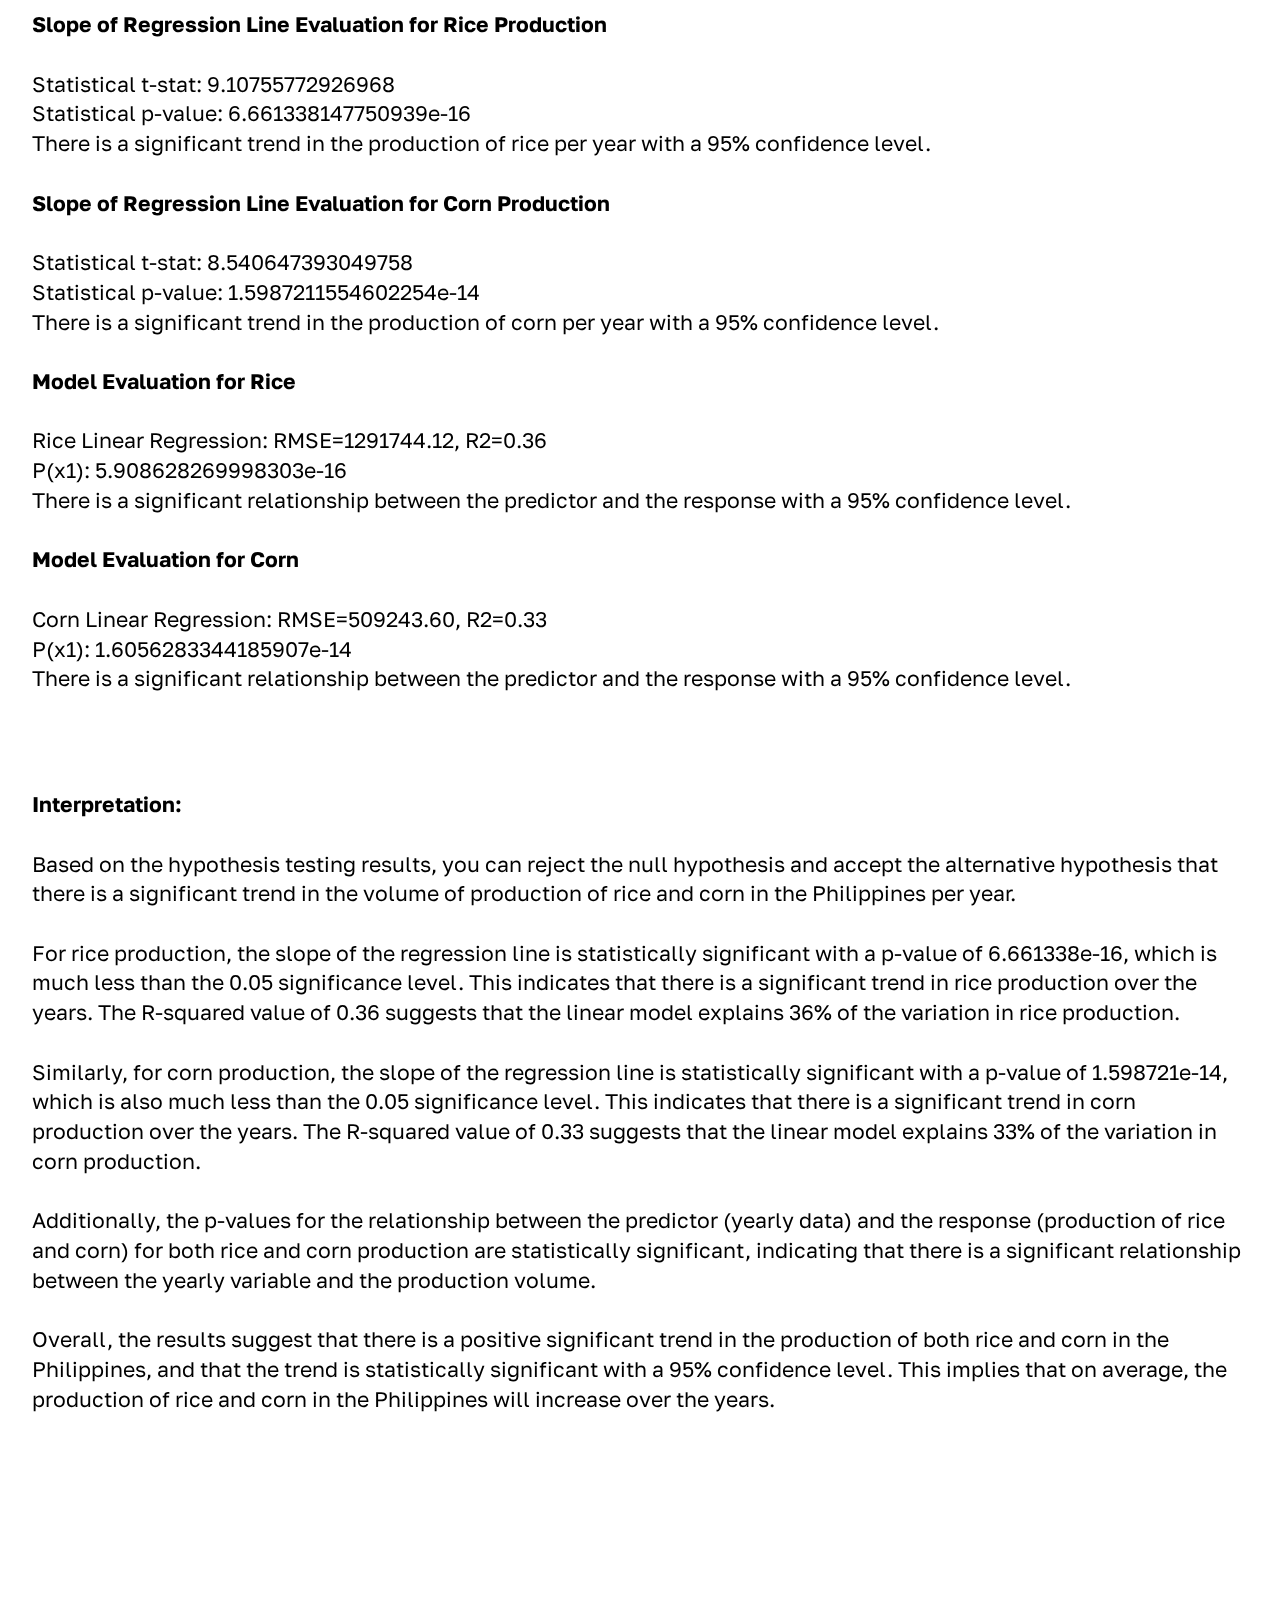
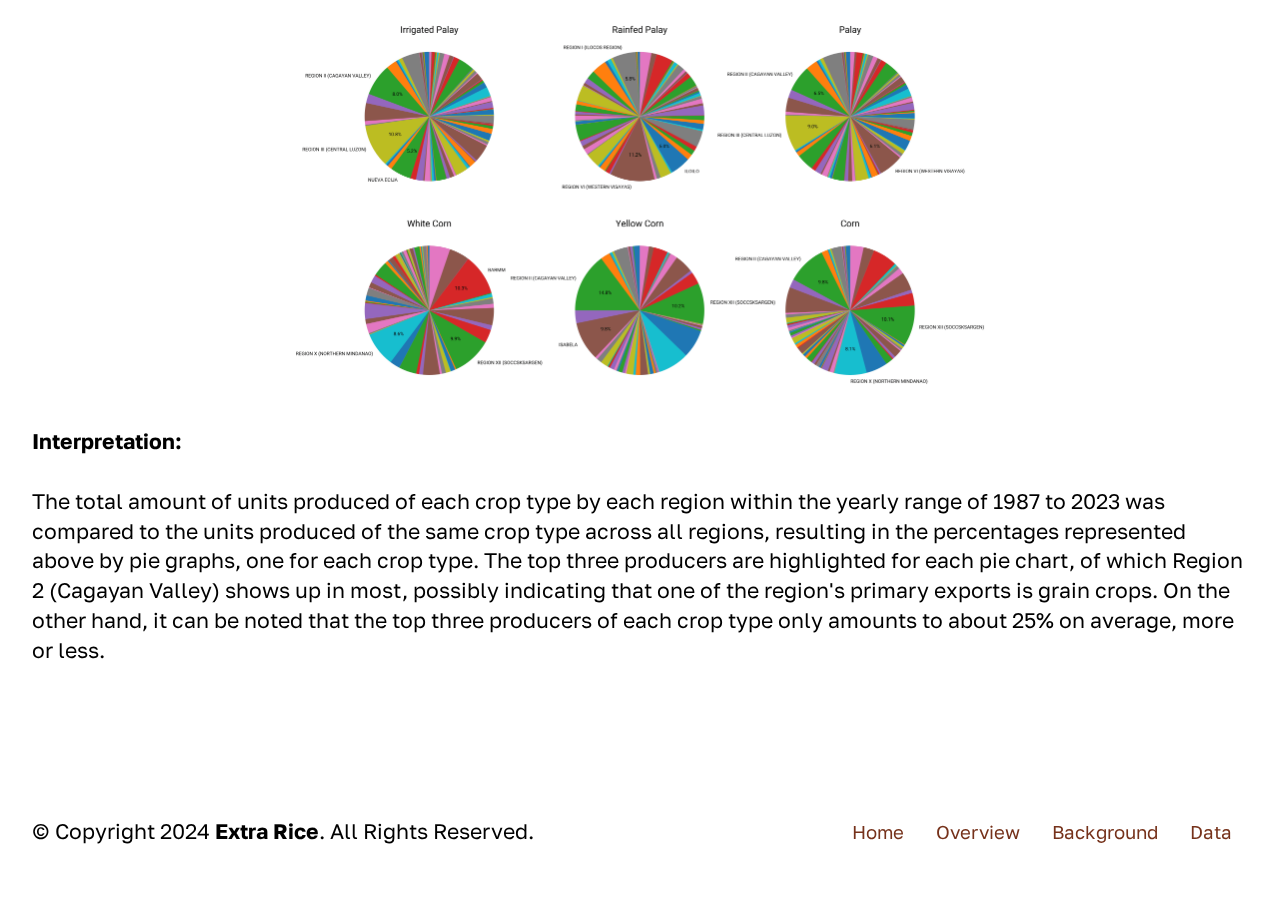
==== commit 969f8dc9: "Add Methods and Results sections" ====
--- a/site/index.html
+++ b/site/index.html
@@ -20,7 +20,7 @@
   <link rel="stylesheet" href="assets/theme/css/style.css">
   <link rel="preload" href="https://fonts.googleapis.com/css2?family=Golos+Text:wght@400;700&display=swap&display=swap" as="style" onload="this.onload=null;this.rel='stylesheet'">
   <noscript><link rel="stylesheet" href="https://fonts.googleapis.com/css2?family=Golos+Text:wght@400;700&display=swap&display=swap"></noscript>
-  <link rel="preload" as="style" href="assets/mobirise/css/mbr-additional.css?v=eWHJUC"><link rel="stylesheet" href="assets/mobirise/css/mbr-additional.css?v=eWHJUC" type="text/css">
+  <link rel="preload" as="style" href="assets/mobirise/css/mbr-additional.css?v=cBfYvg"><link rel="stylesheet" href="assets/mobirise/css/mbr-additional.css?v=cBfYvg" type="text/css">
 
   
   
@@ -57,7 +57,7 @@
 					</li>
 					<li class="nav-item">
 						<a class="nav-link link text-black text-primary display-4" href="index.html#article13-h">Data</a>
-					</li></ul>
+					</li><li class="nav-item"><a class="nav-link link text-black text-primary display-4" href="index.html#article11-l">Methods</a></li><li class="nav-item"><a class="nav-link link text-black text-primary display-4" href="index.html#article11-o">Results</a></li></ul>
 				
 				
 			</div>
@@ -92,7 +92,7 @@
                   <strong>Overview</strong></h6>
             </div>
             <div class="col-md-12 col-lg-8">
-              <p class="mbr-text mbr-fonts-style mt-0 mb-0 display-7">The Philippine agricultural sector plays a major role in the country’s economy, society, and culture; with the most important products being rice and corn <a href="https://agwaychemicals.com.ph/5-most-extensively-grown-crops-in-the-philippines/" class="text-primary" target="_blank">[1]</a>. Both these products are staple foods in this country; rice is a main basis for the diet of the majority (around 80%) of the population <a href="https://www.adb.org/sites/default/files/publication/157236/adbi-rp57.pdf" class="text-primary" target="_blank">[3]</a> while corn is preferred by around 14 million Filipinos as a main staple on the table and is used in the production of 50% of livestock mixed feeds <a href="https://www.philstar.com/headlines/2023/05/11/2265553/philsa-da-conduct-joint-research-corn-onion-using-satellite-data" class="text-primary" target="_blank">[2]</a>.  
+              <p class="mbr-text mbr-fonts-style mt-0 mb-0 display-7">The Philippine agricultural sector plays a major role in the country’s economy, society, and culture; with the most important products being rice and corn <a href="https://agwaychemicals.com.ph/5-most-extensively-grown-crops-in-the-philippines/" class="text-primary" target="_blank">[1]</a>. Both these products are staple foods in this country; rice is a main basis for the diet of the majority (around 80%) of the population <a href="https://www.adb.org/sites/default/files/publication/157236/adbi-rp57.pdf" class="text-primary" target="_blank">[2]</a> while corn is preferred by around 14 million Filipinos as a main staple on the table and is used in the production of 50% of livestock mixed feeds <a href="https://www.philstar.com/headlines/2023/05/11/2265553/philsa-da-conduct-joint-research-corn-onion-using-satellite-data" class="text-primary" target="_blank">[3]</a>.  
 <br>
 <br>As important agricultural crops, they serve as some of the main sources of income for millions of Filipino farmers, corn production in particular contributing significantly to the local economy in some regions. However, even with their immense significance, both culturally and economically, the country is still far off from being self-sufficient in the production of these products. Globally, the Philippines ranks first in rice imports, with a record 3.22 metric tons imported in 2023 <a href="https://www.gmanetwork.com/news/money/economy/894907/philippines-to-remain-world-s-top-rice-importer-in-2024-usda/story/" class="text-primary">[4]</a>. This has caused an increase in prices, with rice inflation reaching a record of 19.6% in December 2023.  These setbacks in production can be attributed to the lack of preparation to El Nino and abrupt shifts in the weather in general, and a lack of urgency in the modernization of conventional rice production practices, with the government only focusing on investment for research in 2023 <a href="https://www.philstar.com/business/2023/11/05/2308929/enhancing-rice-farming-philippines" class="text-primary">[5]</a>.
 <br>
@@ -132,71 +132,6 @@
           </ol>
           <ol>
           </ol>
-        </div>
-      </div>
-    </div>
-  </div>
-</section>
-
-<section data-bs-version="5.1" class="features029 cid-uacq20nex7" id="features029-j">
-  
-  
-  
-  <div class="container">
-    <div class="row justify-content-center">
-      <div class="col-md-12 content-head mb-5">
-        <h1 class="mbr-section-title mbr-fonts-style mb-0 display-5">
-          <strong>Background</strong></h1>
-        
-      </div>
-    </div>
-    <div class="row justify-content-center">
-      <div class="col-md-12 col-lg-6">
-        <p class="mbr-text mbr-fonts-style mt-0 display-7">Rice production in the Philippines has increased by 1.5% in 2023 compared to its previous year, reaching a record high of 20.06 million metric tons <a href="https://www.philstar.com/headlines/2024/01/31/2329778/da-palay-production-hit-2006-million-mt-2023" class="text-primary" target="_blank">[7]</a>. However, even with a record-high rice output and an increase in production, the country still needs to import about 4.1 million metric tons of rice in 2024, an increase of about 5.1% from last year's import <a href="https://business.inquirer.net/449449/ph-seen-to-import-more-rice-as-harvest-may-fall-short-this-year" class="text-primary" target="_blank">[8]</a>.   
-<br>
-<br>Conversely, corn production experienced a notable decline, estimated at approximately 3.9% over the course of three months, ending in September 2023 <a href="https://psa.gov.ph/content/updates-july-september-2023-palay-and-corn-estimates-01-september-2023" class="text-primary" target="_blank">[9]</a>. Projections from the USDA's Manila office indicate a surge in corn imports during the marketing years 2024/25, attributed to a rise in feed consumption <a href="https://ukragroconsult.com/en/news/the-philippines-will-import-more-corn-in-my-2024-25/" class="text-primary" target="_blank">[10]</a>.
-<br>
-<br>As two of the most important crops in the country, it's worth asking: <br><br><strong>What is the trend in the volume of rice and corn production in the Philippines?&nbsp;</strong><br></p>
-      </div>
-      <div class="col-12 col-lg-6">
-        <div class="item features-without-image col-12 col-md-12 col-lg-12 active">
-          <div class="item-wrapper">
-            <div class="item-content">
-              <h5 class="mbr-card-title mbr-fonts-style mt-0 mb-3 mbr-number display-7"><strong>Alternative Hypothesis</strong></h5>
-              
-              <p class="card-text mbr-fonts-style mt-0 mb-0 display-7">
-                There is a significant trend in the volume of production of rice &amp; corn in the Philippines per year, either increasing or decreasing.<br><br>
-              </p>
-              
-            </div>
-
-          </div>
-        </div>
-        <div class="item features-without-image col-12 col-md-12 col-lg-12">
-          <div class="item-wrapper">
-            <div class="item-content">
-              <h5 class="mbr-card-title mbr-fonts-style mt-0 mb-3 mbr-number display-7"><strong>Null Hypothesis</strong></h5>
-              
-              <p class="card-text mbr-fonts-style mt-0 mb-0 display-7">
-                There is no significant trend in the volume of production of rice &amp; corn in the Philippines per year.
-              </p>
-              
-            </div>
-
-          </div>
-        </div>
-        <div class="item features-without-image col-12 col-md-12 col-lg-12">
-          <div class="item-wrapper">
-            <div class="item-content">
-              <h5 class="mbr-card-title mbr-fonts-style mt-0 mb-3 mbr-number display-7">
-                <strong>Action Plan</strong></h5>
-              
-              <p class="card-text mbr-fonts-style mt-0 mb-0 display-7">
-                Analyze data on the volume of rice &amp; corn production in the Philippines from 1987 to 2023
-              </p>
-              
-            </div>
-          </div>
         </div>
       </div>
     </div>
@@ -217,6 +152,264 @@
                         <div class="mbr-section-btn mt-4"><a class="btn btn-primary display-4" href="https://docs.google.com/spreadsheets/d/19upmo2e9LvCij00nTgOgw17coAE-ueg69zoBt7HeO6k/edit?usp=sharing" target="_blank">View Datasets</a></div>
                     </div>
                 </div>
+            </div>
+        </div>
+    </div>
+</section>
+
+<section data-bs-version="5.1" class="features029 cid-uacq20nex7" id="features029-j">
+  
+  
+  
+  <div class="container">
+    <div class="row justify-content-center">
+      <div class="col-md-12 content-head mb-5">
+        <h1 class="mbr-section-title mbr-fonts-style mb-0 display-5">
+          <strong>Background</strong></h1>
+        
+      </div>
+    </div>
+    <div class="row justify-content-center">
+      <div class="col-md-12 col-lg-6">
+        <p class="mbr-text mbr-fonts-style mt-0 display-7">Rice production in the Philippines has increased by 1.5% in 2023 compared to its previous year, reaching a record high of 20.06 million metric tons <a href="https://www.philstar.com/headlines/2024/01/31/2329778/da-palay-production-hit-2006-million-mt-2023" class="text-primary" target="_blank">[7]</a>. However, even with a record-high rice output and an increase in production, the country still needs to import about 4.1 million metric tons of rice in 2024, an increase of about 5.1% from last year's import <a href="https://business.inquirer.net/449449/ph-seen-to-import-more-rice-as-harvest-may-fall-short-this-year" class="text-primary" target="_blank">[8]</a>.   
+<br>
+<br>Conversely, corn production experienced a notable decline, estimated at approximately 3.9% over the course of three months, ending in September 2023 <a href="https://psa.gov.ph/content/updates-july-september-2023-palay-and-corn-estimates-01-september-2023" class="text-primary" target="_blank">[9]</a>. Projections from the USDA's Manila office indicate a surge in corn imports during the marketing years 2024/25, attributed to a rise in feed consumption <a href="https://ukragroconsult.com/en/news/the-philippines-will-import-more-corn-in-my-2024-25/" class="text-primary" target="_blank">[10]</a>.
+<br>
+<br>As two of the most important crops in the country, it's worth asking: <br><br><strong>What is the trend in the volume of rice and corn production in the Philippines?&nbsp;</strong><br></p>
+      </div>
+      <div class="col-12 col-lg-6">
+        <div class="item features-without-image col-12 col-md-12 col-lg-12 active">
+          <div class="item-wrapper">
+            <div class="item-content">
+              <h5 class="mbr-card-title mbr-fonts-style mt-0 mb-3 mbr-number display-7"><strong>Alternative Hypothesis</strong></h5>
+              
+              <p class="card-text mbr-fonts-style mt-0 mb-0 display-7">
+                There is a significant trend in the volume of production of rice &amp; corn in the Philippines per year, either increasing or decreasing.<br><br>
+              </p>
+              
+            </div>
+
+          </div>
+        </div>
+        <div class="item features-without-image col-12 col-md-12 col-lg-12">
+          <div class="item-wrapper">
+            <div class="item-content">
+              <h5 class="mbr-card-title mbr-fonts-style mt-0 mb-3 mbr-number display-7"><strong>Null Hypothesis</strong></h5>
+              
+              <p class="card-text mbr-fonts-style mt-0 mb-0 display-7">
+                There is no significant trend in the volume of production of rice &amp; corn in the Philippines per year.
+              </p>
+              
+            </div>
+
+          </div>
+        </div>
+        <div class="item features-without-image col-12 col-md-12 col-lg-12">
+          <div class="item-wrapper">
+            <div class="item-content">
+              <h5 class="mbr-card-title mbr-fonts-style mt-0 mb-3 mbr-number display-7">
+                <strong>Action Plan</strong></h5>
+              
+              <p class="card-text mbr-fonts-style mt-0 mb-0 display-7">
+                Analyze data on the volume of rice &amp; corn production in the Philippines from 1987 to 2023
+              </p>
+              
+            </div>
+          </div>
+        </div>
+      </div>
+    </div>
+  </div>
+</section>
+
+<section data-bs-version="5.1" class="article11 cid-udFkcn3ejc" id="article11-l">
+    
+
+    
+    
+    <div class="container">
+        <div class="row justify-content-center">
+            <div class="title col-md-12 col-lg-12">
+                <h3 class="mbr-section-title mbr-fonts-style align-center mt-0 mb-0 display-5"><strong>Methods</strong></h3>
+                
+                
+            </div>
+        </div>
+    </div>
+</section>
+
+<section data-bs-version="5.1" class="features10 cid-udFkzjY680" id="features010-n">
+  
+
+  
+  
+  <div class="container">
+    
+    <div class="row">
+      <div class="item features-without-image col-12 col-md-6 col-lg-4">
+        <div class="item-wrapper">
+          <div class="card-box align-left">
+            <div class="iconfont-wrapper mb-3">
+              <span class="mbr-iconfont mobi-mbri-contact-form mobi-mbri"></span>
+            </div>
+            <h5 class="card-title mbr-fonts-style display-7">
+              <strong>Data Preprocessing</strong></h5>
+            <p class="card-text mbr-fonts-style mb-3 display-7">Data points were filtered out, rearranged, and aggregated for ease of use when modelling.</p>
+            
+          </div>
+        </div>
+      </div>
+      <div class="item features-without-image col-12 col-md-6 col-lg-4">
+        <div class="item-wrapper">
+          <div class="card-box align-left">
+            <div class="iconfont-wrapper mb-3">
+              <span class="mbr-iconfont mobi-mbri-growing-chart mobi-mbri"></span>
+            </div>
+            <h5 class="card-title mbr-fonts-style display-7">
+              <strong>Data Modelling</strong></h5>
+            <p class="card-text mbr-fonts-style mb-3 display-7">
+              Using a Python-based data modelling library, models were created for each of the research questions, along with their respective graphs for better visibility.</p>
+            
+          </div>
+        </div>
+      </div>
+      <div class="item features-without-image col-12 col-md-6 col-lg-4">
+        <div class="item-wrapper">
+          <div class="card-box align-left">
+            <div class="iconfont-wrapper mb-3">
+              <span class="mbr-iconfont mobi-mbri-preview mobi-mbri"></span>
+            </div>
+            <h5 class="card-title mbr-fonts-style display-7">
+              <strong>Data Analysis</strong></h5>
+            <p class="card-text mbr-fonts-style mb-3 display-7">
+              The results were analyzed for any insight regarding the above-mentioned hypotheses.</p>
+            
+          </div>
+        </div>
+      </div>
+    </div>
+  </div>
+</section>
+
+<section data-bs-version="5.1" class="article11 cid-udFpeBdR7u" id="article11-o">
+    
+
+    
+    
+    <div class="container">
+        <div class="row justify-content-center">
+            <div class="title col-md-12 col-lg-12">
+                <h3 class="mbr-section-title mbr-fonts-style align-center mt-0 mb-0 display-5">
+                <strong>Results</strong></h3>
+                
+                
+            </div>
+        </div>
+    </div>
+</section>
+
+<section data-bs-version="5.1" class="image01 cid-udFqgYOP6G" id="image01-p">
+  
+
+  
+  
+
+  <div class="container-fluid">
+    <div class="row justify-content-center">
+      <div class="col-12 col-lg-7">
+        <div class="image-wrapper mb-4">
+          <img class="w-100" src="assets/images/rq1-1755x600.png" alt="Mobirise Website Builder">
+        </div>
+        
+        
+      </div>
+    </div>
+  </div>
+</section>
+
+<section data-bs-version="5.1" class="article12 cid-udFr8RAg54" id="article12-q">    
+    
+    <div class="container">
+        <div class="row justify-content-center">
+            <div class="col-md-12 col-lg-12">
+                
+                
+                <p class="mbr-text mbr-fonts-style display-7"><strong>Slope of Regression Line Evaluation for Rice Production
+</strong><br>
+<br>Statistical t-stat:  9.10755772926968
+<br>Statistical p-value:  6.661338147750939e-16
+<br>There is a significant trend in the production of rice per year with a 95% confidence level.
+<br>
+<br><strong>Slope of Regression Line Evaluation for Corn Production
+<br></strong>
+<br>Statistical t-stat:  8.540647393049758
+<br>Statistical p-value:  1.5987211554602254e-14
+<br>There is a significant trend in the production of corn per year with a 95% confidence level.
+<br>
+<br><strong>Model Evaluation for Rice
+<br></strong>
+<br>Rice Linear Regression: RMSE=1291744.12, R2=0.36
+<br>P(x1): 5.908628269998303e-16
+<br>There is a significant relationship between the predictor and the response with a 95% confidence level.
+<br>
+<br><strong>Model Evaluation for Corn
+<br></strong>
+<br>Corn Linear Regression: RMSE=509243.60, R2=0.33
+<br>P(x1): 1.6056283344185907e-14
+<br>There is a significant relationship between the predictor and the response with a 95% confidence level.</p>
+            </div>
+        </div>
+    </div>
+</section>
+
+<section data-bs-version="5.1" class="article12 cid-udFrRdRevP" id="article12-r">    
+    
+    <div class="container">
+        <div class="row justify-content-center">
+            <div class="col-md-12 col-lg-12">
+                
+                
+                <p class="mbr-text mbr-fonts-style display-7"><strong>Interpretation:</strong><br><br>Based on the hypothesis testing results, you can reject the null hypothesis and accept the alternative hypothesis that there is a significant trend in the volume of production of rice and corn in the Philippines per year.
+<br>
+<br>For rice production, the slope of the regression line is statistically significant with a p-value of 6.661338e-16, which is much less than the 0.05 significance level. This indicates that there is a significant trend in rice production over the years. The R-squared value of 0.36 suggests that the linear model explains 36% of the variation in rice production.
+<br>
+<br>Similarly, for corn production, the slope of the regression line is statistically significant with a p-value of 1.598721e-14, which is also much less than the 0.05 significance level. This indicates that there is a significant trend in corn production over the years. The R-squared value of 0.33 suggests that the linear model explains 33% of the variation in corn production.
+<br>
+<br>Additionally, the p-values for the relationship between the predictor (yearly data) and the response (production of rice and corn) for both rice and corn production are statistically significant, indicating that there is a significant relationship between the yearly variable and the production volume.
+<br>
+<br>Overall, the results suggest that there is a positive significant trend in the production of both rice and corn in the Philippines, and that the trend is statistically significant with a 95% confidence level. This implies that on average, the production of rice and corn in the Philippines will increase over the years.</p>
+            </div>
+        </div>
+    </div>
+</section>
+
+<section data-bs-version="5.1" class="image01 cid-udFuNrCm63" id="image01-t">
+  
+
+  
+  
+
+  <div class="container-fluid">
+    <div class="row justify-content-center">
+      <div class="col-12 col-lg-7">
+        <div class="image-wrapper mb-4">
+          <img class="w-100" src="assets/images/rq2-2788x1494.png" alt="Mobirise Website Builder">
+        </div>
+        
+        
+      </div>
+    </div>
+  </div>
+</section>
+
+<section data-bs-version="5.1" class="article12 cid-udFuODfdMy" id="article12-u">    
+    
+    <div class="container">
+        <div class="row justify-content-center">
+            <div class="col-md-12 col-lg-12">
+                
+                
+                <p class="mbr-text mbr-fonts-style display-7"><strong>Interpretation:</strong><br><br>The total amount of units produced of each crop type by each region within the yearly range of 1987 to 2023 was compared to the units produced of the same crop type across all regions, resulting in the percentages represented above by pie graphs, one for each crop type. The top three producers are highlighted for each pie chart, of which Region 2 (Cagayan Valley) shows up in most, possibly indicating that one of the region's primary exports is grain crops. On the other hand, it can be noted that the top three producers of each crop type only amounts to about 25% on average, more or less.</p>
             </div>
         </div>
     </div>
@@ -253,7 +446,7 @@
 <script src="assets/smoothscroll/smooth-scroll.js"></script>
 <script src="assets/ytplayer/index.js"></script>
 <script src="assets/dropdown/js/navbar-dropdown.js"></script>
-<script src="assets/theme/js/script.js"></script>  
+<script src="assets/theme/js/script.js"></script>
   
 </body>
 </html>--- a/site/assets/mobirise/css/mbr-additional.css
+++ b/site/assets/mobirise/css/mbr-additional.css
@@ -1462,6 +1462,50 @@
 .cid-uachYMDPZC .mbr-section-subtitle {
   text-align: center;
 }
+.cid-uacn1WrPA2 {
+  padding-top: 10rem;
+  padding-bottom: 10rem;
+  background-image: url("../../../assets/images/scaled-900x598-b-106-reisfelder-bei-batuan-reisfelder-bei-batuan-900x598.jpeg");
+}
+.cid-uacn1WrPA2 .mbr-fallback-image.disabled {
+  display: none;
+}
+.cid-uacn1WrPA2 .mbr-fallback-image {
+  display: block;
+  background-size: cover;
+  background-position: center center;
+  width: 100%;
+  height: 100%;
+  position: absolute;
+  top: 0;
+}
+.cid-uacn1WrPA2 .card-wrapper {
+  background: #ffffff;
+}
+@media (max-width: 767px) {
+  .cid-uacn1WrPA2 .card-wrapper {
+    padding: 1.5rem;
+  }
+}
+@media (min-width: 768px) and (max-width: 991px) {
+  .cid-uacn1WrPA2 .card-wrapper {
+    padding: 2.25rem;
+  }
+}
+@media (min-width: 992px) {
+  .cid-uacn1WrPA2 .card-wrapper {
+    padding: 4rem;
+  }
+}
+.cid-uacn1WrPA2 .mbr-text,
+.cid-uacn1WrPA2 .mbr-section-btn {
+  color: #000000;
+}
+.cid-uacn1WrPA2 .card-title,
+.cid-uacn1WrPA2 .card-box {
+  text-align: left;
+  color: #76321b;
+}
 .cid-uacq20nex7 {
   padding-top: 5rem;
   padding-bottom: 5rem;
@@ -1522,15 +1566,15 @@
 .cid-uacq20nex7 .item .mbr-section-btn {
   text-align: left;
 }
-.cid-uacn1WrPA2 {
-  padding-top: 10rem;
-  padding-bottom: 10rem;
-  background-image: url("../../../assets/images/scaled-900x598-b-106-reisfelder-bei-batuan-reisfelder-bei-batuan-900x598.jpeg");
-}
-.cid-uacn1WrPA2 .mbr-fallback-image.disabled {
+.cid-udFkcn3ejc {
+  padding-top: 7rem;
+  padding-bottom: 0rem;
+  background-color: #ffffff;
+}
+.cid-udFkcn3ejc .mbr-fallback-image.disabled {
   display: none;
 }
-.cid-uacn1WrPA2 .mbr-fallback-image {
+.cid-udFkcn3ejc .mbr-fallback-image {
   display: block;
   background-size: cover;
   background-position: center center;
@@ -1539,32 +1583,170 @@
   position: absolute;
   top: 0;
 }
-.cid-uacn1WrPA2 .card-wrapper {
-  background: #ffffff;
+.cid-udFkcn3ejc .mbr-section-title {
+  text-align: left;
+}
+.cid-udFkzjY680 {
+  padding-top: 3rem;
+  padding-bottom: 4rem;
+  background-color: #ffffff;
+}
+.cid-udFkzjY680 .mbr-fallback-image.disabled {
+  display: none;
+}
+.cid-udFkzjY680 .item-wrapper {
+  margin-bottom: 2rem;
+  margin-top: 2rem;
 }
 @media (max-width: 767px) {
-  .cid-uacn1WrPA2 .card-wrapper {
-    padding: 1.5rem;
-  }
-}
-@media (min-width: 768px) and (max-width: 991px) {
-  .cid-uacn1WrPA2 .card-wrapper {
-    padding: 2.25rem;
-  }
-}
-@media (min-width: 992px) {
-  .cid-uacn1WrPA2 .card-wrapper {
-    padding: 4rem;
-  }
-}
-.cid-uacn1WrPA2 .mbr-text,
-.cid-uacn1WrPA2 .mbr-section-btn {
+  .cid-udFkzjY680 .item-wrapper {
+    margin-bottom: 1rem;
+  }
+}
+.cid-udFkzjY680 .mbr-fallback-image {
+  display: block;
+  background-size: cover;
+  background-position: center center;
+  width: 100%;
+  height: 100%;
+  position: absolute;
+  top: 0;
+}
+.cid-udFkzjY680 .mbr-iconfont {
+  display: inline-flex;
+  font-size: 2rem;
+  color: #ffffff;
+  width: 80px;
+  justify-content: center;
+  align-items: center;
+  background: #76321b;
+  height: 80px;
+  border-radius: 50%;
+}
+.cid-udFkzjY680 .card-title,
+.cid-udFkzjY680 .iconfont-wrapper,
+.cid-udFkzjY680 .card-text {
   color: #000000;
-}
-.cid-uacn1WrPA2 .card-title,
-.cid-uacn1WrPA2 .card-box {
+  text-align: center;
+}
+.cid-udFkzjY680 .content-head {
+  max-width: 800px;
+}
+.cid-udFkzjY680 .mbr-section-title {
+  color: #000000;
+}
+.cid-udFkzjY680 .mbr-section-btn {
+  text-align: center;
+}
+.cid-udFkzjY680 .card-text,
+.cid-udFkzjY680 .mbr-section-btn {
   text-align: left;
-  color: #76321b;
+}
+.cid-udFkzjY680 .card-title,
+.cid-udFkzjY680 .iconfont-wrapper {
+  text-align: left;
+}
+.cid-udFpeBdR7u {
+  padding-top: 3rem;
+  padding-bottom: 0rem;
+  background-color: #ffffff;
+}
+.cid-udFpeBdR7u .mbr-fallback-image.disabled {
+  display: none;
+}
+.cid-udFpeBdR7u .mbr-fallback-image {
+  display: block;
+  background-size: cover;
+  background-position: center center;
+  width: 100%;
+  height: 100%;
+  position: absolute;
+  top: 0;
+}
+.cid-udFpeBdR7u .mbr-section-title {
+  text-align: left;
+}
+.cid-udFqgYOP6G {
+  padding-top: 2rem;
+  padding-bottom: 0rem;
+  background-color: #ffffff;
+}
+.cid-udFqgYOP6G .mbr-fallback-image.disabled {
+  display: none;
+}
+.cid-udFqgYOP6G .mbr-fallback-image {
+  display: block;
+  background-size: cover;
+  background-position: center center;
+  width: 100%;
+  height: 100%;
+  position: absolute;
+  top: 0;
+}
+.cid-udFqgYOP6G .row {
+  flex-direction: row-reverse;
+}
+.cid-udFr8RAg54 {
+  padding-top: 0rem;
+  padding-bottom: 5rem;
+  background-color: #ffffff;
+}
+.cid-udFr8RAg54 .mbr-text {
+  color: #000000;
+}
+.cid-udFr8RAg54 .mbr-section-subtitle {
+  color: #000000;
+}
+.cid-udFr8RAg54 .mbr-section-title {
+  color: #000000;
+}
+.cid-udFrRdRevP {
+  padding-top: 0rem;
+  padding-bottom: 10rem;
+  background-color: #ffffff;
+}
+.cid-udFrRdRevP .mbr-text {
+  color: #000000;
+}
+.cid-udFrRdRevP .mbr-section-subtitle {
+  color: #000000;
+}
+.cid-udFrRdRevP .mbr-section-title {
+  color: #000000;
+}
+.cid-udFuNrCm63 {
+  padding-top: 2rem;
+  padding-bottom: 0rem;
+  background-color: #ffffff;
+}
+.cid-udFuNrCm63 .mbr-fallback-image.disabled {
+  display: none;
+}
+.cid-udFuNrCm63 .mbr-fallback-image {
+  display: block;
+  background-size: cover;
+  background-position: center center;
+  width: 100%;
+  height: 100%;
+  position: absolute;
+  top: 0;
+}
+.cid-udFuNrCm63 .row {
+  flex-direction: row-reverse;
+}
+.cid-udFuODfdMy {
+  padding-top: 0rem;
+  padding-bottom: 5rem;
+  background-color: #ffffff;
+}
+.cid-udFuODfdMy .mbr-text {
+  color: #000000;
+}
+.cid-udFuODfdMy .mbr-section-subtitle {
+  color: #000000;
+}
+.cid-udFuODfdMy .mbr-section-title {
+  color: #000000;
 }
 .cid-uac91nWOZ8 {
   padding-top: 3rem;
--- a/site/assets/mobirise/css/mbr-additional.css
+++ b/site/assets/mobirise/css/mbr-additional.css
@@ -1462,6 +1462,50 @@
 .cid-uachYMDPZC .mbr-section-subtitle {
   text-align: center;
 }
+.cid-uacn1WrPA2 {
+  padding-top: 10rem;
+  padding-bottom: 10rem;
+  background-image: url("../../../assets/images/scaled-900x598-b-106-reisfelder-bei-batuan-reisfelder-bei-batuan-900x598.jpeg");
+}
+.cid-uacn1WrPA2 .mbr-fallback-image.disabled {
+  display: none;
+}
+.cid-uacn1WrPA2 .mbr-fallback-image {
+  display: block;
+  background-size: cover;
+  background-position: center center;
+  width: 100%;
+  height: 100%;
+  position: absolute;
+  top: 0;
+}
+.cid-uacn1WrPA2 .card-wrapper {
+  background: #ffffff;
+}
+@media (max-width: 767px) {
+  .cid-uacn1WrPA2 .card-wrapper {
+    padding: 1.5rem;
+  }
+}
+@media (min-width: 768px) and (max-width: 991px) {
+  .cid-uacn1WrPA2 .card-wrapper {
+    padding: 2.25rem;
+  }
+}
+@media (min-width: 992px) {
+  .cid-uacn1WrPA2 .card-wrapper {
+    padding: 4rem;
+  }
+}
+.cid-uacn1WrPA2 .mbr-text,
+.cid-uacn1WrPA2 .mbr-section-btn {
+  color: #000000;
+}
+.cid-uacn1WrPA2 .card-title,
+.cid-uacn1WrPA2 .card-box {
+  text-align: left;
+  color: #76321b;
+}
 .cid-uacq20nex7 {
   padding-top: 5rem;
   padding-bottom: 5rem;
@@ -1522,15 +1566,15 @@
 .cid-uacq20nex7 .item .mbr-section-btn {
   text-align: left;
 }
-.cid-uacn1WrPA2 {
-  padding-top: 10rem;
-  padding-bottom: 10rem;
-  background-image: url("../../../assets/images/scaled-900x598-b-106-reisfelder-bei-batuan-reisfelder-bei-batuan-900x598.jpeg");
-}
-.cid-uacn1WrPA2 .mbr-fallback-image.disabled {
+.cid-udFkcn3ejc {
+  padding-top: 7rem;
+  padding-bottom: 0rem;
+  background-color: #ffffff;
+}
+.cid-udFkcn3ejc .mbr-fallback-image.disabled {
   display: none;
 }
-.cid-uacn1WrPA2 .mbr-fallback-image {
+.cid-udFkcn3ejc .mbr-fallback-image {
   display: block;
   background-size: cover;
   background-position: center center;
@@ -1539,32 +1583,170 @@
   position: absolute;
   top: 0;
 }
-.cid-uacn1WrPA2 .card-wrapper {
-  background: #ffffff;
+.cid-udFkcn3ejc .mbr-section-title {
+  text-align: left;
+}
+.cid-udFkzjY680 {
+  padding-top: 3rem;
+  padding-bottom: 4rem;
+  background-color: #ffffff;
+}
+.cid-udFkzjY680 .mbr-fallback-image.disabled {
+  display: none;
+}
+.cid-udFkzjY680 .item-wrapper {
+  margin-bottom: 2rem;
+  margin-top: 2rem;
 }
 @media (max-width: 767px) {
-  .cid-uacn1WrPA2 .card-wrapper {
-    padding: 1.5rem;
-  }
-}
-@media (min-width: 768px) and (max-width: 991px) {
-  .cid-uacn1WrPA2 .card-wrapper {
-    padding: 2.25rem;
-  }
-}
-@media (min-width: 992px) {
-  .cid-uacn1WrPA2 .card-wrapper {
-    padding: 4rem;
-  }
-}
-.cid-uacn1WrPA2 .mbr-text,
-.cid-uacn1WrPA2 .mbr-section-btn {
+  .cid-udFkzjY680 .item-wrapper {
+    margin-bottom: 1rem;
+  }
+}
+.cid-udFkzjY680 .mbr-fallback-image {
+  display: block;
+  background-size: cover;
+  background-position: center center;
+  width: 100%;
+  height: 100%;
+  position: absolute;
+  top: 0;
+}
+.cid-udFkzjY680 .mbr-iconfont {
+  display: inline-flex;
+  font-size: 2rem;
+  color: #ffffff;
+  width: 80px;
+  justify-content: center;
+  align-items: center;
+  background: #76321b;
+  height: 80px;
+  border-radius: 50%;
+}
+.cid-udFkzjY680 .card-title,
+.cid-udFkzjY680 .iconfont-wrapper,
+.cid-udFkzjY680 .card-text {
   color: #000000;
-}
-.cid-uacn1WrPA2 .card-title,
-.cid-uacn1WrPA2 .card-box {
+  text-align: center;
+}
+.cid-udFkzjY680 .content-head {
+  max-width: 800px;
+}
+.cid-udFkzjY680 .mbr-section-title {
+  color: #000000;
+}
+.cid-udFkzjY680 .mbr-section-btn {
+  text-align: center;
+}
+.cid-udFkzjY680 .card-text,
+.cid-udFkzjY680 .mbr-section-btn {
   text-align: left;
-  color: #76321b;
+}
+.cid-udFkzjY680 .card-title,
+.cid-udFkzjY680 .iconfont-wrapper {
+  text-align: left;
+}
+.cid-udFpeBdR7u {
+  padding-top: 3rem;
+  padding-bottom: 0rem;
+  background-color: #ffffff;
+}
+.cid-udFpeBdR7u .mbr-fallback-image.disabled {
+  display: none;
+}
+.cid-udFpeBdR7u .mbr-fallback-image {
+  display: block;
+  background-size: cover;
+  background-position: center center;
+  width: 100%;
+  height: 100%;
+  position: absolute;
+  top: 0;
+}
+.cid-udFpeBdR7u .mbr-section-title {
+  text-align: left;
+}
+.cid-udFqgYOP6G {
+  padding-top: 2rem;
+  padding-bottom: 0rem;
+  background-color: #ffffff;
+}
+.cid-udFqgYOP6G .mbr-fallback-image.disabled {
+  display: none;
+}
+.cid-udFqgYOP6G .mbr-fallback-image {
+  display: block;
+  background-size: cover;
+  background-position: center center;
+  width: 100%;
+  height: 100%;
+  position: absolute;
+  top: 0;
+}
+.cid-udFqgYOP6G .row {
+  flex-direction: row-reverse;
+}
+.cid-udFr8RAg54 {
+  padding-top: 0rem;
+  padding-bottom: 5rem;
+  background-color: #ffffff;
+}
+.cid-udFr8RAg54 .mbr-text {
+  color: #000000;
+}
+.cid-udFr8RAg54 .mbr-section-subtitle {
+  color: #000000;
+}
+.cid-udFr8RAg54 .mbr-section-title {
+  color: #000000;
+}
+.cid-udFrRdRevP {
+  padding-top: 0rem;
+  padding-bottom: 10rem;
+  background-color: #ffffff;
+}
+.cid-udFrRdRevP .mbr-text {
+  color: #000000;
+}
+.cid-udFrRdRevP .mbr-section-subtitle {
+  color: #000000;
+}
+.cid-udFrRdRevP .mbr-section-title {
+  color: #000000;
+}
+.cid-udFuNrCm63 {
+  padding-top: 2rem;
+  padding-bottom: 0rem;
+  background-color: #ffffff;
+}
+.cid-udFuNrCm63 .mbr-fallback-image.disabled {
+  display: none;
+}
+.cid-udFuNrCm63 .mbr-fallback-image {
+  display: block;
+  background-size: cover;
+  background-position: center center;
+  width: 100%;
+  height: 100%;
+  position: absolute;
+  top: 0;
+}
+.cid-udFuNrCm63 .row {
+  flex-direction: row-reverse;
+}
+.cid-udFuODfdMy {
+  padding-top: 0rem;
+  padding-bottom: 5rem;
+  background-color: #ffffff;
+}
+.cid-udFuODfdMy .mbr-text {
+  color: #000000;
+}
+.cid-udFuODfdMy .mbr-section-subtitle {
+  color: #000000;
+}
+.cid-udFuODfdMy .mbr-section-title {
+  color: #000000;
 }
 .cid-uac91nWOZ8 {
   padding-top: 3rem;
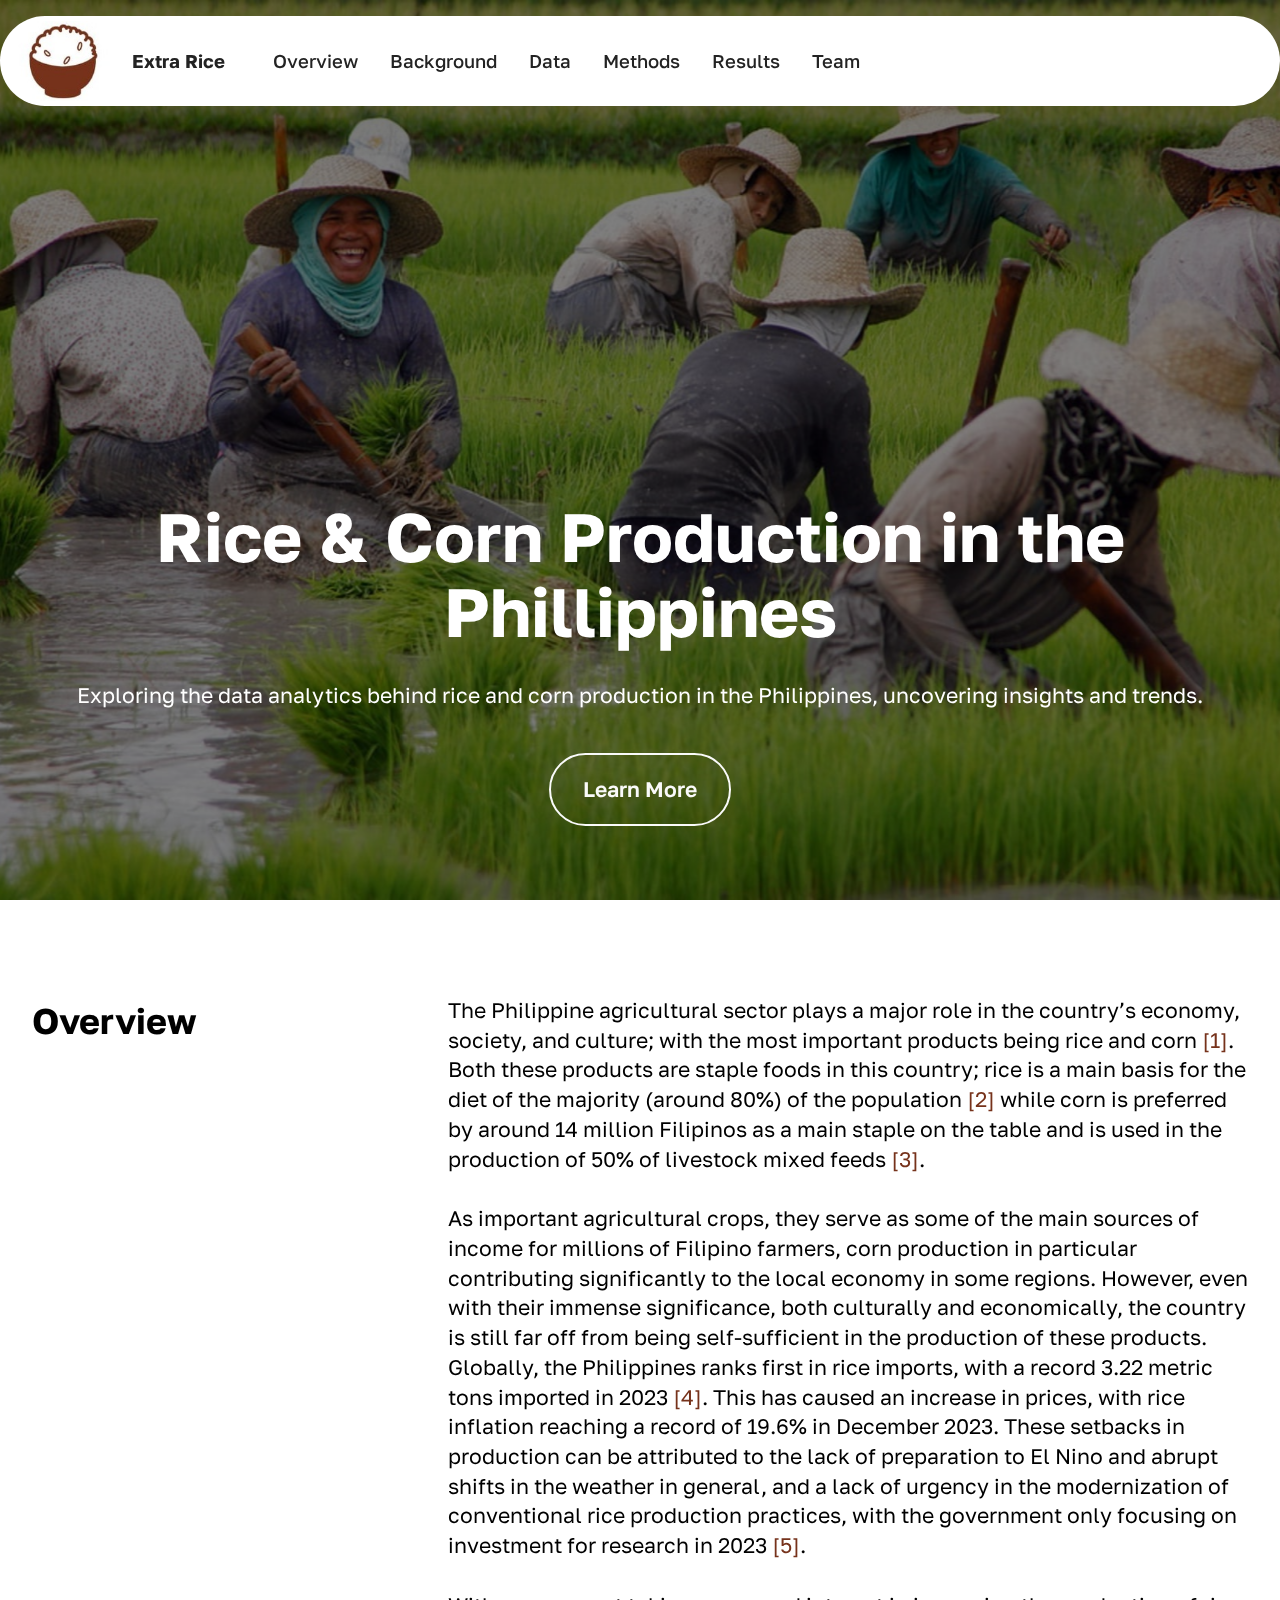
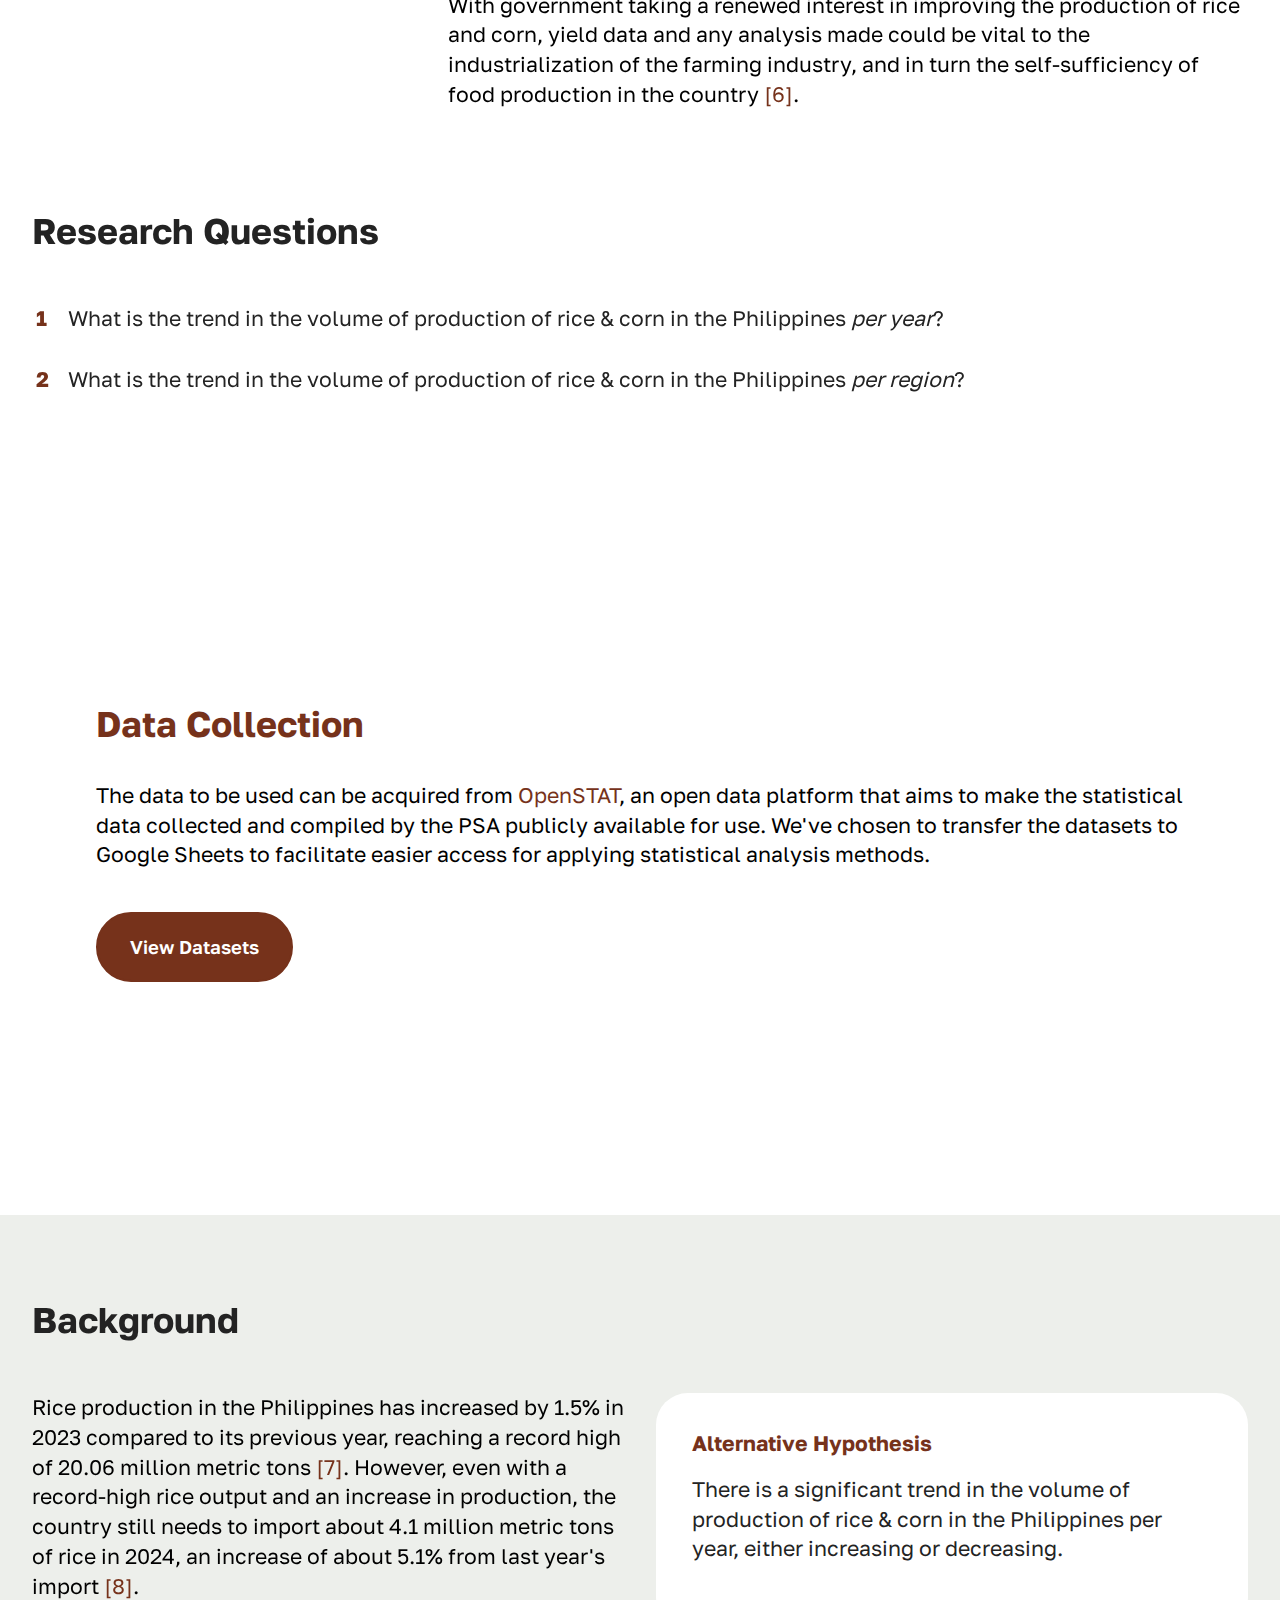
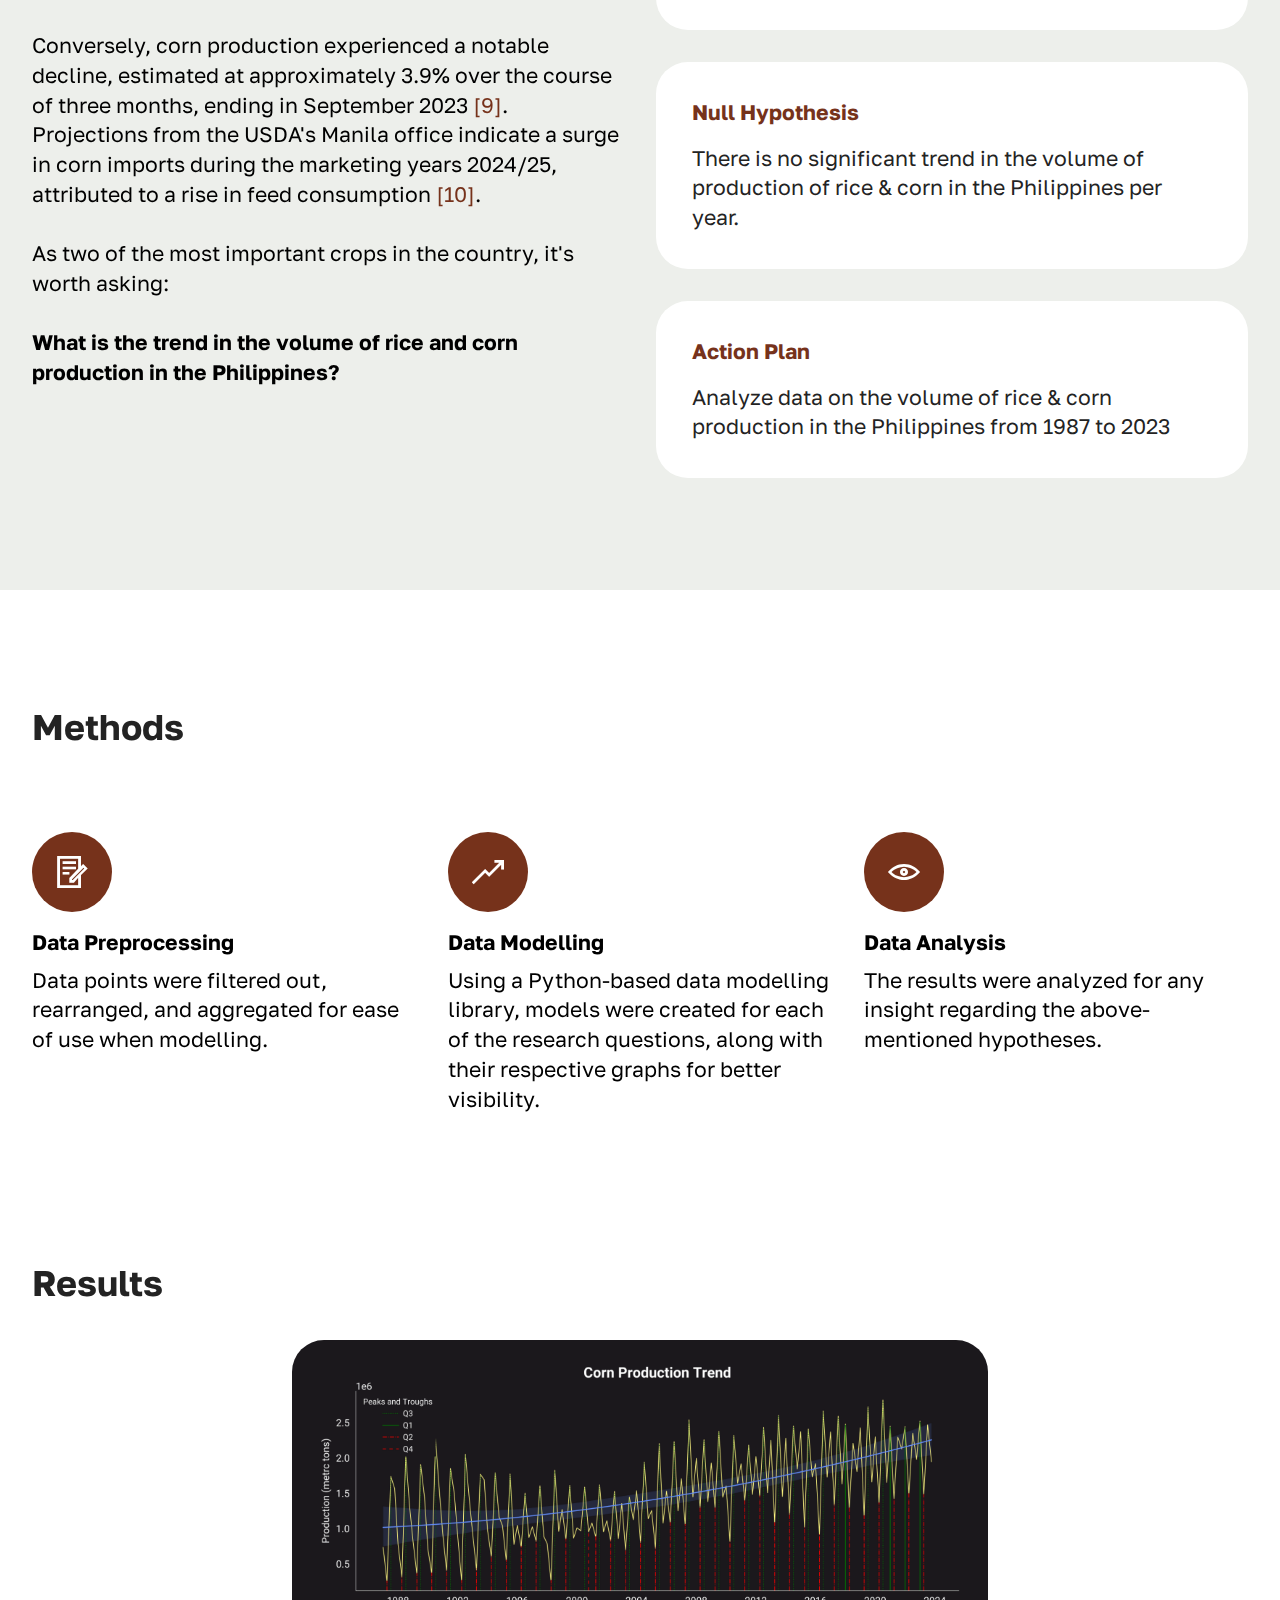
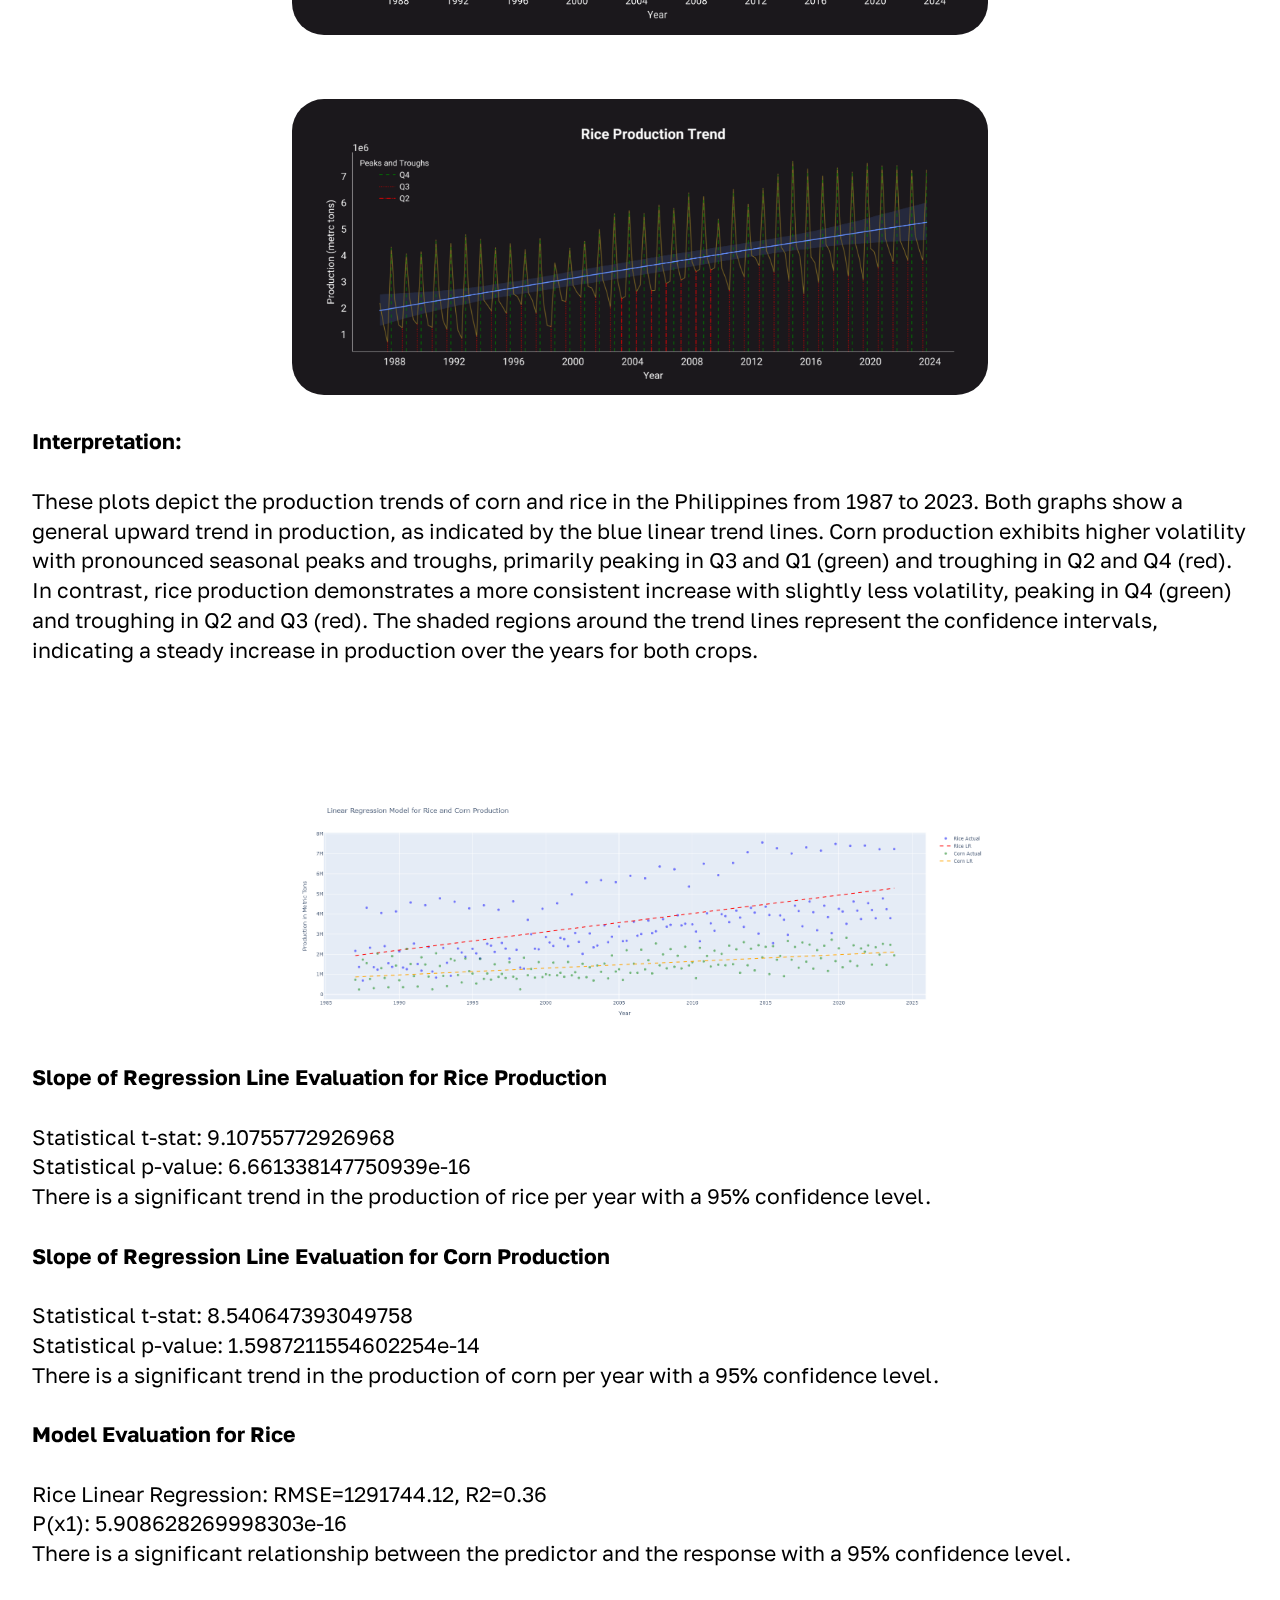
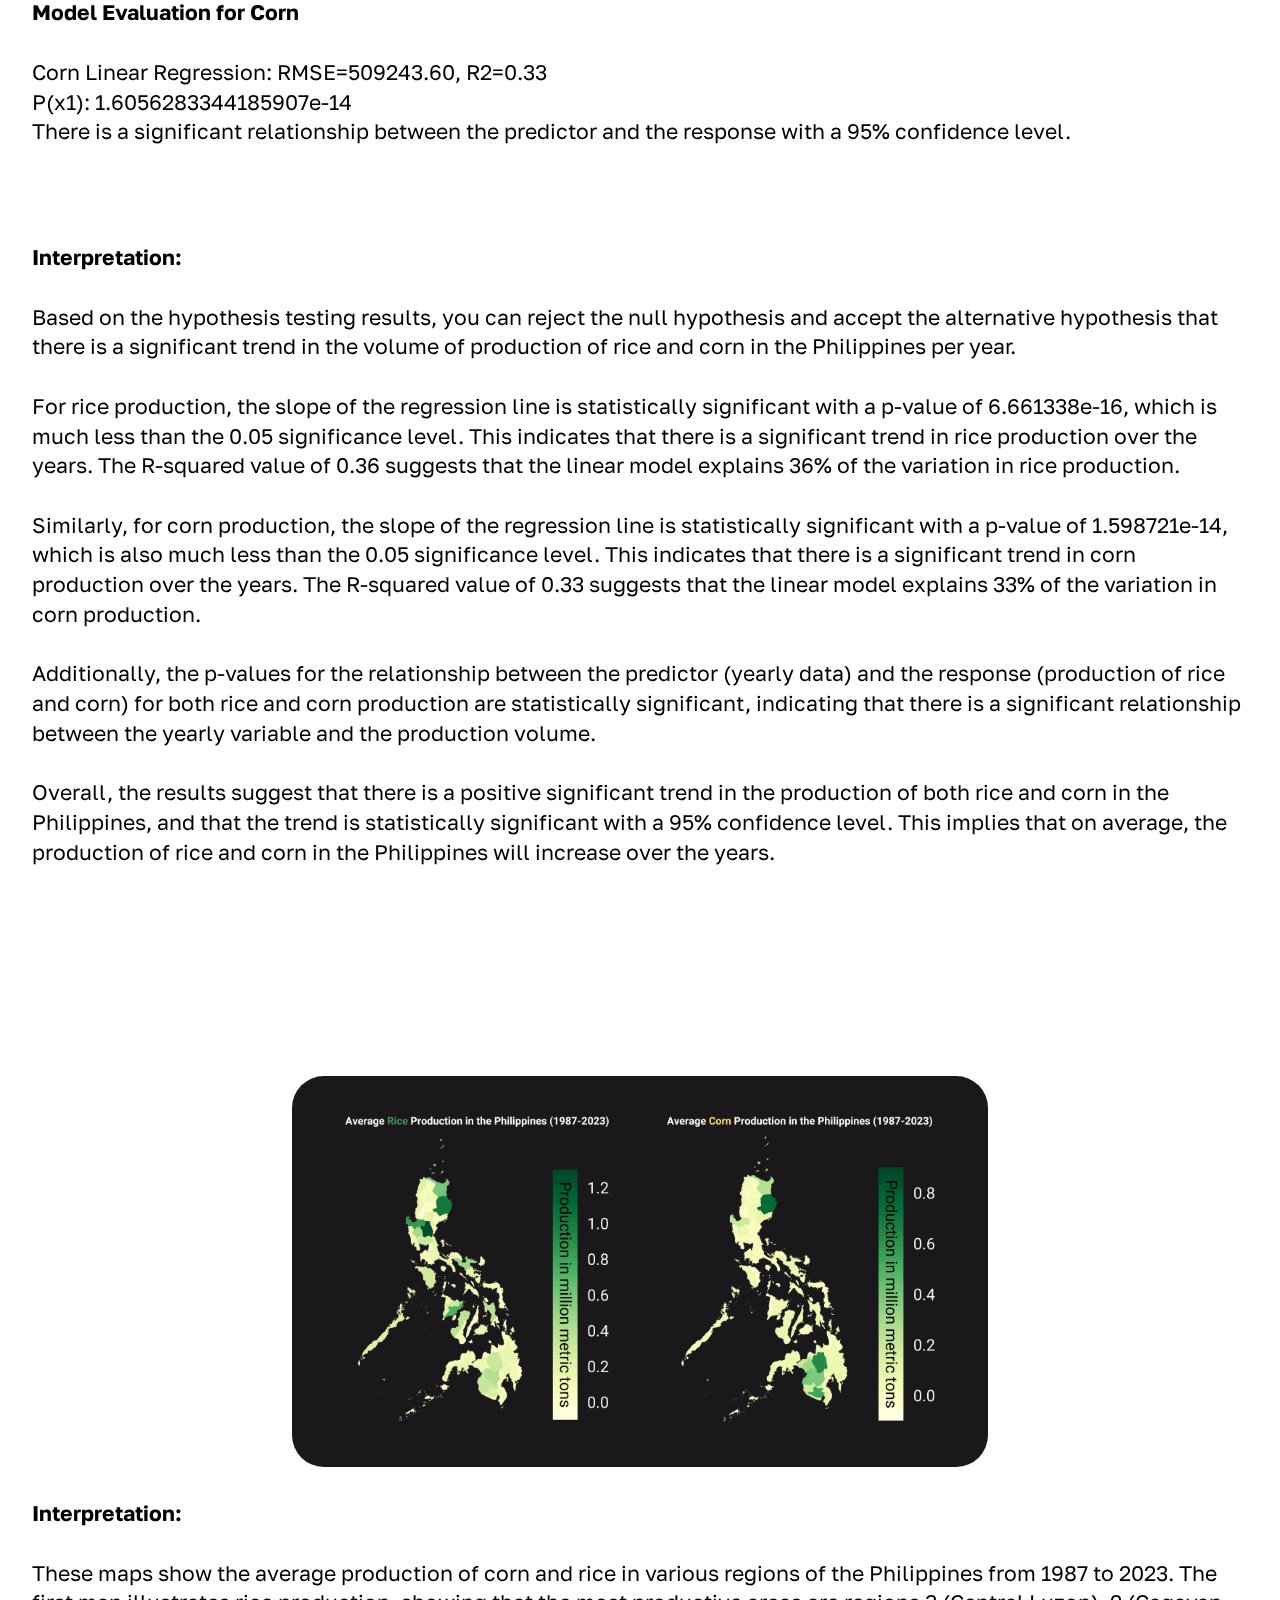
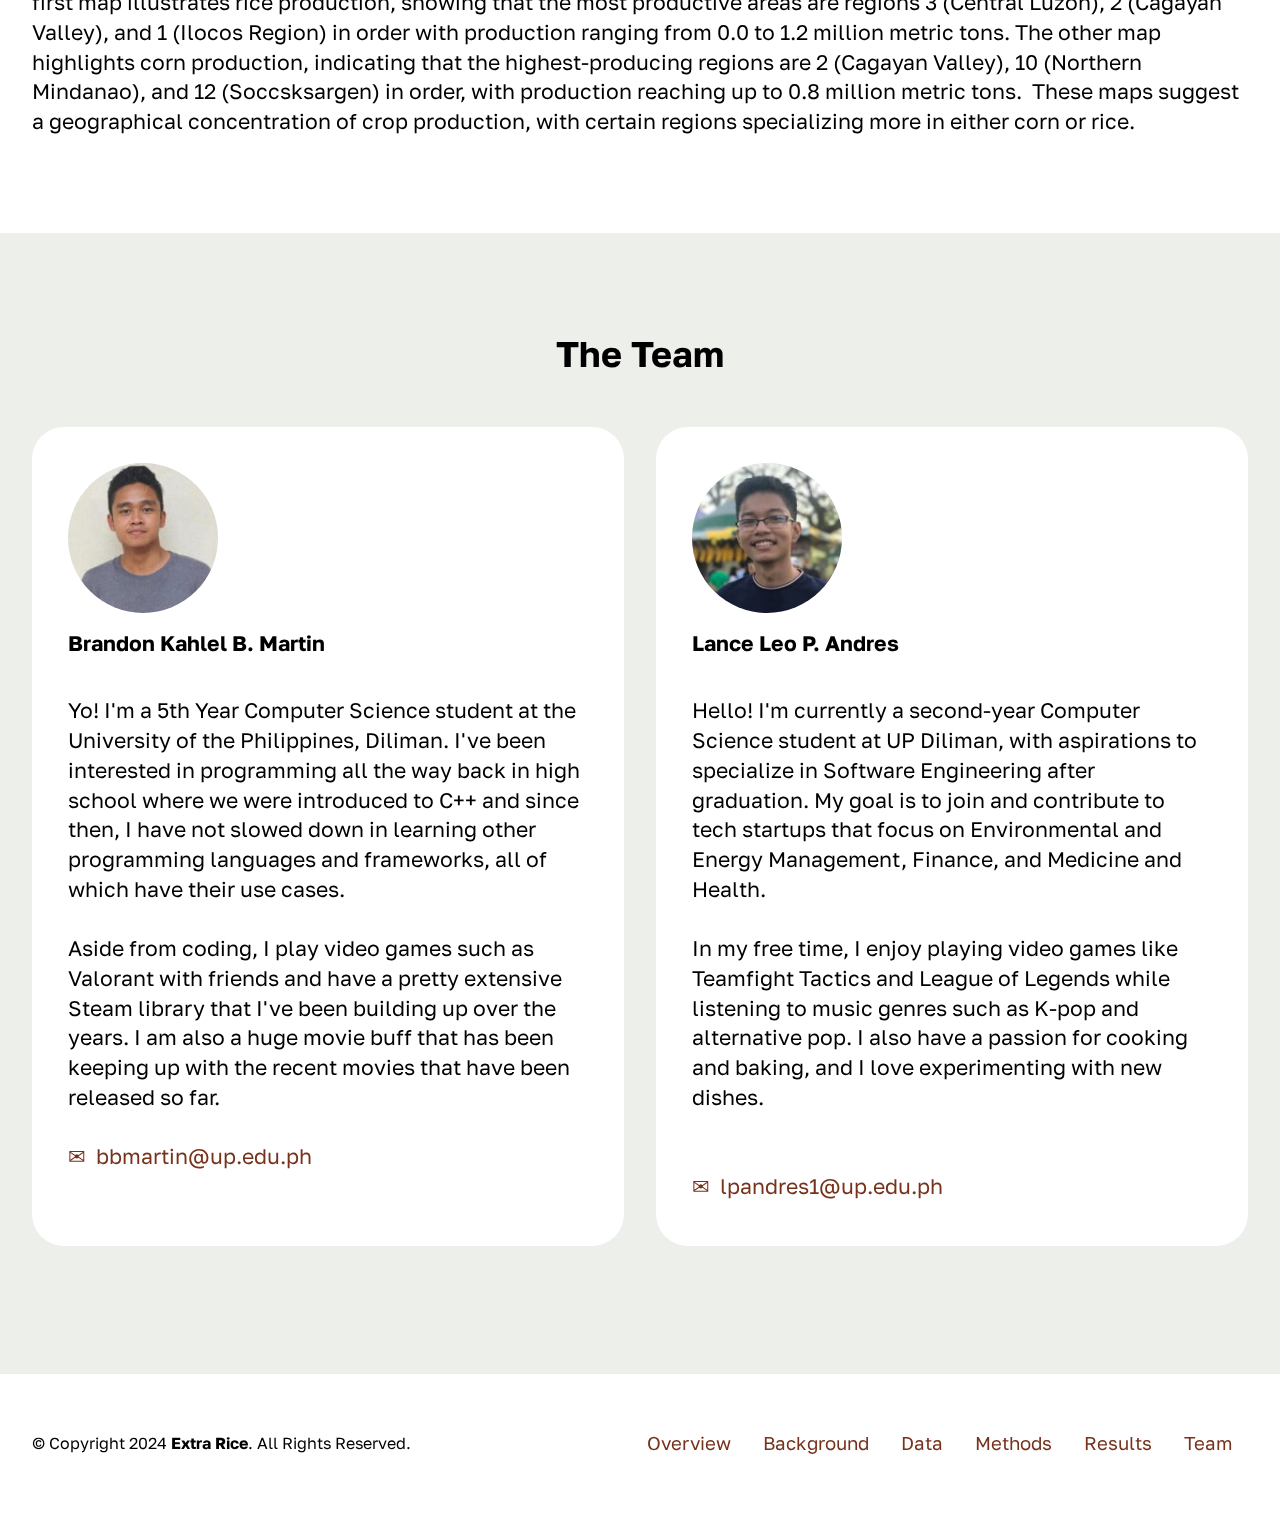
==== commit 27d3f984: "Add more graphs to Results section and add a Team section" ====
--- a/site/index.html
+++ b/site/index.html
@@ -20,7 +20,7 @@
   <link rel="stylesheet" href="assets/theme/css/style.css">
   <link rel="preload" href="https://fonts.googleapis.com/css2?family=Golos+Text:wght@400;700&display=swap&display=swap" as="style" onload="this.onload=null;this.rel='stylesheet'">
   <noscript><link rel="stylesheet" href="https://fonts.googleapis.com/css2?family=Golos+Text:wght@400;700&display=swap&display=swap"></noscript>
-  <link rel="preload" as="style" href="assets/mobirise/css/mbr-additional.css?v=cBfYvg"><link rel="stylesheet" href="assets/mobirise/css/mbr-additional.css?v=cBfYvg" type="text/css">
+  <link rel="preload" as="style" href="assets/mobirise/css/mbr-additional.css?v=nex0sp"><link rel="stylesheet" href="assets/mobirise/css/mbr-additional.css?v=nex0sp" type="text/css">
 
   
   
@@ -57,7 +57,7 @@
 					</li>
 					<li class="nav-item">
 						<a class="nav-link link text-black text-primary display-4" href="index.html#article13-h">Data</a>
-					</li><li class="nav-item"><a class="nav-link link text-black text-primary display-4" href="index.html#article11-l">Methods</a></li><li class="nav-item"><a class="nav-link link text-black text-primary display-4" href="index.html#article11-o">Results</a></li></ul>
+					</li><li class="nav-item"><a class="nav-link link text-black text-primary display-4" href="index.html#article11-l">Methods</a></li><li class="nav-item"><a class="nav-link link text-black text-primary display-4" href="index.html#article11-o">Results</a></li><li class="nav-item"><a class="nav-link link text-black text-primary display-4" href="index.html#features020-x">Team<br></a></li></ul>
 				
 				
 			</div>
@@ -308,6 +308,58 @@
     </div>
 </section>
 
+<section data-bs-version="5.1" class="image01 cid-udWHLXh9Dk" id="image01-y">
+  
+
+  
+  
+
+  <div class="container-fluid">
+    <div class="row justify-content-center">
+      <div class="col-12 col-lg-7">
+        <div class="image-wrapper mb-4">
+          <img class="w-100" src="assets/images/trend-1-1920x1080.png" alt="Mobirise Website Builder">
+        </div>
+        
+        
+      </div>
+    </div>
+  </div>
+</section>
+
+<section data-bs-version="5.1" class="image01 cid-udWJaPytee" id="image01-10">
+  
+
+  
+  
+
+  <div class="container-fluid">
+    <div class="row justify-content-center">
+      <div class="col-12 col-lg-7">
+        <div class="image-wrapper mb-4">
+          <img class="w-100" src="assets/images/trend-2-1920x1080.png" alt="Mobirise Website Builder">
+        </div>
+        
+        
+      </div>
+    </div>
+  </div>
+</section>
+
+<section data-bs-version="5.1" class="article12 cid-udWHMOMx9S" id="article12-z">    
+    
+    <div class="container">
+        <div class="row justify-content-center">
+            <div class="col-md-12 col-lg-12">
+                
+                
+                <p class="mbr-text mbr-fonts-style display-7"><strong>Interpretation:</strong><br>
+<br>These plots depict the production trends of corn and rice in the Philippines from 1987 to 2023. Both graphs show a general upward trend in production, as indicated by the blue linear trend lines. Corn production exhibits higher volatility with pronounced seasonal peaks and troughs, primarily peaking in Q3 and Q1 (green) and troughing in Q2 and Q4 (red). In contrast, rice production demonstrates a more consistent increase with slightly less volatility, peaking in Q4 (green) and troughing in Q2 and Q3 (red). The shaded regions around the trend lines represent the confidence intervals, indicating a steady increase in production over the years for both crops.<br></p>
+            </div>
+        </div>
+    </div>
+</section>
+
 <section data-bs-version="5.1" class="image01 cid-udFqgYOP6G" id="image01-p">
   
 
@@ -393,7 +445,7 @@
     <div class="row justify-content-center">
       <div class="col-12 col-lg-7">
         <div class="image-wrapper mb-4">
-          <img class="w-100" src="assets/images/rq2-2788x1494.png" alt="Mobirise Website Builder">
+          <img class="w-100" src="assets/images/rice-corn-prod-in-ph-1920x1080.png" alt="Mobirise Website Builder">
         </div>
         
         
@@ -409,10 +461,56 @@
             <div class="col-md-12 col-lg-12">
                 
                 
-                <p class="mbr-text mbr-fonts-style display-7"><strong>Interpretation:</strong><br><br>The total amount of units produced of each crop type by each region within the yearly range of 1987 to 2023 was compared to the units produced of the same crop type across all regions, resulting in the percentages represented above by pie graphs, one for each crop type. The top three producers are highlighted for each pie chart, of which Region 2 (Cagayan Valley) shows up in most, possibly indicating that one of the region's primary exports is grain crops. On the other hand, it can be noted that the top three producers of each crop type only amounts to about 25% on average, more or less.</p>
-            </div>
-        </div>
-    </div>
+                <p class="mbr-text mbr-fonts-style display-7"><strong>Interpretation:</strong><br><br>These maps show the average production of corn and rice in various regions of the Philippines from 1987 to 2023. The first map illustrates rice production, showing that the most productive areas are regions 3 (Central Luzon), 2 (Cagayan Valley), and 1 (Ilocos Region) in order with production ranging from 0.0 to 1.2 million metric tons. The other map highlights corn production, indicating that the highest-producing regions are 2 (Cagayan Valley), 10 (Northern Mindanao), and 12 (Soccsksargen) in order, with production reaching up to 0.8 million metric tons.&nbsp; These maps suggest a geographical concentration of crop production, with certain regions specializing more in either corn or rice.</p>
+            </div>
+        </div>
+    </div>
+</section>
+
+<section data-bs-version="5.1" class="start features20 cid-udWmeSDvuj" id="features020-x">
+	
+
+	
+	
+	<div class="container">
+		<div class="row mb-5 justify-content-center">
+			<div class="col-12 mb-0 content-head">
+				<h5 class="mbr-section-title mbr-fonts-style align-center mb-0 display-5">
+					<strong>The Team</strong></h5>
+				
+			</div>
+		</div>
+		<div class="row">
+			<div class="item features-without-image col-12 col-md-6 col-lg-6 item-mb">
+				<div class="item-wrapper">
+					<div class="card-box align-left">
+						<div class="img-wrapper mb-3">
+							<img src="assets/images/pp-160x160.jpg" alt="" style="width: 150px !important; height: 150px !important;">
+						</div>
+						<h5 class="card-title mbr-fonts-style display-7">
+							<strong>Brandon Kahlel B. Martin</strong><br><strong><br></strong></h5>
+						<p class="card-text mbr-fonts-style display-7">
+							Yo! I'm a 5th Year Computer Science student at the University of the Philippines, Diliman. I've been interested in programming all the way back in high school where we were introduced to C++ and since then, I have not slowed down in learning other programming languages and frameworks, all of which have their use cases.<br><br>Aside from coding, I play video games such as Valorant with friends and have a pretty extensive Steam library that I've been building up over the years. I am also a huge movie buff that has been keeping up with the recent movies that have been released so far.<br><br><a href="mailto:bbmartin@up.edu.ph" class="text-primary">✉&nbsp; bbmartin@up.edu.ph</a><a href="mailto:bbmartin@up.edu.ph" class="text-primary"><br></a></p>
+					</div>
+				</div>
+			</div>
+			<div class="item features-without-image col-12 col-md-6 col-lg-6 item-mb">
+				<div class="item-wrapper">
+					<div class="card-box align-left">
+						<div class="img-wrapper mb-3">
+							<img src="assets/images/lance-160x160.jpg" alt="" style="width: 150px !important; height: 150px !important;">
+						</div>
+						<h5 class="card-title mbr-fonts-style display-7"><strong>Lance Leo P. Andres</strong><br><strong><br></strong>
+						</h5>
+						<p class="card-text mbr-fonts-style display-7">Hello! I'm currently a second-year Computer Science student at UP Diliman, with aspirations to specialize in Software Engineering after graduation. My goal is to join and contribute to tech startups that focus on Environmental and Energy Management, Finance, and Medicine and Health.
+<br>
+<br>In my free time, I enjoy playing video games like Teamfight Tactics and League of Legends while listening to music genres such as K-pop and alternative pop. I also have a passion for cooking and baking, and I love experimenting with new dishes.<br><br><br><a href="mailto:lpandres1@up.edu.ph" class="text-primary">✉&nbsp; lpandres1@up.edu.ph</a><br></p>
+					</div>
+				</div>
+			</div>
+			
+		</div>
+	</div>
 </section>
 
 <section data-bs-version="5.1" class="footer2 cid-uac91nWOZ8" once="footers" id="footer02-0">
@@ -423,18 +521,18 @@
 
     <div class="container">
         <div class="row">
-            <div class="col-12 col-lg-6 center mt-2 mb-3">
-                <p class="mbr-fonts-style copyright mb-0 display-7">
+            <div class="col-12 col-lg-5 center mt-2 mb-3">
+                <p class="mbr-fonts-style copyright mb-0 display-8">
                     © Copyright 2024 <strong>Extra Rice</strong>. All Rights Reserved.</p>
             </div>
-            <div class="col-12 col-lg-6 center">
+            <div class="col-12 col-lg-7 center">
                 <div class="row-links mt-2 mb-3">
                     <ul class="row-links-soc">
                         
                         
                         
                         
-                    <li class="row-links-soc-item mbr-fonts-style display-4"><a href="index.html#hero-16-uabV7opFOh" class="text-primary">Home</a></li><li class="row-links-soc-item mbr-fonts-style display-4"><a href="index.html#article15-8" class="text-primary">Overview</a></li><li class="row-links-soc-item mbr-fonts-style display-4"><a href="index.html#features029-j" class="text-primary">Background</a></li><li class="row-links-soc-item mbr-fonts-style display-4"><a href="index.html#article13-h" class="text-primary">Data</a></li></ul>
+                    <li class="row-links-soc-item mbr-fonts-style display-4"><a href="index.html#article15-8" class="text-primary">Overview</a></li><li class="row-links-soc-item mbr-fonts-style display-4"><a href="index.html#features029-j" class="text-primary">Background</a></li><li class="row-links-soc-item mbr-fonts-style display-4"><a href="index.html#article13-h" class="text-primary">Data</a></li><li class="row-links-soc-item mbr-fonts-style display-4"><a href="index.html#features010-n" class="text-primary">Methods</a></li><li class="row-links-soc-item mbr-fonts-style display-4"><a href="index.html#article11-o" class="text-primary">Results</a></li><li class="row-links-soc-item mbr-fonts-style display-4"><a href="index.html#features020-x" class="text-primary">Team</a></li></ul>
                 </div>
             </div>
         </div>
@@ -446,7 +544,8 @@
 <script src="assets/smoothscroll/smooth-scroll.js"></script>
 <script src="assets/ytplayer/index.js"></script>
 <script src="assets/dropdown/js/navbar-dropdown.js"></script>
-<script src="assets/theme/js/script.js"></script>
+<script src="assets/theme/js/script.js"></script>  
+  
   
 </body>
 </html>--- a/site/assets/mobirise/css/mbr-additional.css
+++ b/site/assets/mobirise/css/mbr-additional.css
@@ -1666,6 +1666,60 @@
 .cid-udFpeBdR7u .mbr-section-title {
   text-align: left;
 }
+.cid-udWHLXh9Dk {
+  padding-top: 2rem;
+  padding-bottom: 0rem;
+  background-color: #ffffff;
+}
+.cid-udWHLXh9Dk .mbr-fallback-image.disabled {
+  display: none;
+}
+.cid-udWHLXh9Dk .mbr-fallback-image {
+  display: block;
+  background-size: cover;
+  background-position: center center;
+  width: 100%;
+  height: 100%;
+  position: absolute;
+  top: 0;
+}
+.cid-udWHLXh9Dk .row {
+  flex-direction: row-reverse;
+}
+.cid-udWJaPytee {
+  padding-top: 2rem;
+  padding-bottom: 0rem;
+  background-color: #ffffff;
+}
+.cid-udWJaPytee .mbr-fallback-image.disabled {
+  display: none;
+}
+.cid-udWJaPytee .mbr-fallback-image {
+  display: block;
+  background-size: cover;
+  background-position: center center;
+  width: 100%;
+  height: 100%;
+  position: absolute;
+  top: 0;
+}
+.cid-udWJaPytee .row {
+  flex-direction: row-reverse;
+}
+.cid-udWHMOMx9S {
+  padding-top: 0rem;
+  padding-bottom: 5rem;
+  background-color: #ffffff;
+}
+.cid-udWHMOMx9S .mbr-text {
+  color: #000000;
+}
+.cid-udWHMOMx9S .mbr-section-subtitle {
+  color: #000000;
+}
+.cid-udWHMOMx9S .mbr-section-title {
+  color: #000000;
+}
 .cid-udFqgYOP6G {
   padding-top: 2rem;
   padding-bottom: 0rem;
@@ -1748,6 +1802,67 @@
 .cid-udFuODfdMy .mbr-section-title {
   color: #000000;
 }
+.cid-udWmeSDvuj {
+  padding-top: 6rem;
+  padding-bottom: 6rem;
+  background-color: #edefeb;
+}
+.cid-udWmeSDvuj .mbr-fallback-image.disabled {
+  display: none;
+}
+.cid-udWmeSDvuj .item-wrapper img {
+  width: 80px;
+  height: 80px;
+  object-fit: cover;
+  border-radius: 50% !important;
+}
+.cid-udWmeSDvuj .mbr-fallback-image {
+  display: block;
+  background-size: cover;
+  background-position: center center;
+  width: 100%;
+  height: 100%;
+  position: absolute;
+  top: 0;
+}
+.cid-udWmeSDvuj .item-wrapper {
+  background: #ffffff;
+  margin-bottom: 0.5rem;
+  padding: 2.25rem;
+  height: 100%;
+}
+@media (max-width: 767px) {
+  .cid-udWmeSDvuj .item-wrapper {
+    padding: 2rem 1.5rem;
+    margin-bottom: 1rem;
+  }
+}
+@media (min-width: 992px) and (max-width: 1200px) {
+  .cid-udWmeSDvuj .item-wrapper {
+    padding: 2rem 1.5rem;
+  }
+}
+.cid-udWmeSDvuj .card-title,
+.cid-udWmeSDvuj .iconfont-wrapper {
+  color: #000000;
+}
+.cid-udWmeSDvuj .card-text {
+  color: #000000;
+}
+.cid-udWmeSDvuj .content-head {
+  max-width: 800px;
+}
+.cid-udWmeSDvuj .mbr-section-title {
+  color: #000000;
+}
+.cid-udWmeSDvuj .item-mb {
+  margin-bottom: 2rem;
+}
+@media (max-width: 767px) {
+  .cid-udWmeSDvuj .item-mb {
+    margin-bottom: 1rem;
+  }
+}
 .cid-uac91nWOZ8 {
   padding-top: 3rem;
   padding-bottom: 3rem;
--- a/site/assets/mobirise/css/mbr-additional.css
+++ b/site/assets/mobirise/css/mbr-additional.css
@@ -1666,6 +1666,60 @@
 .cid-udFpeBdR7u .mbr-section-title {
   text-align: left;
 }
+.cid-udWHLXh9Dk {
+  padding-top: 2rem;
+  padding-bottom: 0rem;
+  background-color: #ffffff;
+}
+.cid-udWHLXh9Dk .mbr-fallback-image.disabled {
+  display: none;
+}
+.cid-udWHLXh9Dk .mbr-fallback-image {
+  display: block;
+  background-size: cover;
+  background-position: center center;
+  width: 100%;
+  height: 100%;
+  position: absolute;
+  top: 0;
+}
+.cid-udWHLXh9Dk .row {
+  flex-direction: row-reverse;
+}
+.cid-udWJaPytee {
+  padding-top: 2rem;
+  padding-bottom: 0rem;
+  background-color: #ffffff;
+}
+.cid-udWJaPytee .mbr-fallback-image.disabled {
+  display: none;
+}
+.cid-udWJaPytee .mbr-fallback-image {
+  display: block;
+  background-size: cover;
+  background-position: center center;
+  width: 100%;
+  height: 100%;
+  position: absolute;
+  top: 0;
+}
+.cid-udWJaPytee .row {
+  flex-direction: row-reverse;
+}
+.cid-udWHMOMx9S {
+  padding-top: 0rem;
+  padding-bottom: 5rem;
+  background-color: #ffffff;
+}
+.cid-udWHMOMx9S .mbr-text {
+  color: #000000;
+}
+.cid-udWHMOMx9S .mbr-section-subtitle {
+  color: #000000;
+}
+.cid-udWHMOMx9S .mbr-section-title {
+  color: #000000;
+}
 .cid-udFqgYOP6G {
   padding-top: 2rem;
   padding-bottom: 0rem;
@@ -1748,6 +1802,67 @@
 .cid-udFuODfdMy .mbr-section-title {
   color: #000000;
 }
+.cid-udWmeSDvuj {
+  padding-top: 6rem;
+  padding-bottom: 6rem;
+  background-color: #edefeb;
+}
+.cid-udWmeSDvuj .mbr-fallback-image.disabled {
+  display: none;
+}
+.cid-udWmeSDvuj .item-wrapper img {
+  width: 80px;
+  height: 80px;
+  object-fit: cover;
+  border-radius: 50% !important;
+}
+.cid-udWmeSDvuj .mbr-fallback-image {
+  display: block;
+  background-size: cover;
+  background-position: center center;
+  width: 100%;
+  height: 100%;
+  position: absolute;
+  top: 0;
+}
+.cid-udWmeSDvuj .item-wrapper {
+  background: #ffffff;
+  margin-bottom: 0.5rem;
+  padding: 2.25rem;
+  height: 100%;
+}
+@media (max-width: 767px) {
+  .cid-udWmeSDvuj .item-wrapper {
+    padding: 2rem 1.5rem;
+    margin-bottom: 1rem;
+  }
+}
+@media (min-width: 992px) and (max-width: 1200px) {
+  .cid-udWmeSDvuj .item-wrapper {
+    padding: 2rem 1.5rem;
+  }
+}
+.cid-udWmeSDvuj .card-title,
+.cid-udWmeSDvuj .iconfont-wrapper {
+  color: #000000;
+}
+.cid-udWmeSDvuj .card-text {
+  color: #000000;
+}
+.cid-udWmeSDvuj .content-head {
+  max-width: 800px;
+}
+.cid-udWmeSDvuj .mbr-section-title {
+  color: #000000;
+}
+.cid-udWmeSDvuj .item-mb {
+  margin-bottom: 2rem;
+}
+@media (max-width: 767px) {
+  .cid-udWmeSDvuj .item-mb {
+    margin-bottom: 1rem;
+  }
+}
 .cid-uac91nWOZ8 {
   padding-top: 3rem;
   padding-bottom: 3rem;
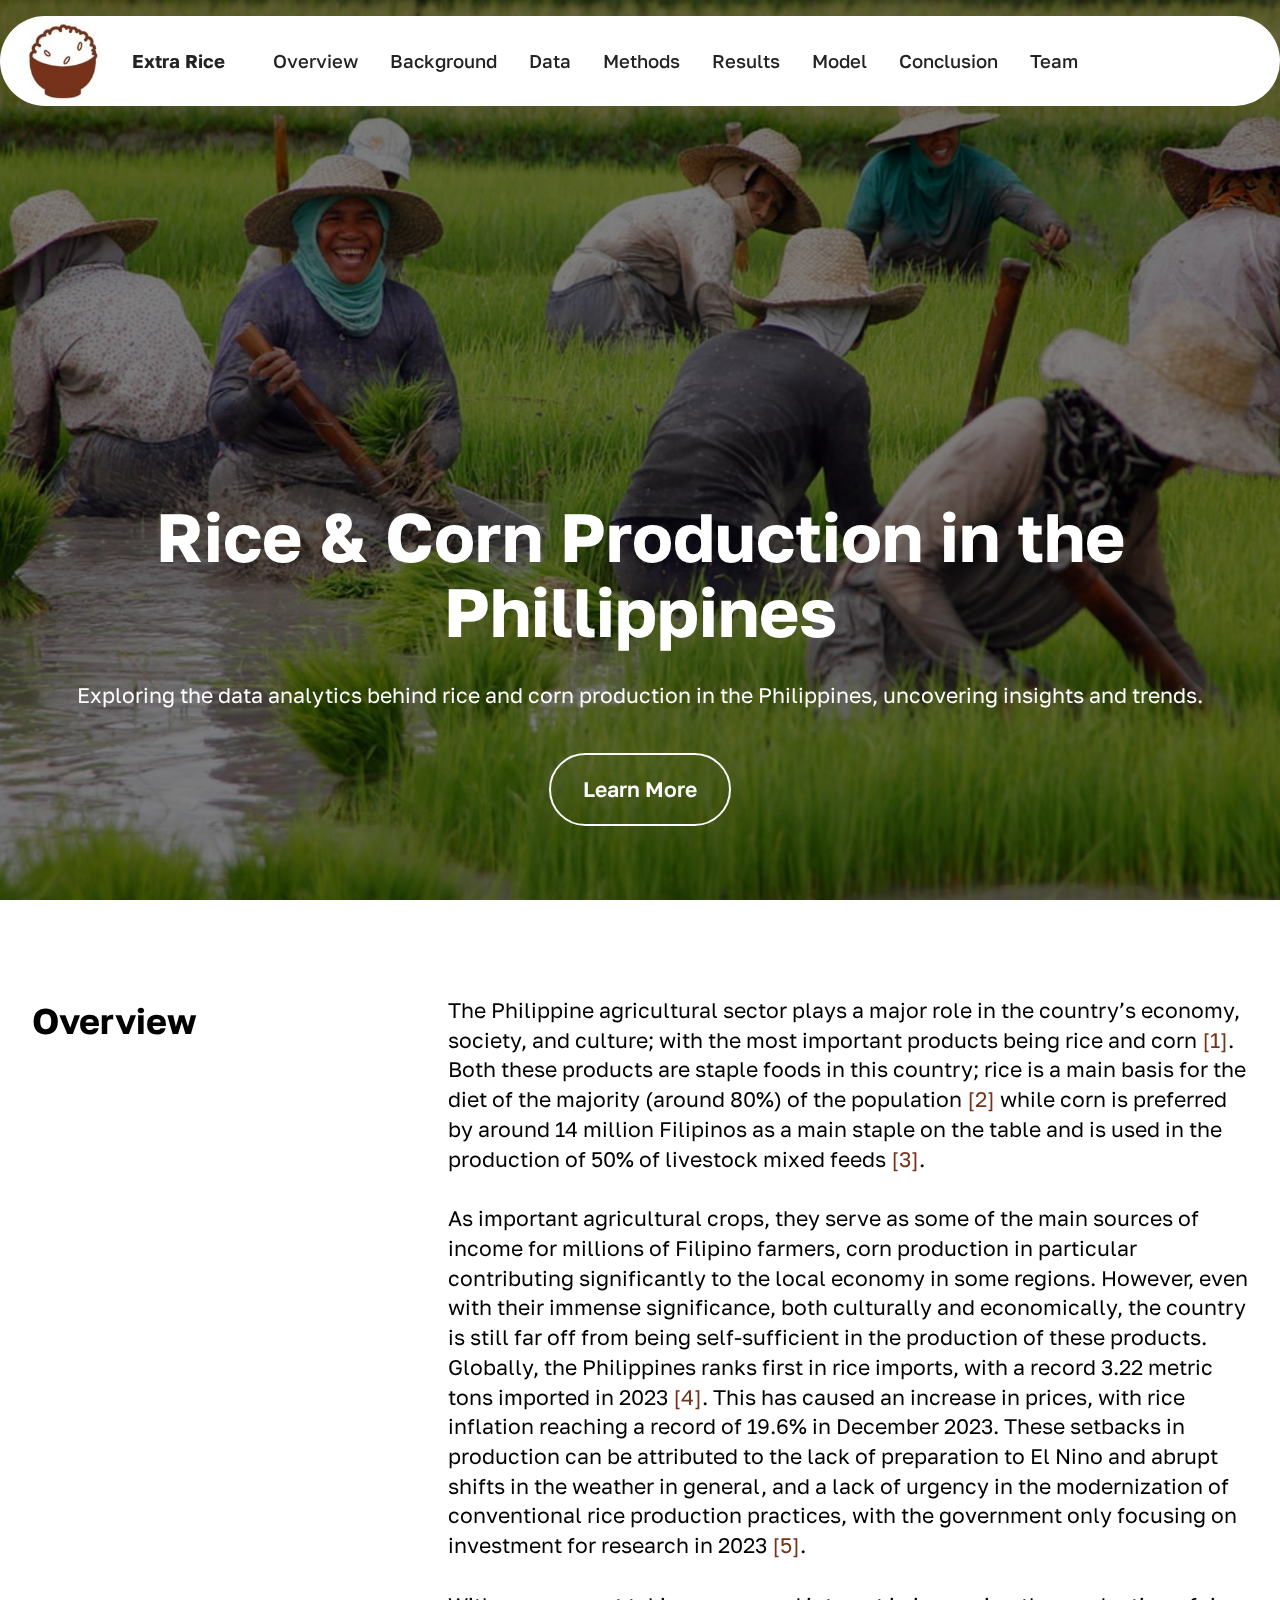
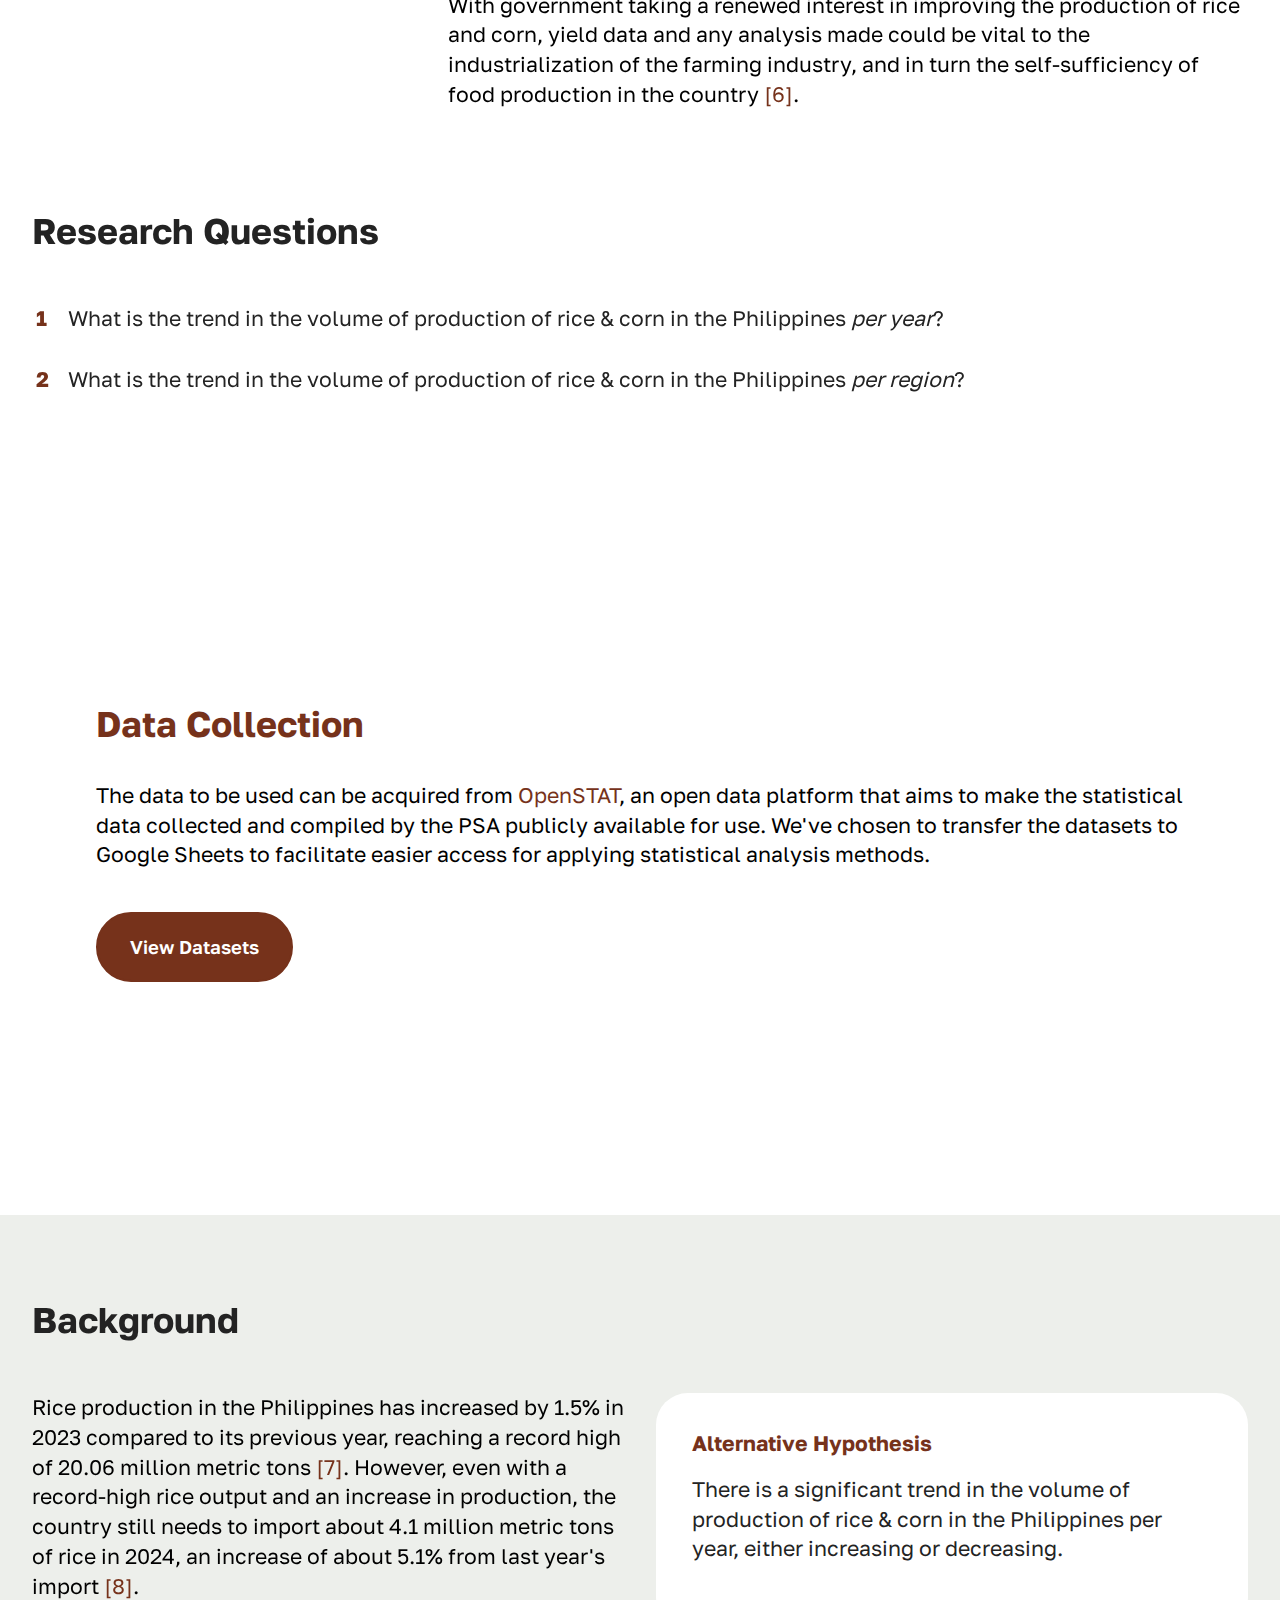
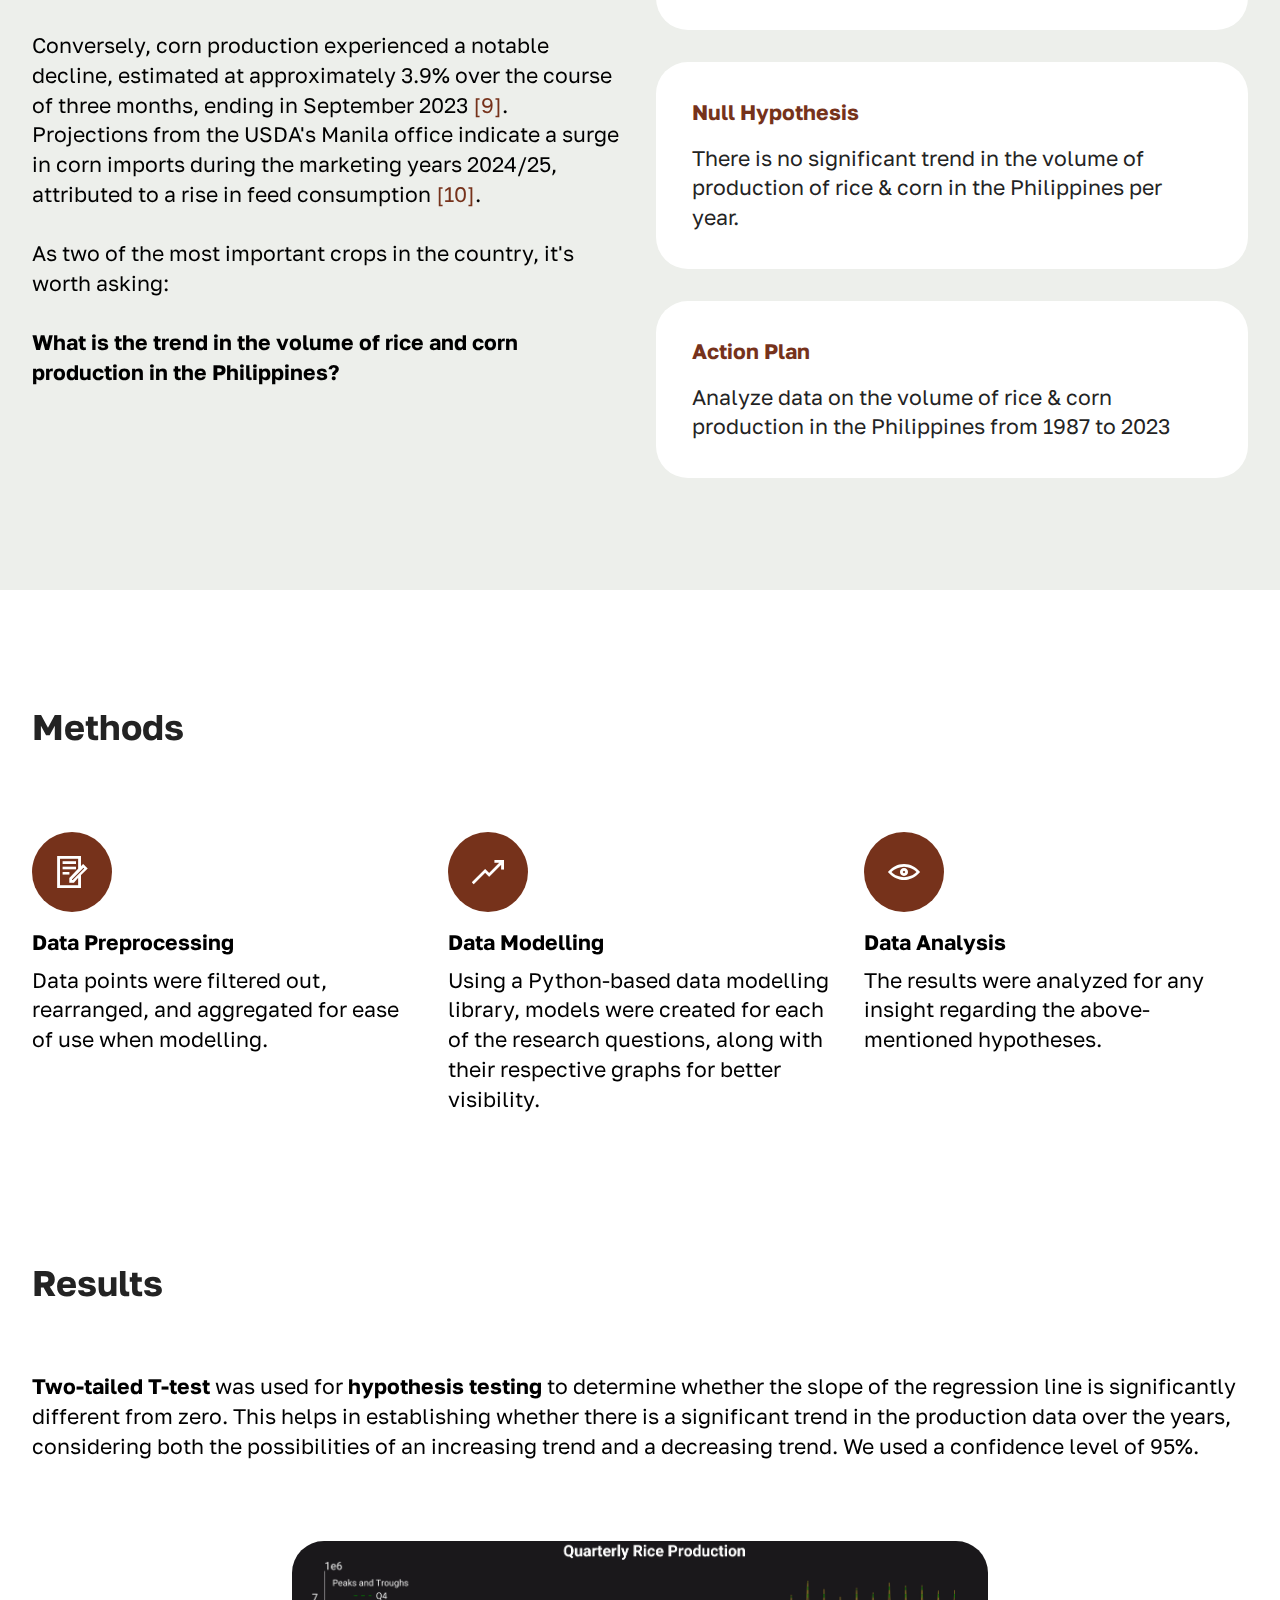
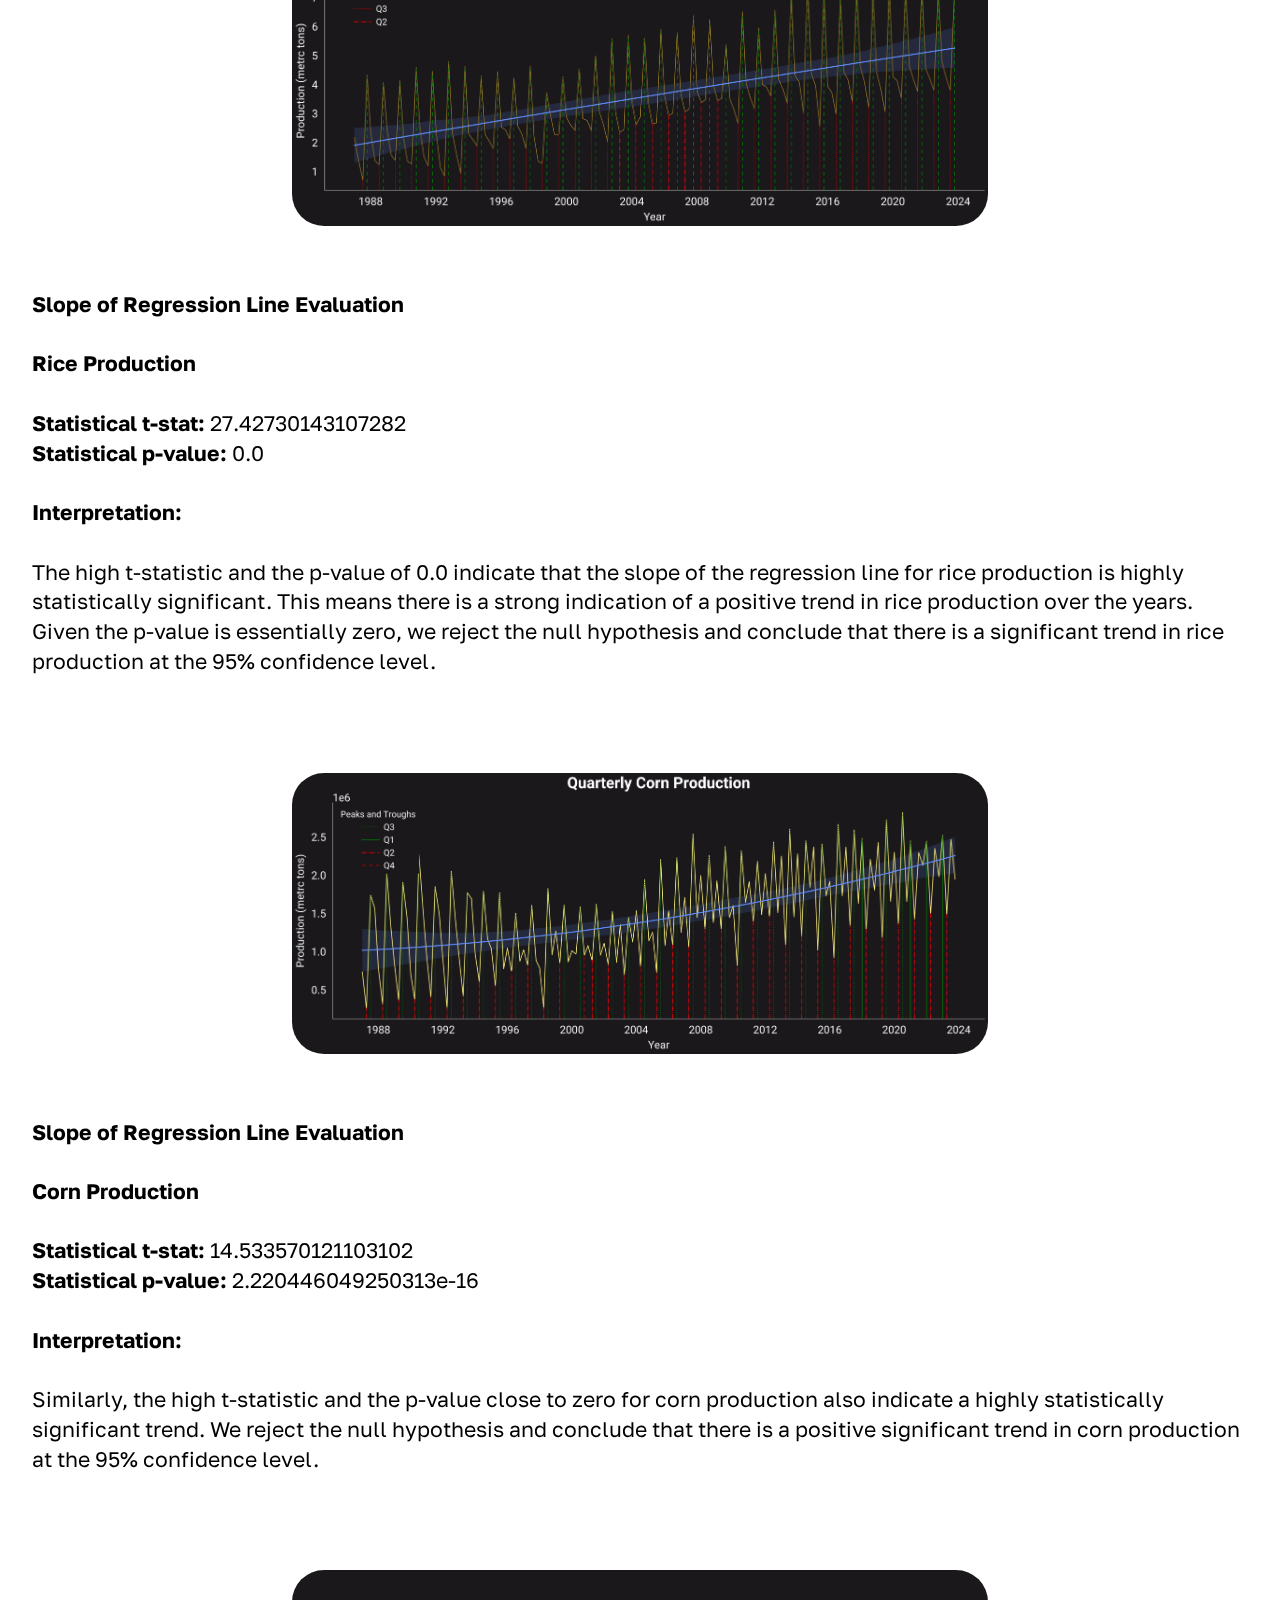
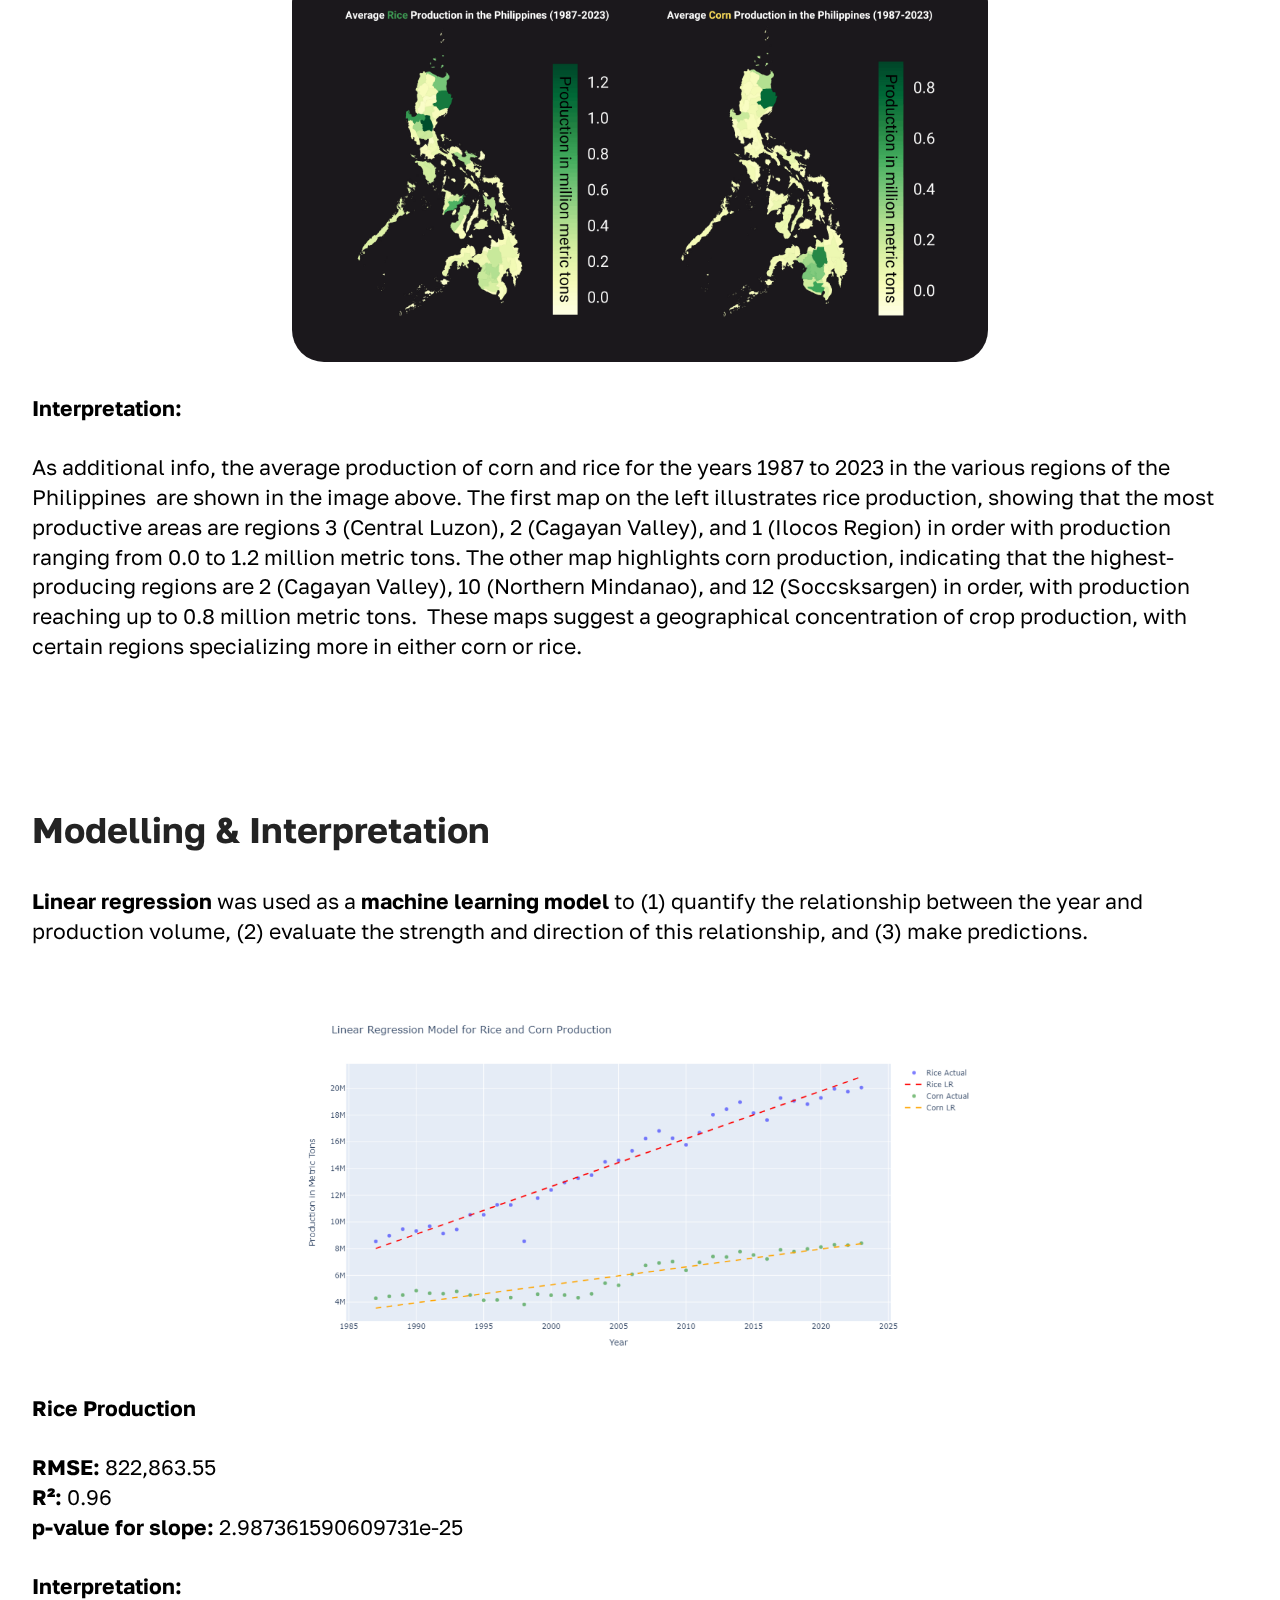
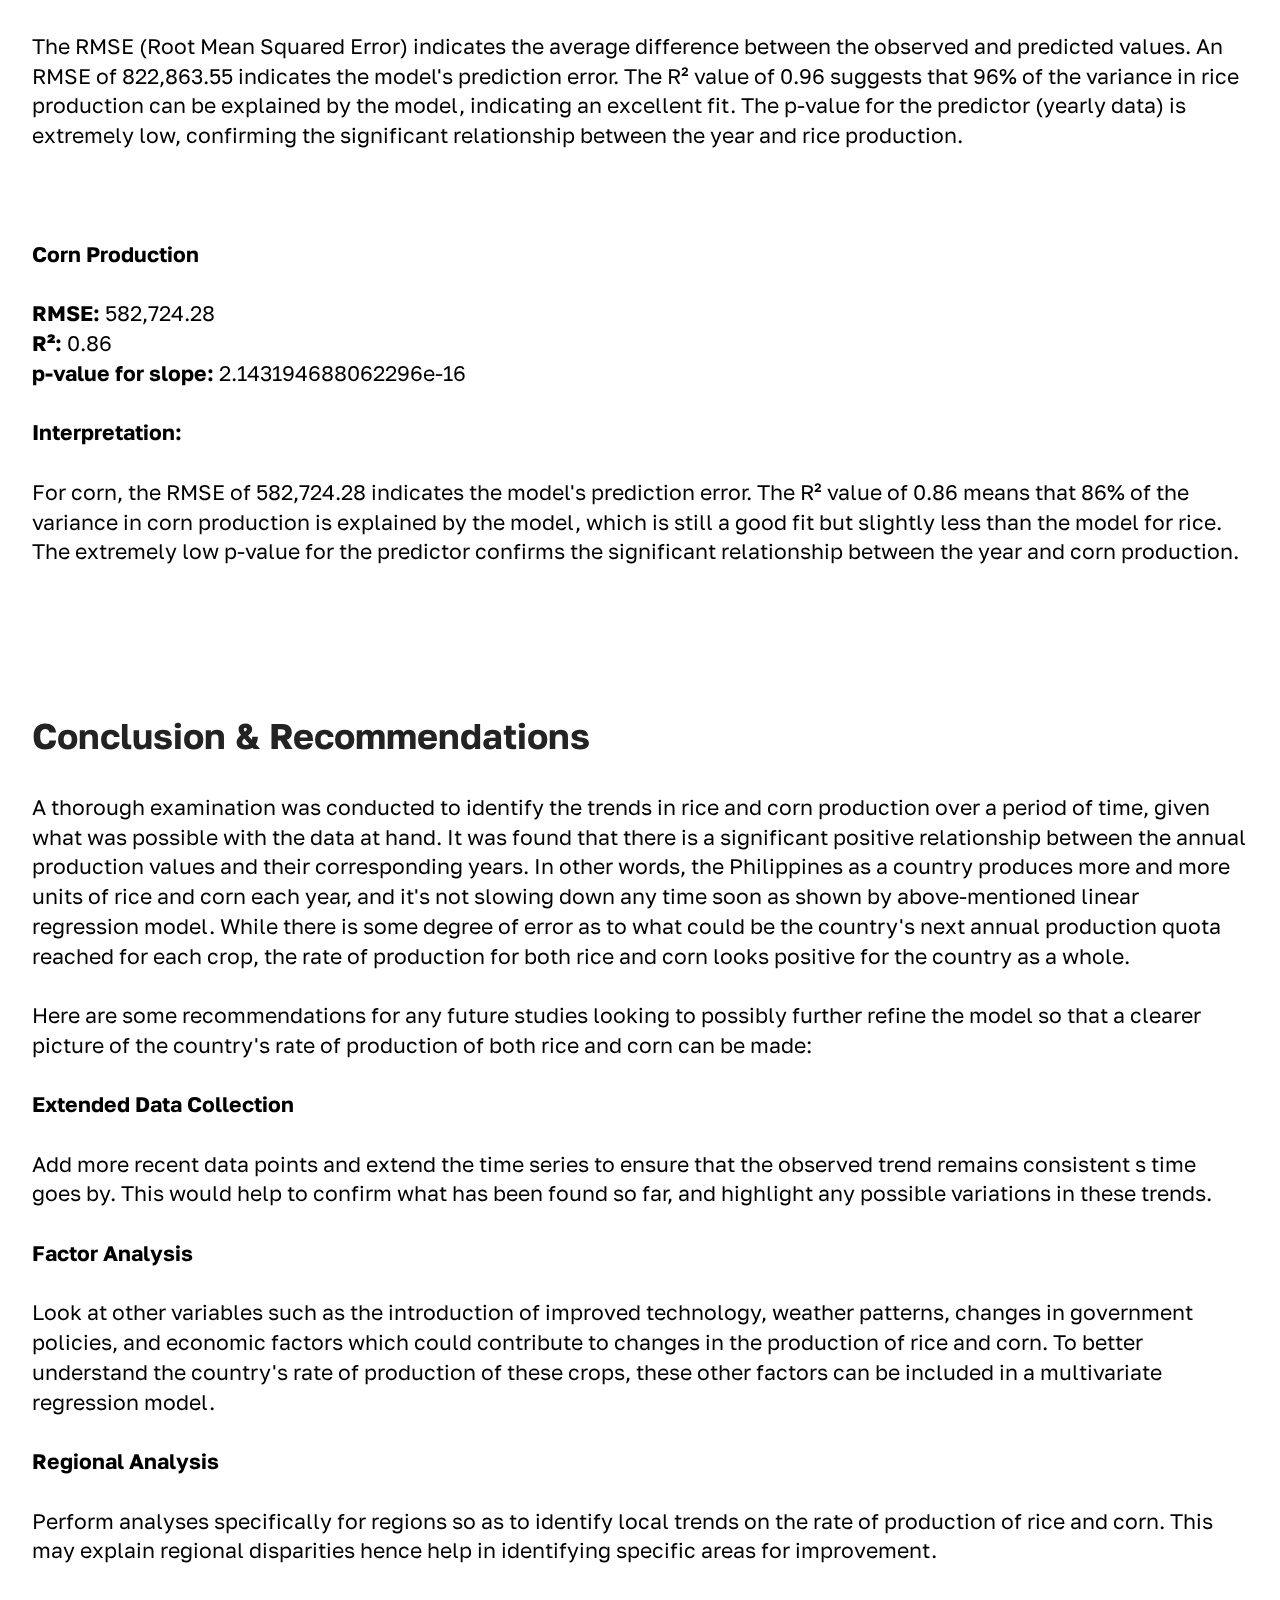
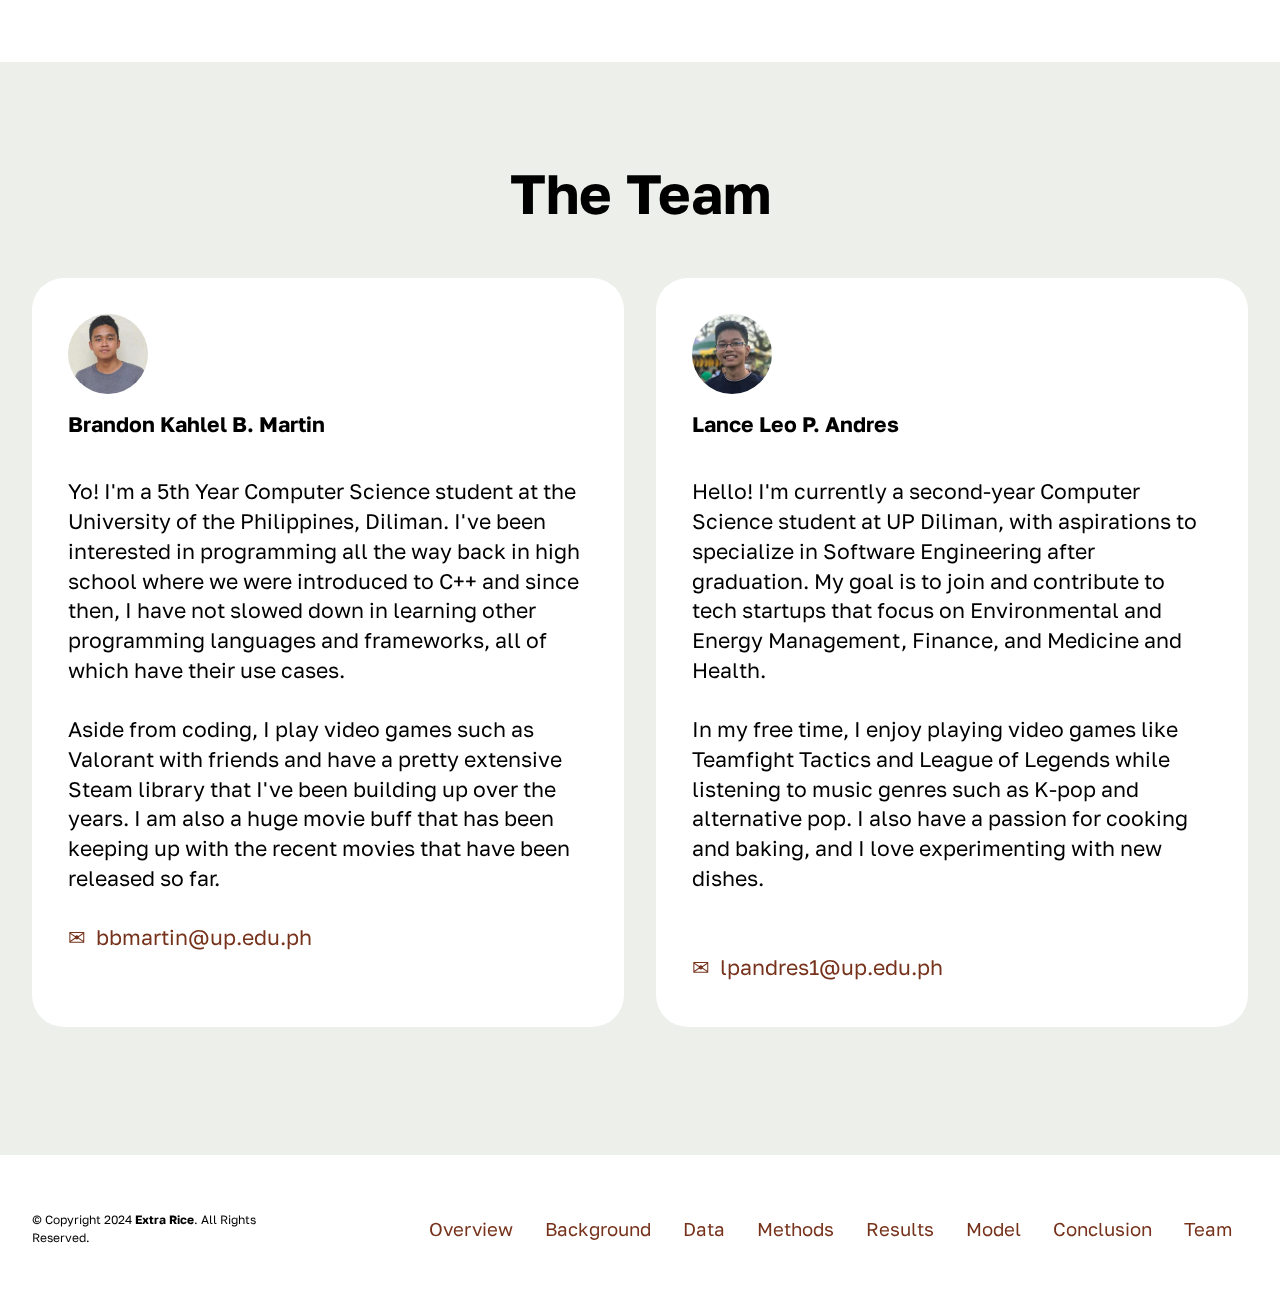
==== commit 1a997c1e: "Add Model and Conclusion sections" ====
--- a/site/index.html
+++ b/site/index.html
@@ -20,7 +20,7 @@
   <link rel="stylesheet" href="assets/theme/css/style.css">
   <link rel="preload" href="https://fonts.googleapis.com/css2?family=Golos+Text:wght@400;700&display=swap&display=swap" as="style" onload="this.onload=null;this.rel='stylesheet'">
   <noscript><link rel="stylesheet" href="https://fonts.googleapis.com/css2?family=Golos+Text:wght@400;700&display=swap&display=swap"></noscript>
-  <link rel="preload" as="style" href="assets/mobirise/css/mbr-additional.css?v=nex0sp"><link rel="stylesheet" href="assets/mobirise/css/mbr-additional.css?v=nex0sp" type="text/css">
+  <link rel="preload" as="style" href="assets/mobirise/css/mbr-additional.css?v=0W37sV"><link rel="stylesheet" href="assets/mobirise/css/mbr-additional.css?v=0W37sV" type="text/css">
 
   
   
@@ -57,7 +57,7 @@
 					</li>
 					<li class="nav-item">
 						<a class="nav-link link text-black text-primary display-4" href="index.html#article13-h">Data</a>
-					</li><li class="nav-item"><a class="nav-link link text-black text-primary display-4" href="index.html#article11-l">Methods</a></li><li class="nav-item"><a class="nav-link link text-black text-primary display-4" href="index.html#article11-o">Results</a></li><li class="nav-item"><a class="nav-link link text-black text-primary display-4" href="index.html#features020-x">Team<br></a></li></ul>
+					</li><li class="nav-item"><a class="nav-link link text-black text-primary display-4" href="index.html#article11-l">Methods</a></li><li class="nav-item"><a class="nav-link link text-black text-primary display-4" href="index.html#article11-o">Results</a></li><li class="nav-item"><a class="nav-link link text-black text-primary display-4" href="index.html#article11-14">Model</a></li><li class="nav-item"><a class="nav-link link text-black text-primary display-4" href="index.html#article11-16">Conclusion</a></li><li class="nav-item"><a class="nav-link link text-black text-primary display-4" href="index.html#features020-x">Team<br></a></li></ul>
 				
 				
 			</div>
@@ -308,6 +308,19 @@
     </div>
 </section>
 
+<section data-bs-version="5.1" class="article12 cid-ug56hmUnJF" id="article12-11">    
+    
+    <div class="container">
+        <div class="row justify-content-center">
+            <div class="col-md-12 col-lg-12">
+                
+                
+                <p class="mbr-text mbr-fonts-style display-7"><strong>Two-tailed T-test</strong> was used for <strong>hypothesis testing</strong> to determine whether the slope of the regression line is significantly different from zero. This helps in establishing whether there is a significant trend in the production data over the years, considering both the possibilities of an increasing trend and a decreasing trend. We used a confidence level of 95%.</p>
+            </div>
+        </div>
+    </div>
+</section>
+
 <section data-bs-version="5.1" class="image01 cid-udWHLXh9Dk" id="image01-y">
   
 
@@ -318,13 +331,29 @@
     <div class="row justify-content-center">
       <div class="col-12 col-lg-7">
         <div class="image-wrapper mb-4">
-          <img class="w-100" src="assets/images/trend-1-1920x1080.png" alt="Mobirise Website Builder">
-        </div>
-        
-        
-      </div>
-    </div>
-  </div>
+          <img class="w-100" src="assets/images/qt-rice-prod.jpeg" alt="Mobirise Website Builder">
+        </div>
+        
+        
+      </div>
+    </div>
+  </div>
+</section>
+
+<section data-bs-version="5.1" class="article12 cid-ug5cwuL6YO" id="article12-12">    
+    
+    <div class="container">
+        <div class="row justify-content-center">
+            <div class="col-md-12 col-lg-12">
+                
+                
+                <p class="mbr-text mbr-fonts-style display-7"><strong>Slope of Regression Line Evaluation
+</strong><br><br><strong>Rice Production</strong><br><br><strong>Statistical t-stat:</strong> 27.42730143107282
+<br><strong>Statistical p-value:</strong> 0.0
+<br><br><strong>Interpretation:</strong><strong><br></strong><br>The high t-statistic and the p-value of 0.0 indicate that the slope of the regression line for rice production is highly statistically significant. This means there is a strong indication of a positive trend in rice production over the years. Given the p-value is essentially zero, we reject the null hypothesis and conclude that there is a significant trend in rice production at the 95% confidence level.&nbsp;<br></p>
+            </div>
+        </div>
+    </div>
 </section>
 
 <section data-bs-version="5.1" class="image01 cid-udWJaPytee" id="image01-10">
@@ -337,99 +366,25 @@
     <div class="row justify-content-center">
       <div class="col-12 col-lg-7">
         <div class="image-wrapper mb-4">
-          <img class="w-100" src="assets/images/trend-2-1920x1080.png" alt="Mobirise Website Builder">
-        </div>
-        
-        
-      </div>
-    </div>
-  </div>
-</section>
-
-<section data-bs-version="5.1" class="article12 cid-udWHMOMx9S" id="article12-z">    
+          <img class="w-100" src="assets/images/qt-corn-prod.jpeg" alt="Mobirise Website Builder">
+        </div>
+        
+        
+      </div>
+    </div>
+  </div>
+</section>
+
+<section data-bs-version="5.1" class="article12 cid-ug5d2vwYxK" id="article12-13">    
     
     <div class="container">
         <div class="row justify-content-center">
             <div class="col-md-12 col-lg-12">
                 
                 
-                <p class="mbr-text mbr-fonts-style display-7"><strong>Interpretation:</strong><br>
-<br>These plots depict the production trends of corn and rice in the Philippines from 1987 to 2023. Both graphs show a general upward trend in production, as indicated by the blue linear trend lines. Corn production exhibits higher volatility with pronounced seasonal peaks and troughs, primarily peaking in Q3 and Q1 (green) and troughing in Q2 and Q4 (red). In contrast, rice production demonstrates a more consistent increase with slightly less volatility, peaking in Q4 (green) and troughing in Q2 and Q3 (red). The shaded regions around the trend lines represent the confidence intervals, indicating a steady increase in production over the years for both crops.<br></p>
-            </div>
-        </div>
-    </div>
-</section>
-
-<section data-bs-version="5.1" class="image01 cid-udFqgYOP6G" id="image01-p">
-  
-
-  
-  
-
-  <div class="container-fluid">
-    <div class="row justify-content-center">
-      <div class="col-12 col-lg-7">
-        <div class="image-wrapper mb-4">
-          <img class="w-100" src="assets/images/rq1-1755x600.png" alt="Mobirise Website Builder">
-        </div>
-        
-        
-      </div>
-    </div>
-  </div>
-</section>
-
-<section data-bs-version="5.1" class="article12 cid-udFr8RAg54" id="article12-q">    
-    
-    <div class="container">
-        <div class="row justify-content-center">
-            <div class="col-md-12 col-lg-12">
-                
-                
-                <p class="mbr-text mbr-fonts-style display-7"><strong>Slope of Regression Line Evaluation for Rice Production
-</strong><br>
-<br>Statistical t-stat:  9.10755772926968
-<br>Statistical p-value:  6.661338147750939e-16
-<br>There is a significant trend in the production of rice per year with a 95% confidence level.
-<br>
-<br><strong>Slope of Regression Line Evaluation for Corn Production
-<br></strong>
-<br>Statistical t-stat:  8.540647393049758
-<br>Statistical p-value:  1.5987211554602254e-14
-<br>There is a significant trend in the production of corn per year with a 95% confidence level.
-<br>
-<br><strong>Model Evaluation for Rice
-<br></strong>
-<br>Rice Linear Regression: RMSE=1291744.12, R2=0.36
-<br>P(x1): 5.908628269998303e-16
-<br>There is a significant relationship between the predictor and the response with a 95% confidence level.
-<br>
-<br><strong>Model Evaluation for Corn
-<br></strong>
-<br>Corn Linear Regression: RMSE=509243.60, R2=0.33
-<br>P(x1): 1.6056283344185907e-14
-<br>There is a significant relationship between the predictor and the response with a 95% confidence level.</p>
-            </div>
-        </div>
-    </div>
-</section>
-
-<section data-bs-version="5.1" class="article12 cid-udFrRdRevP" id="article12-r">    
-    
-    <div class="container">
-        <div class="row justify-content-center">
-            <div class="col-md-12 col-lg-12">
-                
-                
-                <p class="mbr-text mbr-fonts-style display-7"><strong>Interpretation:</strong><br><br>Based on the hypothesis testing results, you can reject the null hypothesis and accept the alternative hypothesis that there is a significant trend in the volume of production of rice and corn in the Philippines per year.
-<br>
-<br>For rice production, the slope of the regression line is statistically significant with a p-value of 6.661338e-16, which is much less than the 0.05 significance level. This indicates that there is a significant trend in rice production over the years. The R-squared value of 0.36 suggests that the linear model explains 36% of the variation in rice production.
-<br>
-<br>Similarly, for corn production, the slope of the regression line is statistically significant with a p-value of 1.598721e-14, which is also much less than the 0.05 significance level. This indicates that there is a significant trend in corn production over the years. The R-squared value of 0.33 suggests that the linear model explains 33% of the variation in corn production.
-<br>
-<br>Additionally, the p-values for the relationship between the predictor (yearly data) and the response (production of rice and corn) for both rice and corn production are statistically significant, indicating that there is a significant relationship between the yearly variable and the production volume.
-<br>
-<br>Overall, the results suggest that there is a positive significant trend in the production of both rice and corn in the Philippines, and that the trend is statistically significant with a 95% confidence level. This implies that on average, the production of rice and corn in the Philippines will increase over the years.</p>
+                <p class="mbr-text mbr-fonts-style display-7"><strong>Slope of Regression Line Evaluation
+</strong><br><br><strong>Corn Production</strong><br><br><strong>Statistical t-stat:</strong> 14.533570121103102
+<br><strong>Statistical p-value:</strong> 2.220446049250313e-16<br><br><strong>Interpretation:</strong><strong><br></strong><br>Similarly, the high t-statistic and the p-value close to zero for corn production also indicate a highly statistically significant trend. We reject the null hypothesis and conclude that there is a positive significant trend in corn production at the 95% confidence level.<br></p>
             </div>
         </div>
     </div>
@@ -461,7 +416,113 @@
             <div class="col-md-12 col-lg-12">
                 
                 
-                <p class="mbr-text mbr-fonts-style display-7"><strong>Interpretation:</strong><br><br>These maps show the average production of corn and rice in various regions of the Philippines from 1987 to 2023. The first map illustrates rice production, showing that the most productive areas are regions 3 (Central Luzon), 2 (Cagayan Valley), and 1 (Ilocos Region) in order with production ranging from 0.0 to 1.2 million metric tons. The other map highlights corn production, indicating that the highest-producing regions are 2 (Cagayan Valley), 10 (Northern Mindanao), and 12 (Soccsksargen) in order, with production reaching up to 0.8 million metric tons.&nbsp; These maps suggest a geographical concentration of crop production, with certain regions specializing more in either corn or rice.</p>
+                <p class="mbr-text mbr-fonts-style display-7"><strong>Interpretation:</strong><br><br>As additional info, the average production of corn and rice for the years 1987 to 2023 in the various regions of the Philippines&nbsp; are shown in the image above. The first map on the left illustrates rice production, showing that the most productive areas are regions 3 (Central Luzon), 2 (Cagayan Valley), and 1 (Ilocos Region) in order with production ranging from 0.0 to 1.2 million metric tons. The other map highlights corn production, indicating that the highest-producing regions are 2 (Cagayan Valley), 10 (Northern Mindanao), and 12 (Soccsksargen) in order, with production reaching up to 0.8 million metric tons.&nbsp; These maps suggest a geographical concentration of crop production, with certain regions specializing more in either corn or rice.</p>
+            </div>
+        </div>
+    </div>
+</section>
+
+<section data-bs-version="5.1" class="article11 cid-ug5dqsuDrF" id="article11-14">
+    
+
+    
+    
+    <div class="container">
+        <div class="row justify-content-center">
+            <div class="title col-md-12 col-lg-12">
+                <h3 class="mbr-section-title mbr-fonts-style align-center mt-0 mb-0 display-5">
+                <strong>Modelling &amp; Interpretation</strong></h3>
+                
+                
+            </div>
+        </div>
+    </div>
+</section>
+
+<section data-bs-version="5.1" class="article12 cid-ug5eJyWVa4" id="article12-15">    
+    
+    <div class="container">
+        <div class="row justify-content-center">
+            <div class="col-md-12 col-lg-12">
+                
+                
+                <p class="mbr-text mbr-fonts-style display-7"><strong>Linear regression</strong> was used as a <strong>machine learning model</strong> to (1) quantify the relationship between the year and production volume, (2) evaluate the strength and direction of this relationship, and (3) make predictions.</p>
+            </div>
+        </div>
+    </div>
+</section>
+
+<section data-bs-version="5.1" class="image01 cid-udFqgYOP6G" id="image01-p">
+  
+
+  
+  
+
+  <div class="container-fluid">
+    <div class="row justify-content-center">
+      <div class="col-12 col-lg-7">
+        <div class="image-wrapper mb-4">
+          <img class="w-100" src="assets/images/model.png" alt="Mobirise Website Builder">
+        </div>
+        
+        
+      </div>
+    </div>
+  </div>
+</section>
+
+<section data-bs-version="5.1" class="article12 cid-udFr8RAg54" id="article12-q">    
+    
+    <div class="container">
+        <div class="row justify-content-center">
+            <div class="col-md-12 col-lg-12">
+                
+                
+                <p class="mbr-text mbr-fonts-style display-7"><strong>Rice Production
+</strong><br><br><strong>RMSE:</strong> 822,863.55
+<br><strong>R²:</strong> 0.96
+<br><strong>p-value for slope:</strong> 2.987361590609731e-25
+<br><br><strong>Interpretation:</strong><br><br>The RMSE (Root Mean Squared Error) indicates the average difference between the observed and predicted values. An RMSE of 822,863.55 indicates the model's prediction error. The R² value of 0.96 suggests that 96% of the variance in rice production can be explained by the model, indicating an excellent fit. The p-value for the predictor (yearly data) is extremely low, confirming the significant relationship between the year and rice production.<br><br><br><br><strong>Corn Production
+</strong><br><br><strong>RMSE:</strong> 582,724.28
+<br><strong>R²:</strong> 0.86
+<br><strong>p-value for slope:</strong> 2.143194688062296e-16
+<br><br><strong>Interpretation:</strong><br><br>For corn, the RMSE of 582,724.28 indicates the model's prediction error. The R² value of 0.86 means that 86% of the variance in corn production is explained by the model, which is still a good fit but slightly less than the model for rice. The extremely low p-value for the predictor confirms the significant relationship between the year and corn production.&nbsp;<br></p>
+            </div>
+        </div>
+    </div>
+</section>
+
+<section data-bs-version="5.1" class="article11 cid-ug5ilty6nF" id="article11-16">
+    
+
+    
+    
+    <div class="container">
+        <div class="row justify-content-center">
+            <div class="title col-md-12 col-lg-12">
+                <h3 class="mbr-section-title mbr-fonts-style align-center mt-0 mb-0 display-5">
+                <strong>Conclusion &amp; Recommendations</strong></h3>
+                
+                
+            </div>
+        </div>
+    </div>
+</section>
+
+<section data-bs-version="5.1" class="article12 cid-ug5imiCCt7" id="article12-17">    
+    
+    <div class="container">
+        <div class="row justify-content-center">
+            <div class="col-md-12 col-lg-12">
+                
+                
+                <p class="mbr-text mbr-fonts-style display-7">A thorough examination was conducted to identify the trends in rice and corn production over a period of time, given what was possible with the data at hand. It was found that there is a significant positive relationship between the annual production values and their corresponding years. In other words, the Philippines as a country produces more and more units of rice and corn each year, and it's not slowing down any time soon as shown by above-mentioned linear regression model. While there is some degree of error as to what could be the country's next annual production quota reached for each crop, the rate of production for both rice and corn looks positive for the country as a whole.<br>
+<br>Here are some recommendations for any future studies looking to possibly further refine the model so that a clearer picture of the country's rate of production of both rice and corn can be made:<br>
+<br><strong>Extended Data Collection</strong><strong><br></strong><br>Add more recent data points and extend the time series to ensure that the observed trend remains consistent s time goes by. This would help to confirm what has been found so far, and highlight any possible variations in these trends.
+<br>
+<br><strong>Factor Analysis</strong><strong><br></strong><br>Look at other variables such as the introduction of improved technology, weather patterns, changes in government policies, and economic factors which could contribute to changes in the production of rice and corn. To better understand the country's rate of production of these crops, these other factors can be included in a multivariate regression model.
+<br>
+<br><strong>Regional Analysis</strong><strong><br></strong><br>Perform analyses specifically for regions so as to identify local trends on the rate of production of rice and corn. This may explain regional disparities hence help in identifying specific areas for improvement.</p>
             </div>
         </div>
     </div>
@@ -475,8 +536,8 @@
 	<div class="container">
 		<div class="row mb-5 justify-content-center">
 			<div class="col-12 mb-0 content-head">
-				<h5 class="mbr-section-title mbr-fonts-style align-center mb-0 display-5">
-					<strong>The Team</strong></h5>
+				<h3 class="mbr-section-title mbr-fonts-style align-center mb-0 display-2">
+					<strong>The Team</strong></h3>
 				
 			</div>
 		</div>
@@ -485,7 +546,7 @@
 				<div class="item-wrapper">
 					<div class="card-box align-left">
 						<div class="img-wrapper mb-3">
-							<img src="assets/images/pp-160x160.jpg" alt="" style="width: 150px !important; height: 150px !important;">
+							<img src="assets/images/pp-160x160.jpg" alt="">
 						</div>
 						<h5 class="card-title mbr-fonts-style display-7">
 							<strong>Brandon Kahlel B. Martin</strong><br><strong><br></strong></h5>
@@ -498,7 +559,7 @@
 				<div class="item-wrapper">
 					<div class="card-box align-left">
 						<div class="img-wrapper mb-3">
-							<img src="assets/images/lance-160x160.jpg" alt="" style="width: 150px !important; height: 150px !important;">
+							<img src="assets/images/lance-160x160.jpg" alt="">
 						</div>
 						<h5 class="card-title mbr-fonts-style display-7"><strong>Lance Leo P. Andres</strong><br><strong><br></strong>
 						</h5>
@@ -521,18 +582,18 @@
 
     <div class="container">
         <div class="row">
-            <div class="col-12 col-lg-5 center mt-2 mb-3">
-                <p class="mbr-fonts-style copyright mb-0 display-8">
-                    © Copyright 2024 <strong>Extra Rice</strong>. All Rights Reserved.</p>
-            </div>
-            <div class="col-12 col-lg-7 center">
+            <div class="col-12 col-lg-3 center mt-2 mb-3">
+                <small class="mbr-fonts-style copyright mb-0" style="font-size: .750em;">
+                    © Copyright 2024 <strong>Extra Rice</strong>. All Rights Reserved.</small>
+            </div>
+            <div class="col-12 col-lg-9 center">
                 <div class="row-links mt-2 mb-3">
                     <ul class="row-links-soc">
                         
                         
                         
                         
-                    <li class="row-links-soc-item mbr-fonts-style display-4"><a href="index.html#article15-8" class="text-primary">Overview</a></li><li class="row-links-soc-item mbr-fonts-style display-4"><a href="index.html#features029-j" class="text-primary">Background</a></li><li class="row-links-soc-item mbr-fonts-style display-4"><a href="index.html#article13-h" class="text-primary">Data</a></li><li class="row-links-soc-item mbr-fonts-style display-4"><a href="index.html#features010-n" class="text-primary">Methods</a></li><li class="row-links-soc-item mbr-fonts-style display-4"><a href="index.html#article11-o" class="text-primary">Results</a></li><li class="row-links-soc-item mbr-fonts-style display-4"><a href="index.html#features020-x" class="text-primary">Team</a></li></ul>
+                    <li class="row-links-soc-item mbr-fonts-style display-4"><a href="index.html#article15-8" class="text-primary">Overview</a></li><li class="row-links-soc-item mbr-fonts-style display-4"><a href="index.html#features029-j" class="text-primary">Background</a></li><li class="row-links-soc-item mbr-fonts-style display-4"><a href="index.html#article13-h" class="text-primary">Data</a></li><li class="row-links-soc-item mbr-fonts-style display-4"><a href="index.html#features010-n" class="text-primary">Methods</a></li><li class="row-links-soc-item mbr-fonts-style display-4"><a href="index.html#article11-o" class="text-primary">Results</a></li><li class="row-links-soc-item mbr-fonts-style display-4"><a href="index.html#article11-14" class="text-primary">Model</a></li><li class="row-links-soc-item mbr-fonts-style display-4"><a href="index.html#article11-16" class="text-primary">Conclusion</a></li><li class="row-links-soc-item mbr-fonts-style display-4"><a href="index.html#features020-x" class="text-primary">Team</a></li></ul>
                 </div>
             </div>
         </div>
@@ -544,8 +605,7 @@
 <script src="assets/smoothscroll/smooth-scroll.js"></script>
 <script src="assets/ytplayer/index.js"></script>
 <script src="assets/dropdown/js/navbar-dropdown.js"></script>
-<script src="assets/theme/js/script.js"></script>  
-  
+<script src="assets/theme/js/script.js"></script>
   
 </body>
 </html>--- a/site/assets/mobirise/css/mbr-additional.css
+++ b/site/assets/mobirise/css/mbr-additional.css
@@ -1666,6 +1666,20 @@
 .cid-udFpeBdR7u .mbr-section-title {
   text-align: left;
 }
+.cid-ug56hmUnJF {
+  padding-top: 4rem;
+  padding-bottom: 2rem;
+  background-color: #ffffff;
+}
+.cid-ug56hmUnJF .mbr-text {
+  color: #000000;
+}
+.cid-ug56hmUnJF .mbr-section-subtitle {
+  color: #000000;
+}
+.cid-ug56hmUnJF .mbr-section-title {
+  color: #000000;
+}
 .cid-udWHLXh9Dk {
   padding-top: 2rem;
   padding-bottom: 0rem;
@@ -1686,6 +1700,20 @@
 .cid-udWHLXh9Dk .row {
   flex-direction: row-reverse;
 }
+.cid-ug5cwuL6YO {
+  padding-top: 2rem;
+  padding-bottom: 3rem;
+  background-color: #ffffff;
+}
+.cid-ug5cwuL6YO .mbr-text {
+  color: #000000;
+}
+.cid-ug5cwuL6YO .mbr-section-subtitle {
+  color: #000000;
+}
+.cid-ug5cwuL6YO .mbr-section-title {
+  color: #000000;
+}
 .cid-udWJaPytee {
   padding-top: 2rem;
   padding-bottom: 0rem;
@@ -1706,18 +1734,86 @@
 .cid-udWJaPytee .row {
   flex-direction: row-reverse;
 }
-.cid-udWHMOMx9S {
+.cid-ug5d2vwYxK {
+  padding-top: 2rem;
+  padding-bottom: 3rem;
+  background-color: #ffffff;
+}
+.cid-ug5d2vwYxK .mbr-text {
+  color: #000000;
+}
+.cid-ug5d2vwYxK .mbr-section-subtitle {
+  color: #000000;
+}
+.cid-ug5d2vwYxK .mbr-section-title {
+  color: #000000;
+}
+.cid-udFuNrCm63 {
+  padding-top: 2rem;
+  padding-bottom: 0rem;
+  background-color: #ffffff;
+}
+.cid-udFuNrCm63 .mbr-fallback-image.disabled {
+  display: none;
+}
+.cid-udFuNrCm63 .mbr-fallback-image {
+  display: block;
+  background-size: cover;
+  background-position: center center;
+  width: 100%;
+  height: 100%;
+  position: absolute;
+  top: 0;
+}
+.cid-udFuNrCm63 .row {
+  flex-direction: row-reverse;
+}
+.cid-udFuODfdMy {
   padding-top: 0rem;
   padding-bottom: 5rem;
   background-color: #ffffff;
 }
-.cid-udWHMOMx9S .mbr-text {
-  color: #000000;
-}
-.cid-udWHMOMx9S .mbr-section-subtitle {
-  color: #000000;
-}
-.cid-udWHMOMx9S .mbr-section-title {
+.cid-udFuODfdMy .mbr-text {
+  color: #000000;
+}
+.cid-udFuODfdMy .mbr-section-subtitle {
+  color: #000000;
+}
+.cid-udFuODfdMy .mbr-section-title {
+  color: #000000;
+}
+.cid-ug5dqsuDrF {
+  padding-top: 3rem;
+  padding-bottom: 0rem;
+  background-color: #ffffff;
+}
+.cid-ug5dqsuDrF .mbr-fallback-image.disabled {
+  display: none;
+}
+.cid-ug5dqsuDrF .mbr-fallback-image {
+  display: block;
+  background-size: cover;
+  background-position: center center;
+  width: 100%;
+  height: 100%;
+  position: absolute;
+  top: 0;
+}
+.cid-ug5dqsuDrF .mbr-section-title {
+  text-align: left;
+}
+.cid-ug5eJyWVa4 {
+  padding-top: 2rem;
+  padding-bottom: 1rem;
+  background-color: #ffffff;
+}
+.cid-ug5eJyWVa4 .mbr-text {
+  color: #000000;
+}
+.cid-ug5eJyWVa4 .mbr-section-subtitle {
+  color: #000000;
+}
+.cid-ug5eJyWVa4 .mbr-section-title {
   color: #000000;
 }
 .cid-udFqgYOP6G {
@@ -1754,29 +1850,15 @@
 .cid-udFr8RAg54 .mbr-section-title {
   color: #000000;
 }
-.cid-udFrRdRevP {
-  padding-top: 0rem;
-  padding-bottom: 10rem;
-  background-color: #ffffff;
-}
-.cid-udFrRdRevP .mbr-text {
-  color: #000000;
-}
-.cid-udFrRdRevP .mbr-section-subtitle {
-  color: #000000;
-}
-.cid-udFrRdRevP .mbr-section-title {
-  color: #000000;
-}
-.cid-udFuNrCm63 {
-  padding-top: 2rem;
+.cid-ug5ilty6nF {
+  padding-top: 3rem;
   padding-bottom: 0rem;
   background-color: #ffffff;
 }
-.cid-udFuNrCm63 .mbr-fallback-image.disabled {
+.cid-ug5ilty6nF .mbr-fallback-image.disabled {
   display: none;
 }
-.cid-udFuNrCm63 .mbr-fallback-image {
+.cid-ug5ilty6nF .mbr-fallback-image {
   display: block;
   background-size: cover;
   background-position: center center;
@@ -1785,21 +1867,21 @@
   position: absolute;
   top: 0;
 }
-.cid-udFuNrCm63 .row {
-  flex-direction: row-reverse;
-}
-.cid-udFuODfdMy {
-  padding-top: 0rem;
+.cid-ug5ilty6nF .mbr-section-title {
+  text-align: left;
+}
+.cid-ug5imiCCt7 {
+  padding-top: 2rem;
   padding-bottom: 5rem;
   background-color: #ffffff;
 }
-.cid-udFuODfdMy .mbr-text {
-  color: #000000;
-}
-.cid-udFuODfdMy .mbr-section-subtitle {
-  color: #000000;
-}
-.cid-udFuODfdMy .mbr-section-title {
+.cid-ug5imiCCt7 .mbr-text {
+  color: #000000;
+}
+.cid-ug5imiCCt7 .mbr-section-subtitle {
+  color: #000000;
+}
+.cid-ug5imiCCt7 .mbr-section-title {
   color: #000000;
 }
 .cid-udWmeSDvuj {
--- a/site/assets/mobirise/css/mbr-additional.css
+++ b/site/assets/mobirise/css/mbr-additional.css
@@ -1666,6 +1666,20 @@
 .cid-udFpeBdR7u .mbr-section-title {
   text-align: left;
 }
+.cid-ug56hmUnJF {
+  padding-top: 4rem;
+  padding-bottom: 2rem;
+  background-color: #ffffff;
+}
+.cid-ug56hmUnJF .mbr-text {
+  color: #000000;
+}
+.cid-ug56hmUnJF .mbr-section-subtitle {
+  color: #000000;
+}
+.cid-ug56hmUnJF .mbr-section-title {
+  color: #000000;
+}
 .cid-udWHLXh9Dk {
   padding-top: 2rem;
   padding-bottom: 0rem;
@@ -1686,6 +1700,20 @@
 .cid-udWHLXh9Dk .row {
   flex-direction: row-reverse;
 }
+.cid-ug5cwuL6YO {
+  padding-top: 2rem;
+  padding-bottom: 3rem;
+  background-color: #ffffff;
+}
+.cid-ug5cwuL6YO .mbr-text {
+  color: #000000;
+}
+.cid-ug5cwuL6YO .mbr-section-subtitle {
+  color: #000000;
+}
+.cid-ug5cwuL6YO .mbr-section-title {
+  color: #000000;
+}
 .cid-udWJaPytee {
   padding-top: 2rem;
   padding-bottom: 0rem;
@@ -1706,18 +1734,86 @@
 .cid-udWJaPytee .row {
   flex-direction: row-reverse;
 }
-.cid-udWHMOMx9S {
+.cid-ug5d2vwYxK {
+  padding-top: 2rem;
+  padding-bottom: 3rem;
+  background-color: #ffffff;
+}
+.cid-ug5d2vwYxK .mbr-text {
+  color: #000000;
+}
+.cid-ug5d2vwYxK .mbr-section-subtitle {
+  color: #000000;
+}
+.cid-ug5d2vwYxK .mbr-section-title {
+  color: #000000;
+}
+.cid-udFuNrCm63 {
+  padding-top: 2rem;
+  padding-bottom: 0rem;
+  background-color: #ffffff;
+}
+.cid-udFuNrCm63 .mbr-fallback-image.disabled {
+  display: none;
+}
+.cid-udFuNrCm63 .mbr-fallback-image {
+  display: block;
+  background-size: cover;
+  background-position: center center;
+  width: 100%;
+  height: 100%;
+  position: absolute;
+  top: 0;
+}
+.cid-udFuNrCm63 .row {
+  flex-direction: row-reverse;
+}
+.cid-udFuODfdMy {
   padding-top: 0rem;
   padding-bottom: 5rem;
   background-color: #ffffff;
 }
-.cid-udWHMOMx9S .mbr-text {
-  color: #000000;
-}
-.cid-udWHMOMx9S .mbr-section-subtitle {
-  color: #000000;
-}
-.cid-udWHMOMx9S .mbr-section-title {
+.cid-udFuODfdMy .mbr-text {
+  color: #000000;
+}
+.cid-udFuODfdMy .mbr-section-subtitle {
+  color: #000000;
+}
+.cid-udFuODfdMy .mbr-section-title {
+  color: #000000;
+}
+.cid-ug5dqsuDrF {
+  padding-top: 3rem;
+  padding-bottom: 0rem;
+  background-color: #ffffff;
+}
+.cid-ug5dqsuDrF .mbr-fallback-image.disabled {
+  display: none;
+}
+.cid-ug5dqsuDrF .mbr-fallback-image {
+  display: block;
+  background-size: cover;
+  background-position: center center;
+  width: 100%;
+  height: 100%;
+  position: absolute;
+  top: 0;
+}
+.cid-ug5dqsuDrF .mbr-section-title {
+  text-align: left;
+}
+.cid-ug5eJyWVa4 {
+  padding-top: 2rem;
+  padding-bottom: 1rem;
+  background-color: #ffffff;
+}
+.cid-ug5eJyWVa4 .mbr-text {
+  color: #000000;
+}
+.cid-ug5eJyWVa4 .mbr-section-subtitle {
+  color: #000000;
+}
+.cid-ug5eJyWVa4 .mbr-section-title {
   color: #000000;
 }
 .cid-udFqgYOP6G {
@@ -1754,29 +1850,15 @@
 .cid-udFr8RAg54 .mbr-section-title {
   color: #000000;
 }
-.cid-udFrRdRevP {
-  padding-top: 0rem;
-  padding-bottom: 10rem;
-  background-color: #ffffff;
-}
-.cid-udFrRdRevP .mbr-text {
-  color: #000000;
-}
-.cid-udFrRdRevP .mbr-section-subtitle {
-  color: #000000;
-}
-.cid-udFrRdRevP .mbr-section-title {
-  color: #000000;
-}
-.cid-udFuNrCm63 {
-  padding-top: 2rem;
+.cid-ug5ilty6nF {
+  padding-top: 3rem;
   padding-bottom: 0rem;
   background-color: #ffffff;
 }
-.cid-udFuNrCm63 .mbr-fallback-image.disabled {
+.cid-ug5ilty6nF .mbr-fallback-image.disabled {
   display: none;
 }
-.cid-udFuNrCm63 .mbr-fallback-image {
+.cid-ug5ilty6nF .mbr-fallback-image {
   display: block;
   background-size: cover;
   background-position: center center;
@@ -1785,21 +1867,21 @@
   position: absolute;
   top: 0;
 }
-.cid-udFuNrCm63 .row {
-  flex-direction: row-reverse;
-}
-.cid-udFuODfdMy {
-  padding-top: 0rem;
+.cid-ug5ilty6nF .mbr-section-title {
+  text-align: left;
+}
+.cid-ug5imiCCt7 {
+  padding-top: 2rem;
   padding-bottom: 5rem;
   background-color: #ffffff;
 }
-.cid-udFuODfdMy .mbr-text {
-  color: #000000;
-}
-.cid-udFuODfdMy .mbr-section-subtitle {
-  color: #000000;
-}
-.cid-udFuODfdMy .mbr-section-title {
+.cid-ug5imiCCt7 .mbr-text {
+  color: #000000;
+}
+.cid-ug5imiCCt7 .mbr-section-subtitle {
+  color: #000000;
+}
+.cid-ug5imiCCt7 .mbr-section-title {
   color: #000000;
 }
 .cid-udWmeSDvuj {
